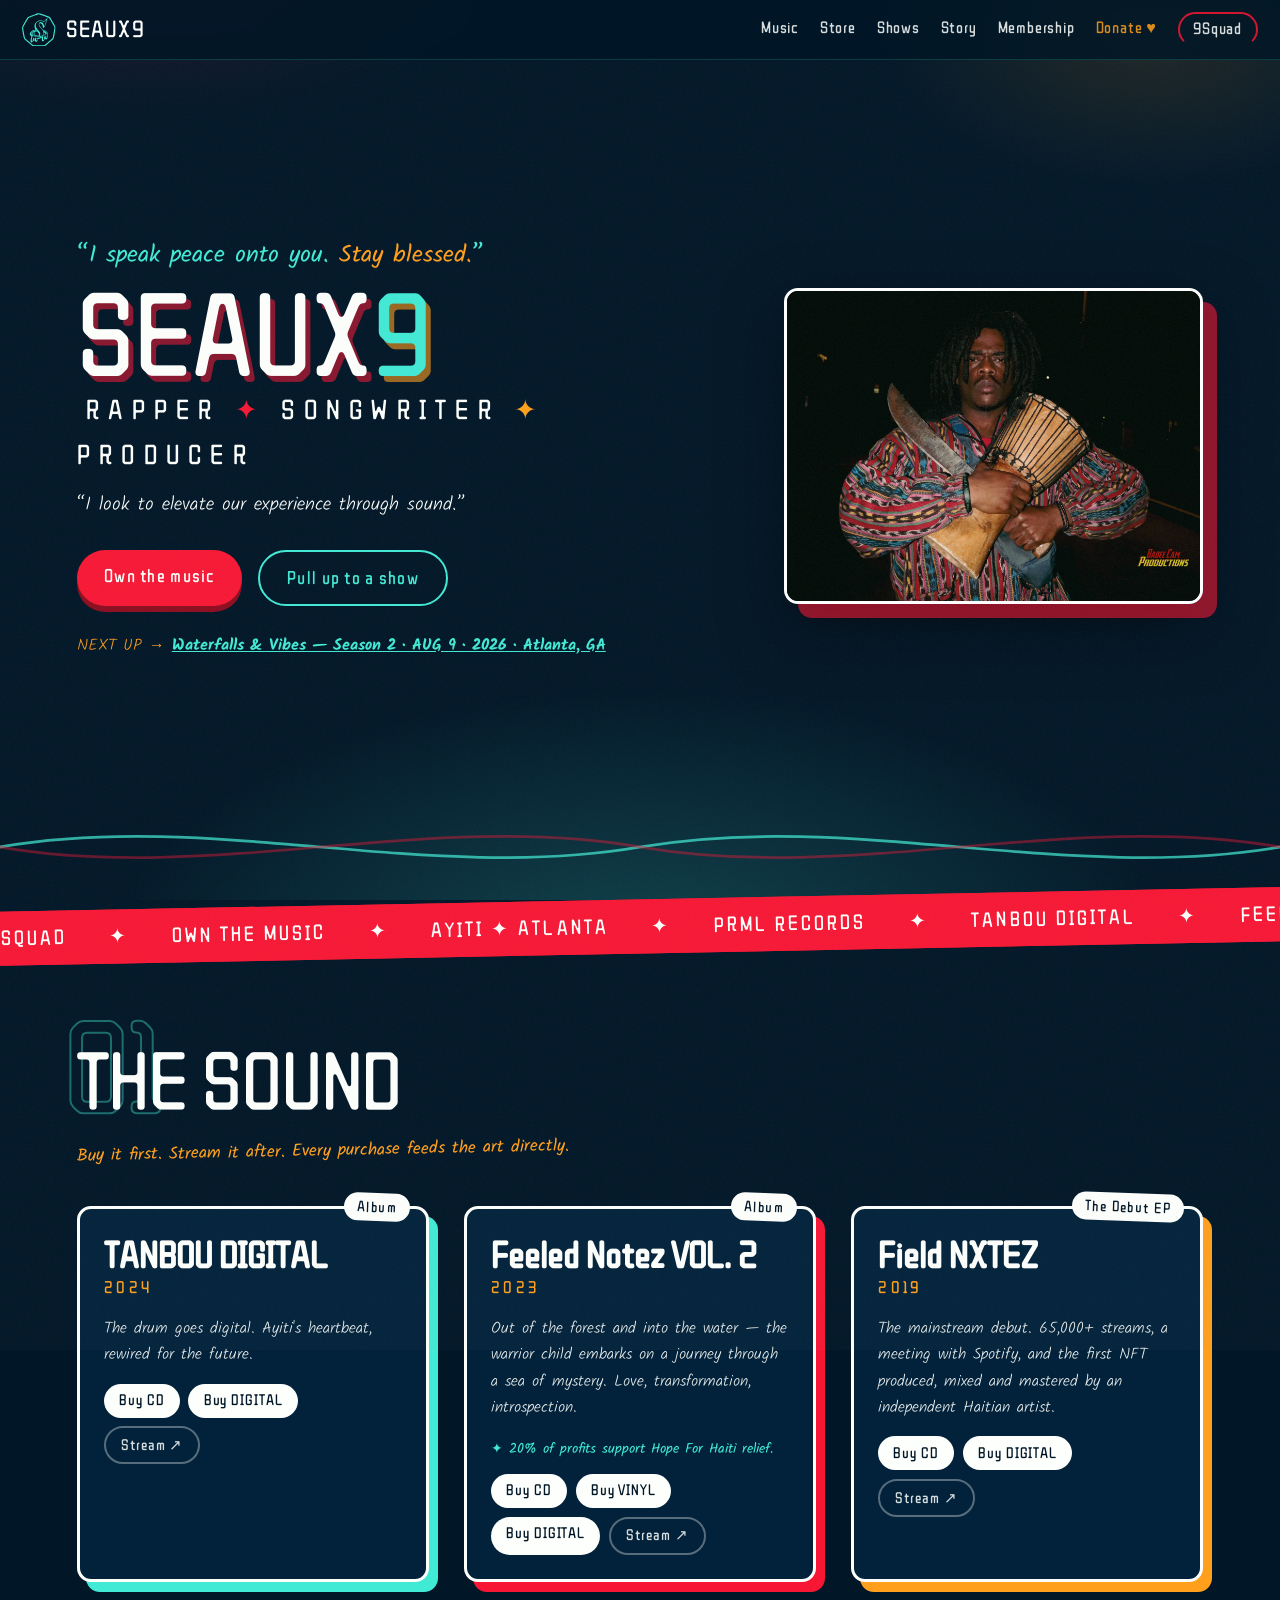
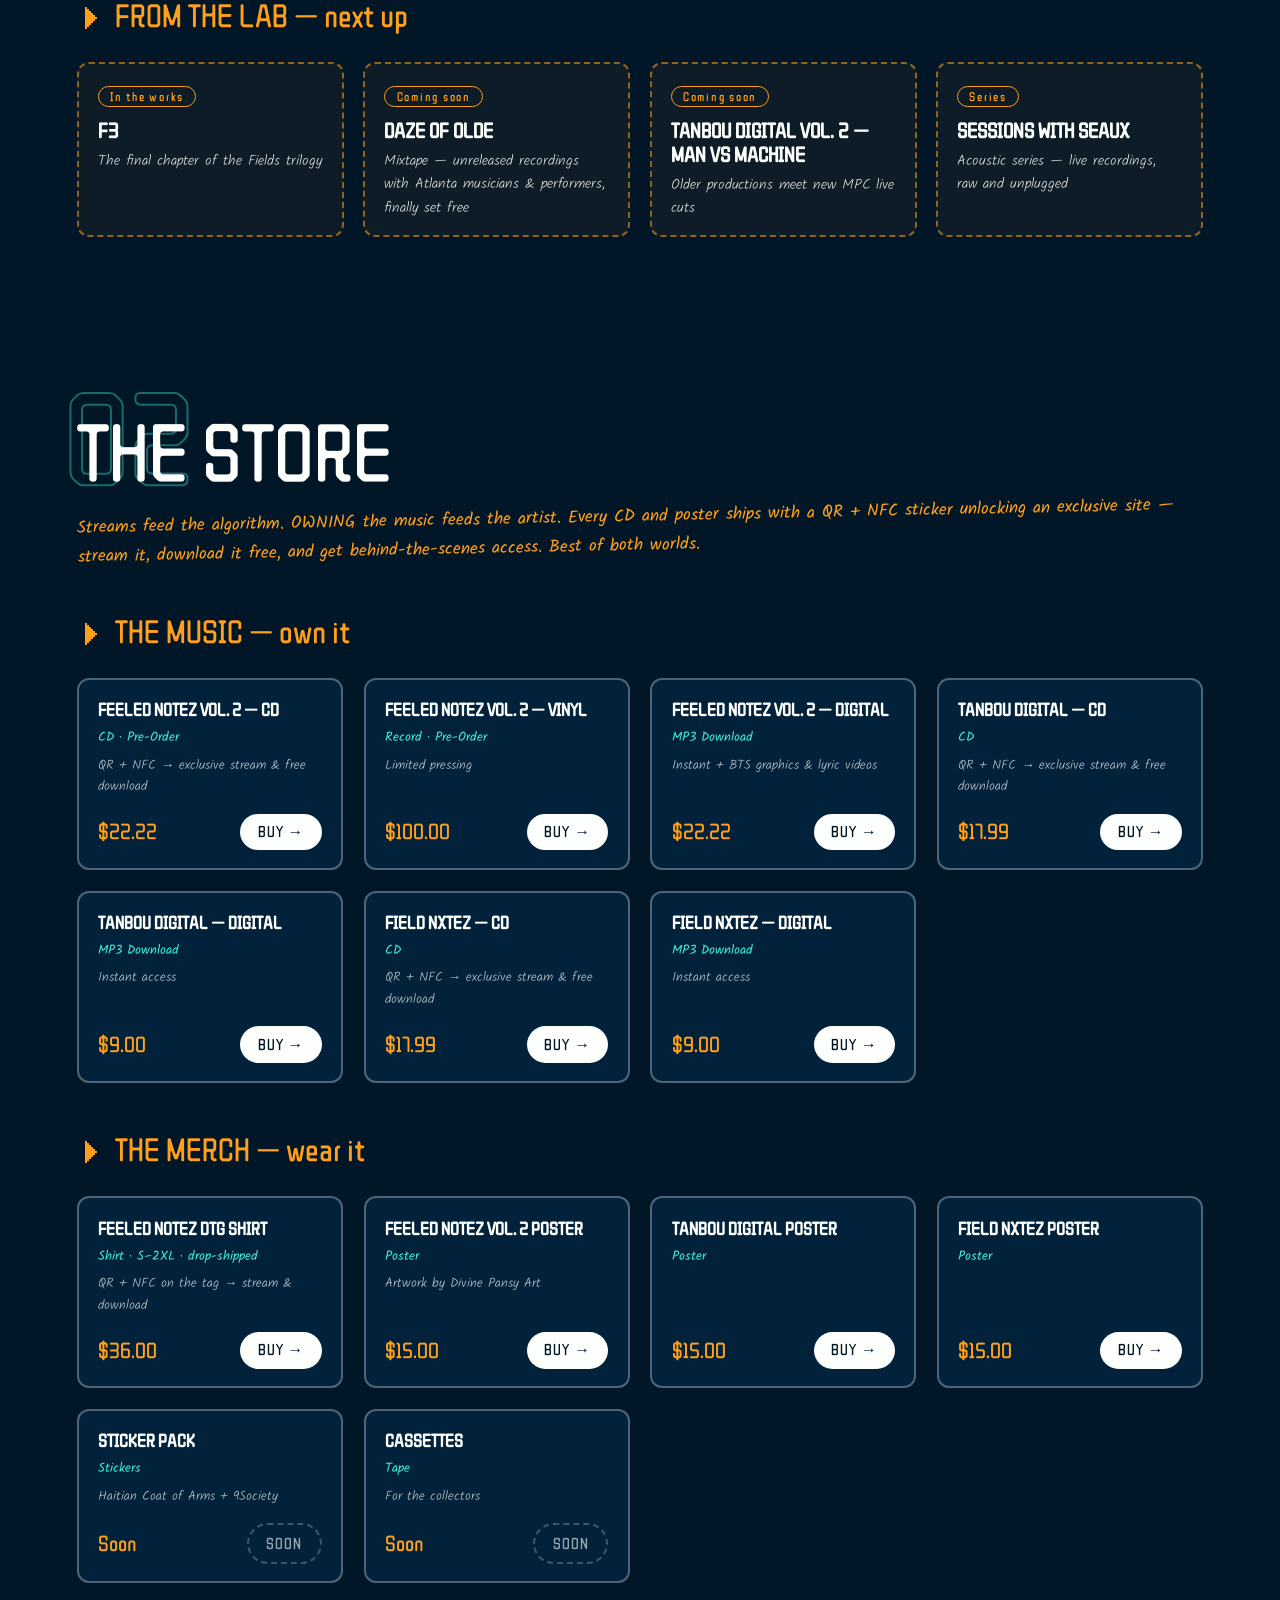
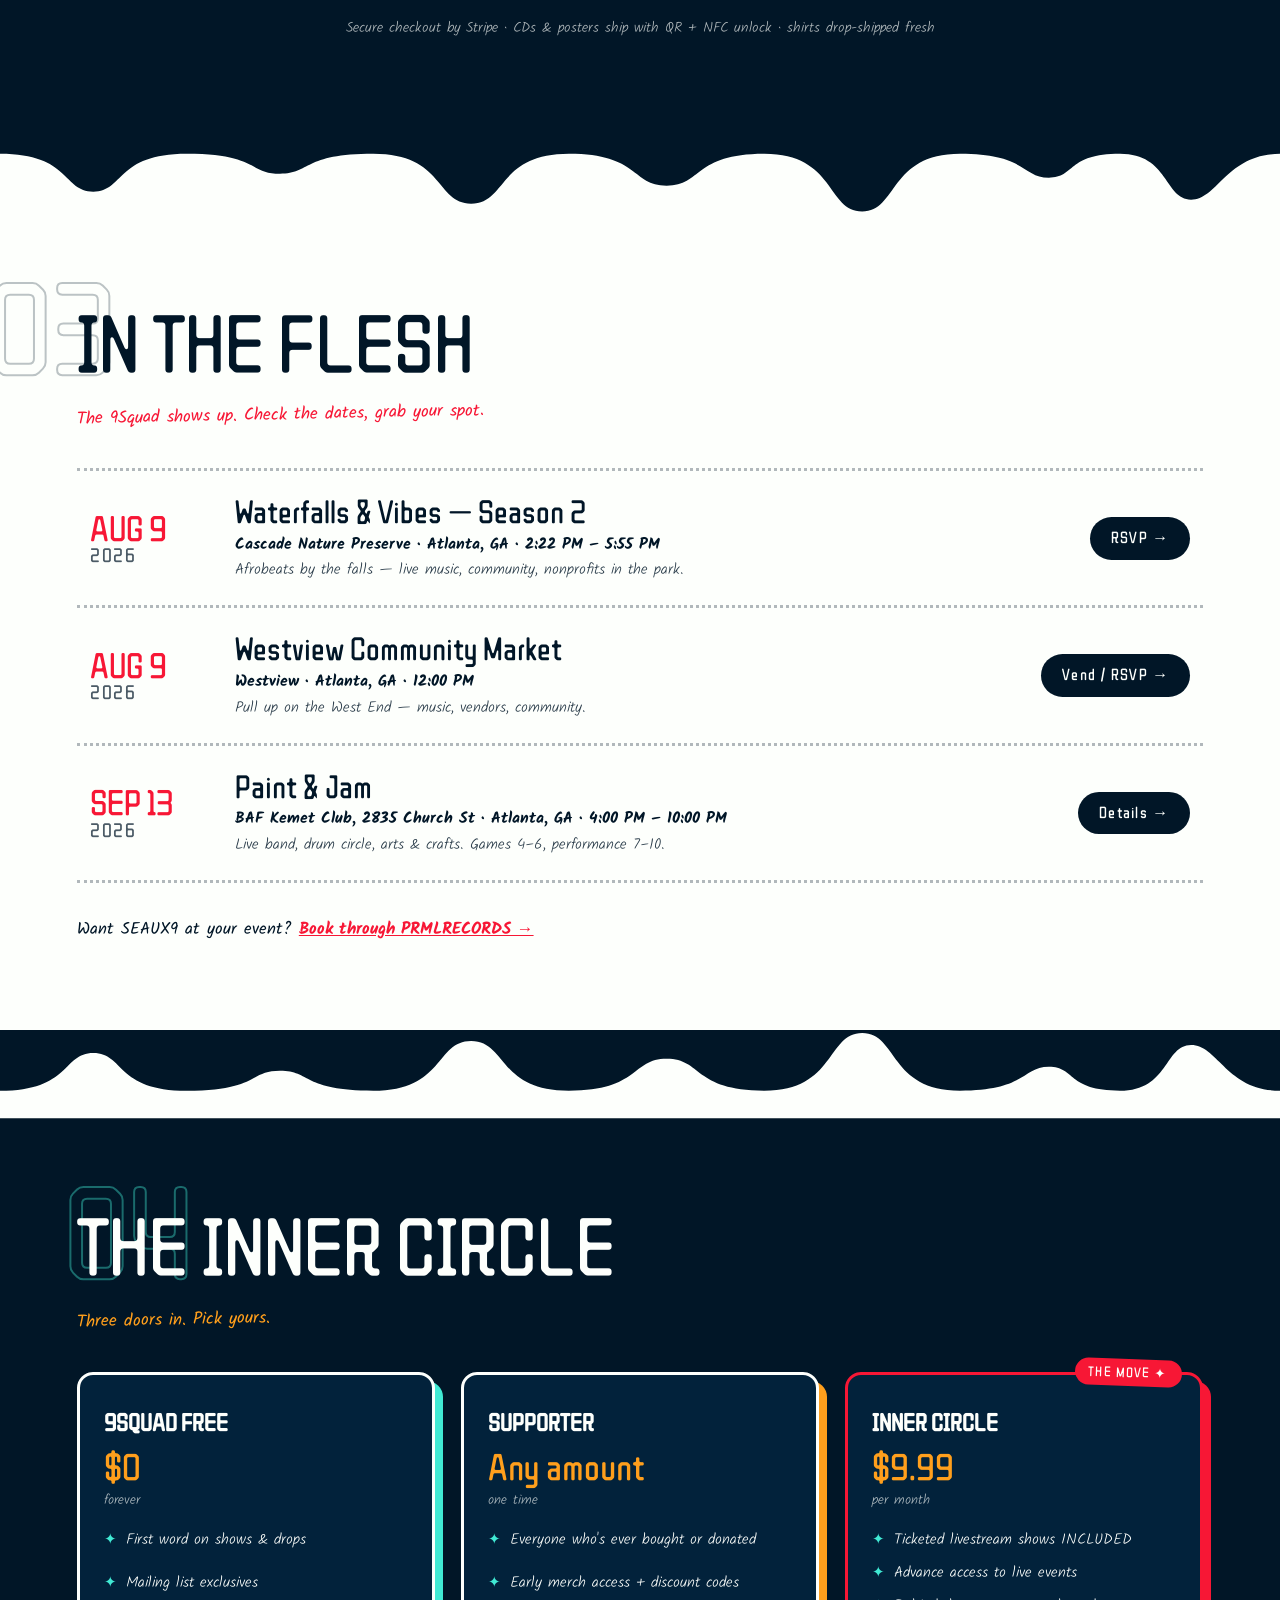
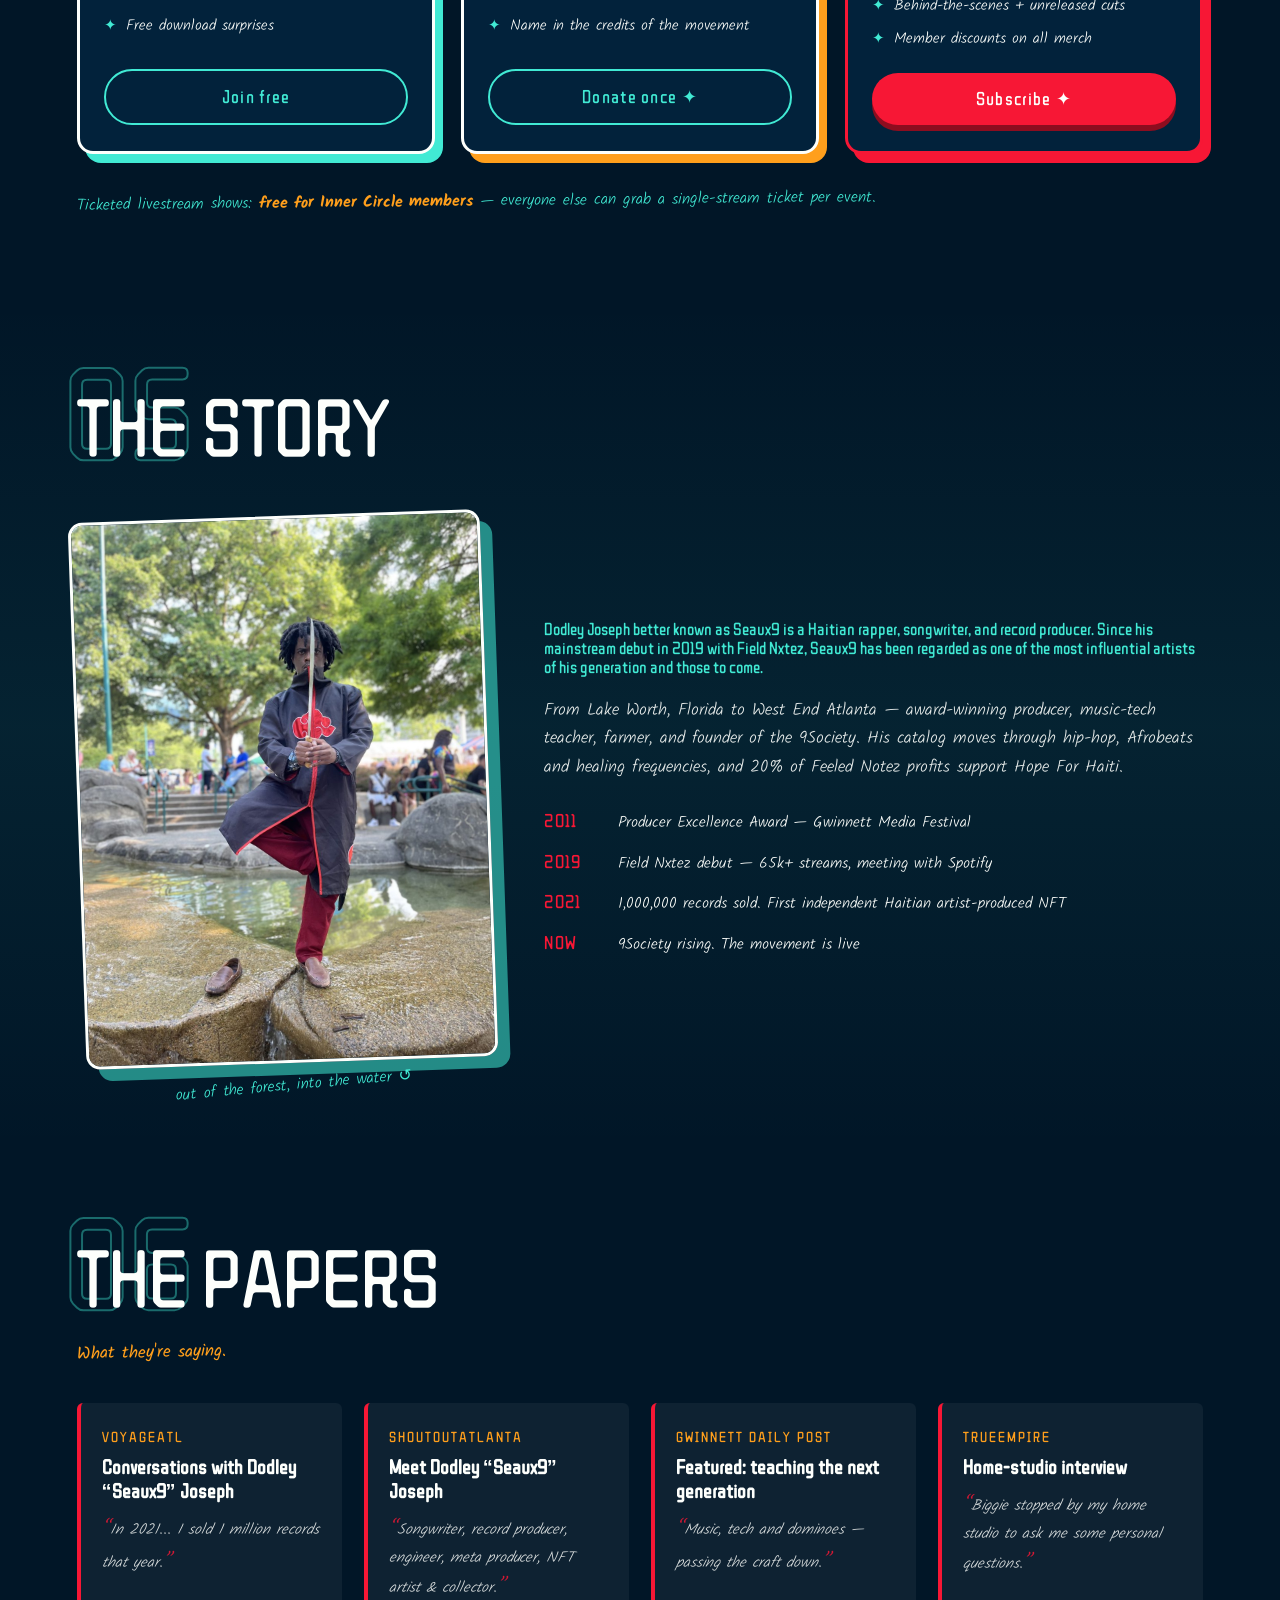
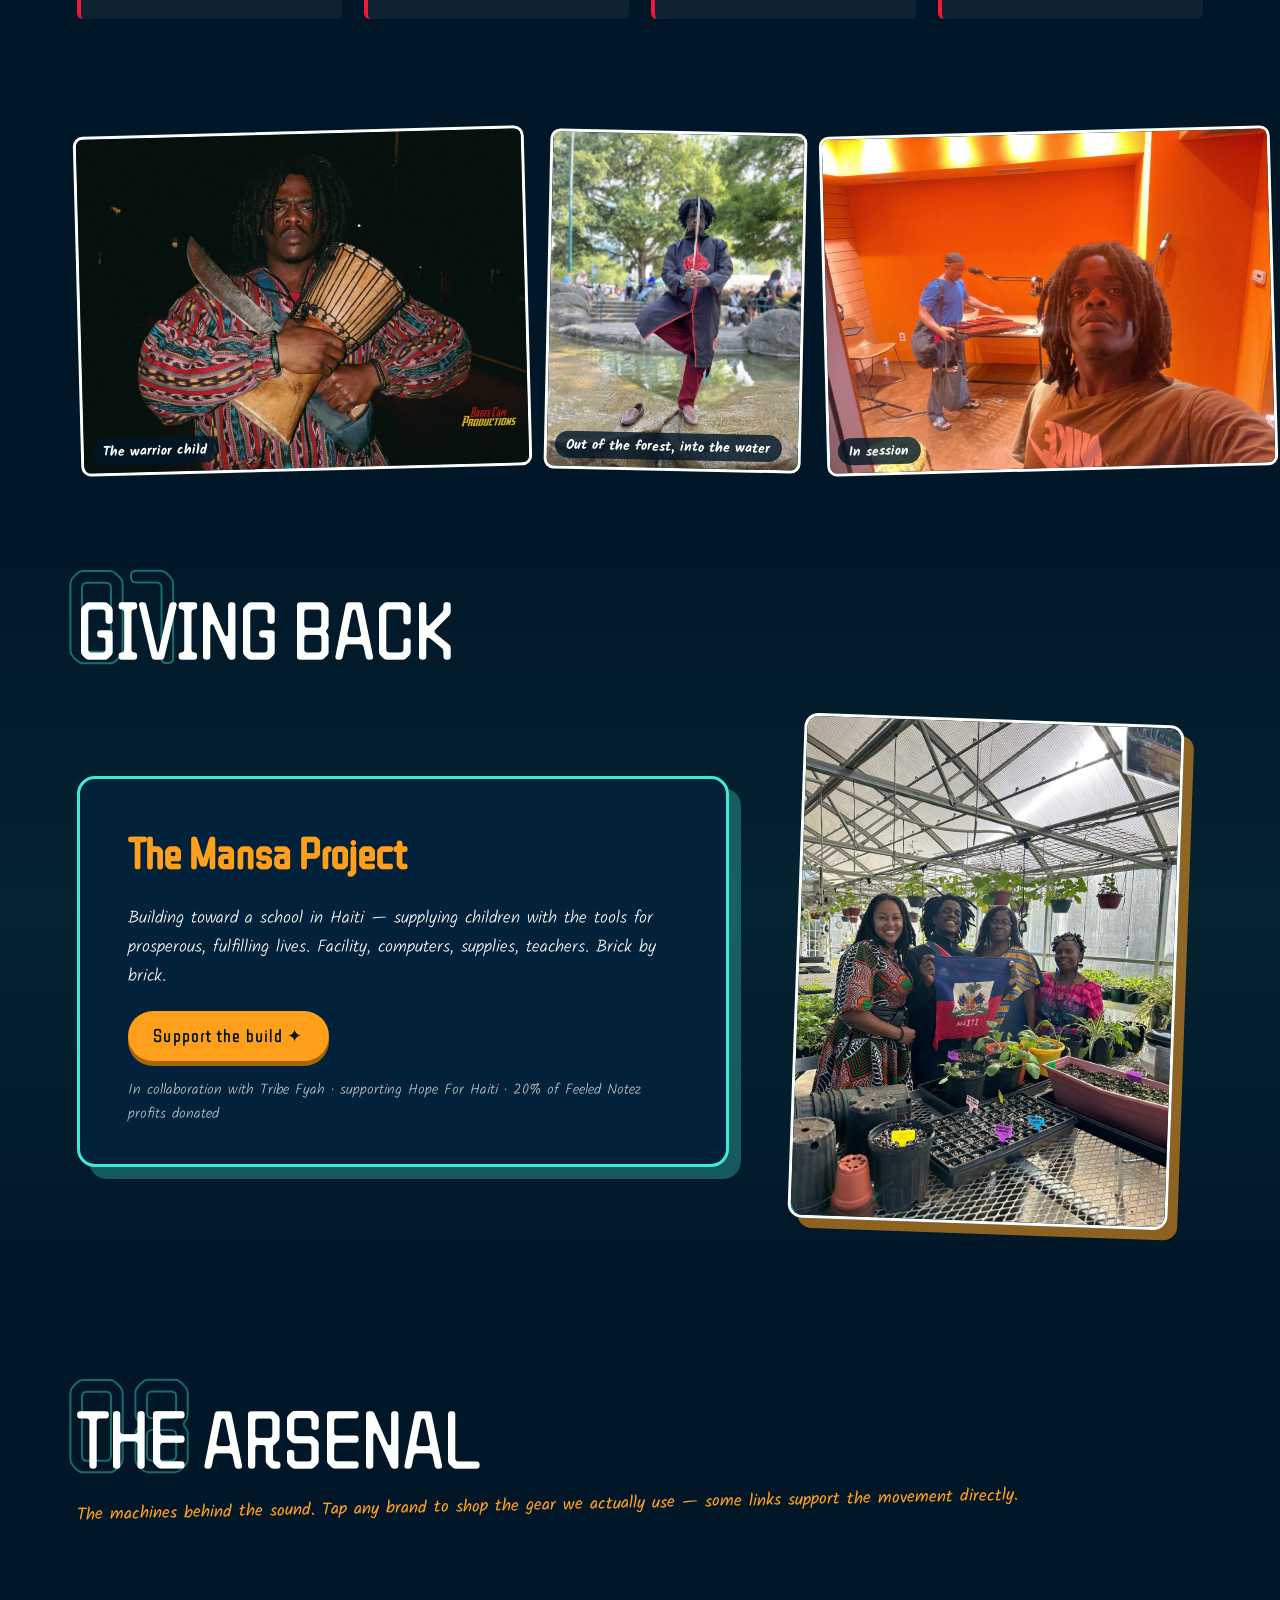
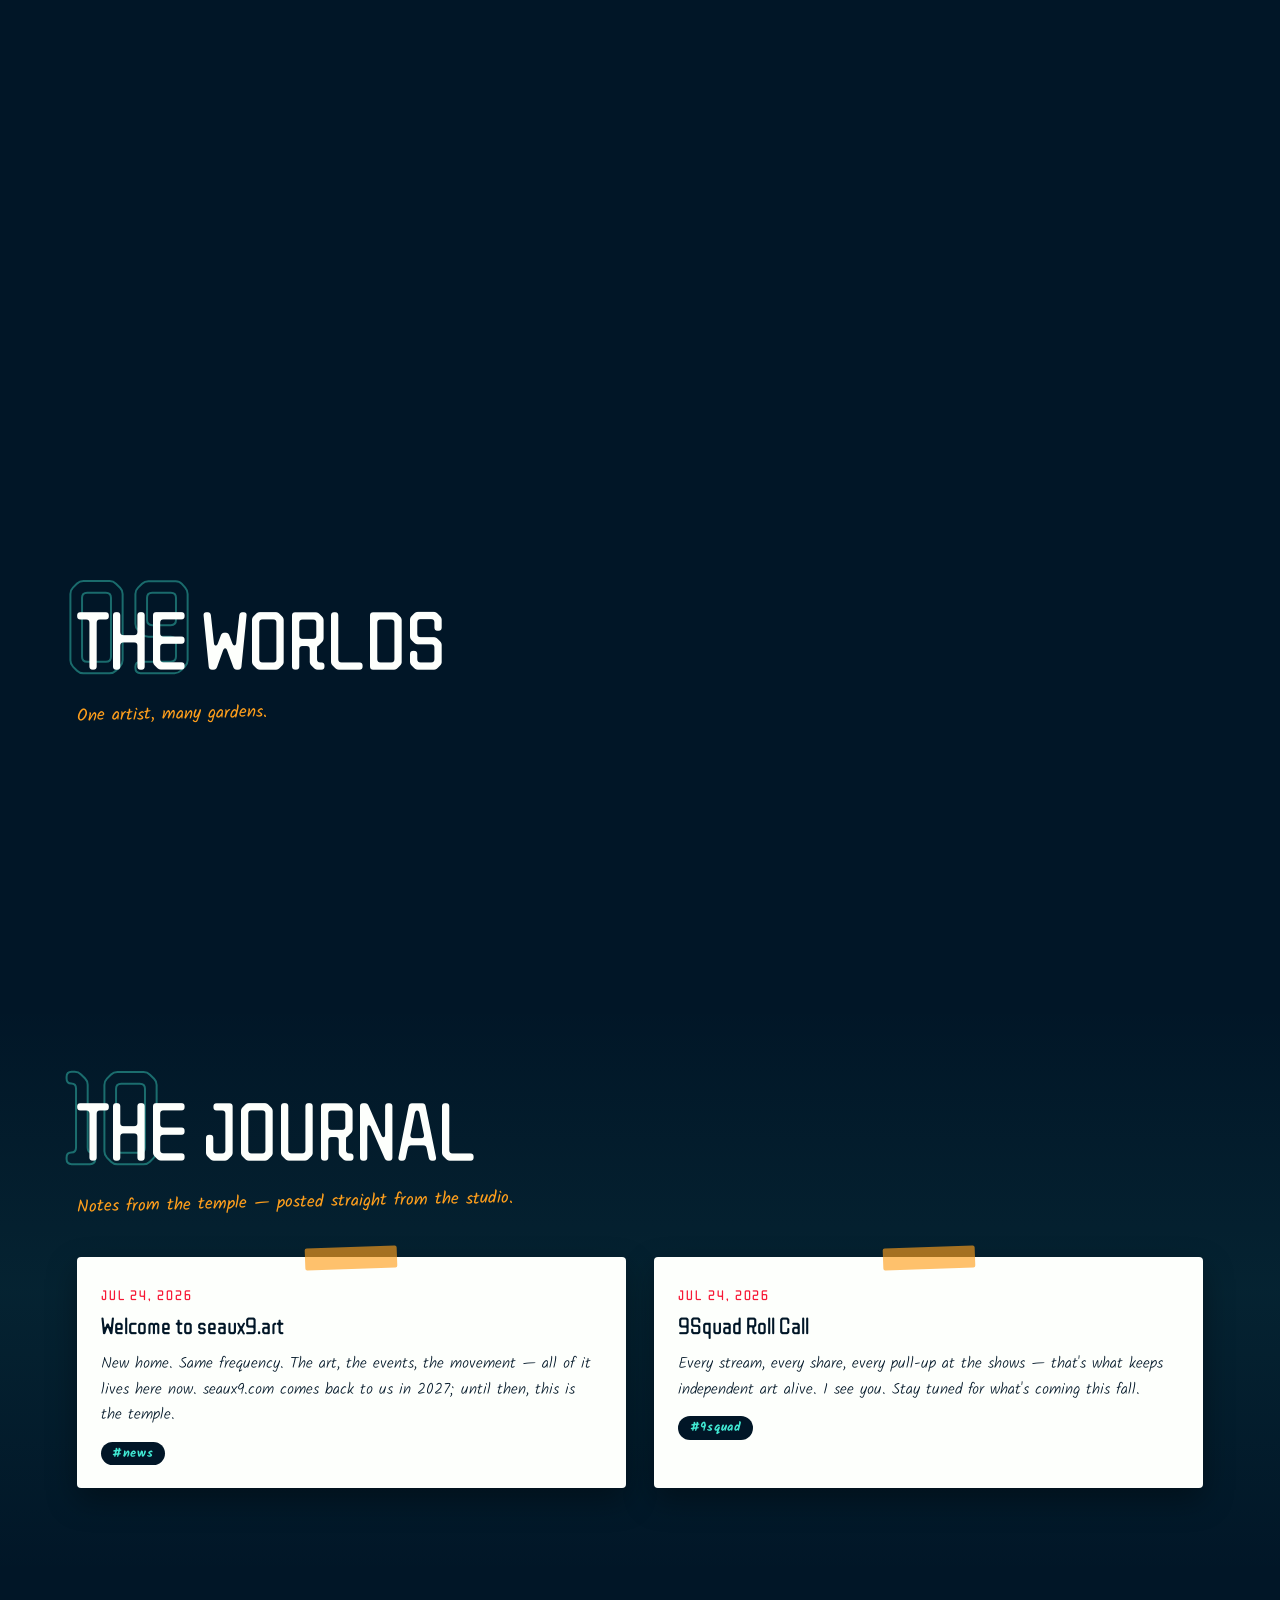
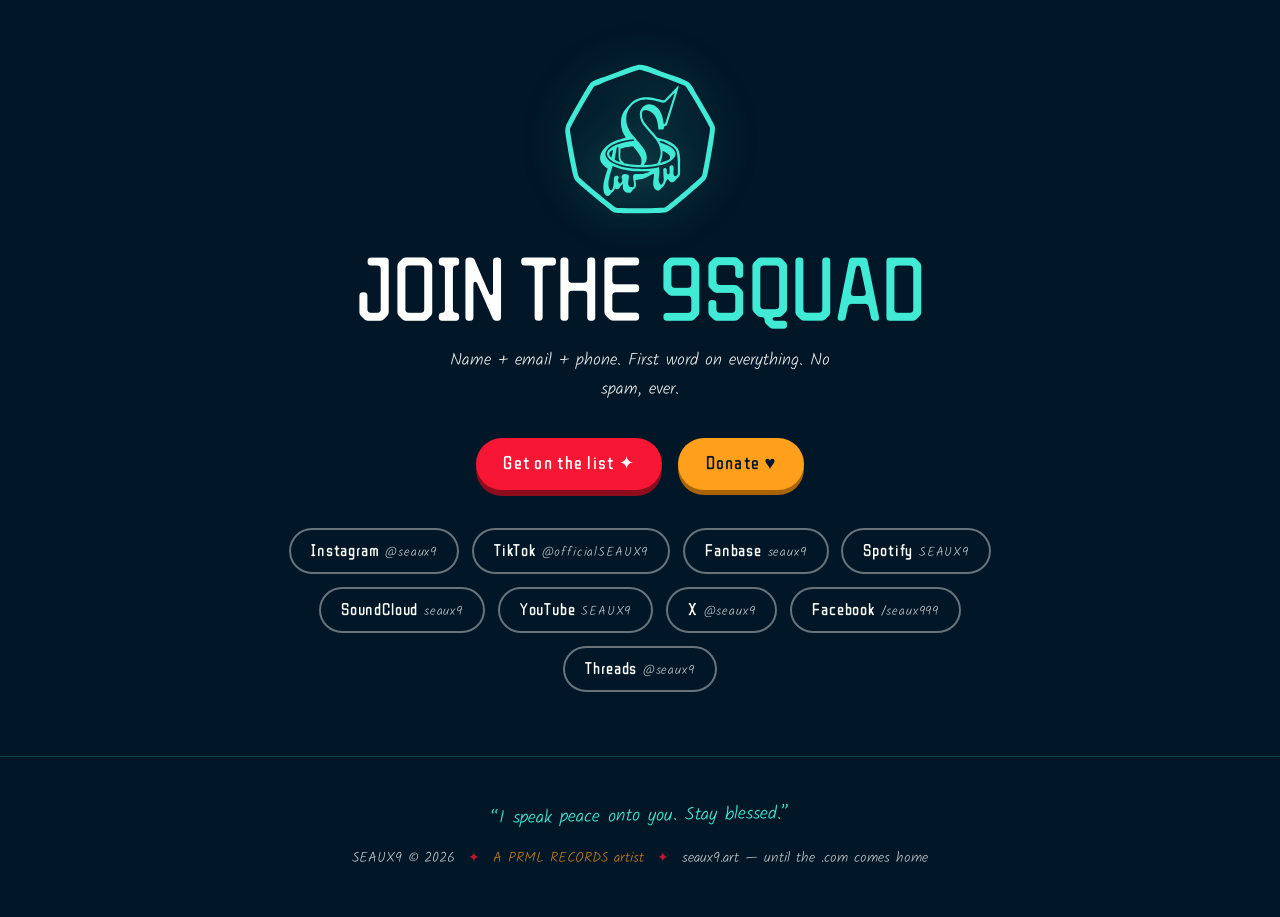
==== index.html @ 86261ea2 "SEAUX9.ART v2 — artist business hub launch Co-Authored-By: Claude Fable 5 <noreply@anthropic.com>" ====
<!DOCTYPE html>
<html lang="en">
<head>
  <meta charset="UTF-8">
  <meta name="viewport" content="width=device-width, initial-scale=1.0">
  <title>SEAUX9 — Haitian Rapper, Songwriter & Record Producer | Official Site</title>
  <meta name="description" content="Dodley Joseph better known as Seaux9 is a Haitian rapper, songwriter, and record producer. Since his mainstream debut in 2019 with Field Nxtez, Seaux9 has been regarded as one of the most influential artists of his generation and those to come.">
  <meta property="og:title" content="SEAUX9 — Official Site">
  <meta property="og:description" content="Own the music. Pull up to the shows. Join the 9Squad. Dodley Joseph better known as Seaux9 — Haitian rapper, songwriter, and record producer.">
  <meta property="og:image" content="assets/img/photos/seaux9-machete-drum.jpg">
  <meta property="og:type" content="profile">
  <meta name="theme-color" content="#011627">
  <link rel="icon" type="image/png" href="assets/img/seaux9-logo.png">
  <link rel="preload" href="assets/fonts/WDXL-Latin.woff2" as="font" type="font/woff2" crossorigin>
  <link rel="preload" href="assets/fonts/Kalam-Regular.woff2" as="font" type="font/woff2" crossorigin>
  <link rel="stylesheet" href="assets/css/style.css">
  <script type="application/ld+json">
  {
    "@context": "https://schema.org",
    "@type": "Person",
    "name": "Dodley Joseph",
    "alternateName": "Seaux9",
    "description": "Dodley Joseph better known as Seaux9 is a Haitian rapper, songwriter, and record producer. Since his mainstream debut in 2019 with Field Nxtez, Seaux9 has been regarded as one of the most influential artists of his generation and those to come.",
    "jobTitle": ["Rapper", "Songwriter", "Record Producer"],
    "url": "https://seaux9.art",
    "image": "https://seaux9.art/assets/img/photos/seaux9-machete-drum.jpg",
    "birthPlace": { "@type": "Place", "name": "Lake Worth, Florida" },
    "homeLocation": { "@type": "Place", "name": "Atlanta, Georgia" },
    "memberOf": { "@type": "Organization", "name": "PRML RECORDS", "url": "https://prmlrecords.com" },
    "sameAs": [
      "https://www.instagram.com/seaux9/",
      "https://www.tiktok.com/@officialseaux9",
      "https://open.spotify.com/artist/0c0QskhRkDzvmJdVrv7A6o",
      "https://soundcloud.com/seaux9",
      "https://www.youtube.com/channel/UC6TuJPhwlcVTSGKE-WOQlJg",
      "https://twitter.com/seaux9",
      "https://www.facebook.com/seaux999",
      "https://fanbase.app/seaux9",
      "https://voyageatl.com/interview/conversations-with-dodley-seaux9-joseph/"
    ]
  }
  </script>
</head>
<body>

  <!-- ══ LOGO SYMBOL (traced from Seaux S Logo Final.png — fill follows currentColor) ══ -->
  <svg xmlns="http://www.w3.org/2000/svg" style="display:none" aria-hidden="true">
    <symbol id="s9-logo" viewBox="0 0 1600 1584"><path d="M0 0 C7.66 2.73 15.32 5.44 22.99 8.15 C55.7 19.7 88.34 31.41 120.86 43.51 C121.97 43.92 123.08 44.33 124.22 44.76 C238.6 87.32 238.6 87.32 279.92 106.19 C280.9 106.64 281.88 107.08 282.89 107.54 C329.96 129.58 359.72 202.42 385.64 245.21 C388.12 249.3 390.61 253.39 393.11 257.48 C401.58 271.37 409.9 285.33 418.1 299.38 C421.16 304.61 424.23 309.82 427.36 315.01 C434.29 326.51 441.04 338.13 447.82 349.73 C448.79 351.4 449.77 353.08 450.75 354.75 C462.85 375.43 474.83 396.17 486.7 416.98 C489.02 421.04 491.34 425.1 493.66 429.16 C501.89 443.51 510.04 457.89 518.09 472.34 C519.91 475.61 521.74 478.88 523.57 482.16 C531.54 496.43 539.36 510.77 547.07 525.18 C548.91 528.6 550.76 532.01 552.61 535.41 C558.99 547.17 565.2 558.98 571.04 571.01 C571.31 571.55 571.31 571.55 572.65 574.28 C578.05 585.54 582.06 596.26 582 608.84 C582 609.64 582 610.44 582 611.26 C581.92 618.93 581.33 626.51 580.48 634.13 C580.4 634.9 580.32 635.66 580.23 636.45 C574.28 691 565.49 745.29 556.68 799.44 C556.13 802.84 555.57 806.24 555.02 809.65 C542.21 888.83 528.34 967.86 512.66 1046.53 C512.18 1048.94 511.71 1051.34 511.23 1053.75 C507.84 1070.81 504.18 1087.79 500.21 1104.73 C500.03 1105.51 499.85 1106.29 499.66 1107.09 C492.22 1138.96 479.84 1159.54 454.75 1180.83 C452.52 1182.8 450.44 1184.89 448.36 1187.01 C445.09 1190.31 441.74 1193.41 438.22 1196.43 C435.04 1199.23 431.95 1202.12 428.86 1205.01 C424.58 1209 420.28 1212.94 415.84 1216.77 C413.32 1218.98 410.84 1221.24 408.36 1223.51 C404.57 1226.96 400.75 1230.38 396.87 1233.74 C394.57 1235.76 392.31 1237.82 390.04 1239.88 C386.6 1242.99 383.09 1245.97 379.48 1248.88 C374.93 1252.56 370.62 1256.43 366.34 1260.42 C362.25 1264.2 357.98 1267.7 353.64 1271.19 C350.62 1273.71 347.73 1276.33 344.86 1279.01 C340.22 1283.32 335.43 1287.36 330.5 1291.33 C327.88 1293.48 325.36 1295.72 322.86 1298.01 C318.56 1301.93 314.1 1305.6 309.57 1309.26 C306.93 1311.44 304.39 1313.7 301.86 1316.01 C297.66 1319.83 293.32 1323.42 288.91 1326.99 C285.34 1329.94 281.84 1332.96 278.36 1336.01 C273.2 1340.5 267.98 1344.89 262.66 1349.2 C259.35 1351.92 256.1 1354.71 252.86 1357.51 C247.87 1361.81 242.82 1366.01 237.7 1370.16 C234.36 1372.92 231.08 1375.74 227.79 1378.57 C223.08 1382.63 218.3 1386.59 213.41 1390.45 C210.35 1392.91 207.35 1395.46 204.36 1398.01 C199.87 1401.83 195.32 1405.56 190.7 1409.23 C186.97 1412.22 183.29 1415.27 179.61 1418.32 C173.85 1423.07 168.05 1427.74 162.16 1432.33 C157.55 1435.93 153.04 1439.64 148.54 1443.38 C142.17 1448.67 135.69 1453.76 129.09 1458.75 C124.49 1462.24 119.97 1465.81 115.48 1469.44 C103.81 1478.86 91.69 1487.7 79.29 1496.13 C78.59 1496.62 77.89 1497.1 77.17 1497.6 C61.54 1508.05 42.91 1508.9 24.67 1510.07 C23.75 1510.13 22.82 1510.19 21.87 1510.25 C-1.64 1511.8 -25.16 1512.73 -48.71 1513.38 C-51.73 1513.47 -54.75 1513.55 -57.77 1513.64 C-123.26 1515.57 -188.75 1515.7 -254.26 1515.69 C-257.5 1515.69 -260.74 1515.69 -263.98 1515.7 C-359.95 1515.72 -359.95 1515.72 -401.14 1514.51 C-402.57 1514.47 -403.99 1514.43 -405.42 1514.39 C-412.22 1514.19 -419.02 1513.96 -425.81 1513.69 C-428.87 1513.57 -431.93 1513.45 -434.99 1513.34 C-445.41 1512.95 -455.79 1512.37 -466.18 1511.52 C-467.17 1511.44 -468.15 1511.36 -469.17 1511.27 C-501.85 1508.44 -526.13 1485.98 -551.14 1466.51 C-552.58 1465.39 -554.01 1464.28 -555.45 1463.17 C-563.58 1456.85 -571.7 1450.52 -579.79 1444.14 C-582.04 1442.37 -584.3 1440.6 -586.56 1438.84 C-594.27 1432.81 -601.89 1426.68 -609.47 1420.49 C-612.35 1418.15 -615.24 1415.82 -618.14 1413.51 C-622.42 1410.1 -626.66 1406.65 -630.89 1403.19 C-636 1399.03 -641.14 1394.93 -646.33 1390.88 C-652.03 1386.44 -657.56 1381.82 -663.05 1377.13 C-667.69 1373.18 -672.42 1369.35 -677.14 1365.51 C-683.62 1360.25 -690.03 1354.93 -696.38 1349.52 C-699.59 1346.8 -702.84 1344.13 -706.14 1341.51 C-710.6 1337.98 -714.93 1334.32 -719.26 1330.64 C-722.67 1327.74 -726.11 1324.89 -729.58 1322.07 C-734.45 1318.11 -739.2 1314.04 -743.95 1309.95 C-747.48 1306.92 -751.03 1303.94 -754.64 1301.01 C-759.49 1297.08 -764.22 1293.03 -768.94 1288.95 C-772.55 1285.85 -776.2 1282.81 -779.89 1279.82 C-784.27 1276.27 -788.45 1272.55 -792.61 1268.76 C-795.23 1266.43 -797.92 1264.21 -800.64 1262.01 C-805.11 1258.39 -809.38 1254.62 -813.62 1250.75 C-816.2 1248.46 -818.84 1246.29 -821.52 1244.13 C-826.08 1240.45 -830.38 1236.58 -834.67 1232.59 C-837.84 1229.66 -841.09 1226.89 -844.46 1224.19 C-850.49 1219.34 -856.07 1214.04 -861.71 1208.73 C-864.79 1205.83 -867.94 1203.02 -871.14 1200.26 C-875.35 1196.58 -879.43 1192.77 -883.54 1188.98 C-885.13 1187.52 -886.72 1186.07 -888.31 1184.62 C-919.78 1155.94 -928.17 1127.7 -937.31 1086.93 C-937.55 1085.87 -937.78 1084.82 -938.03 1083.73 C-943.1 1061.07 -947.76 1038.35 -952.27 1015.58 C-952.91 1012.36 -953.55 1009.15 -954.19 1005.93 C-972.21 915.36 -988.86 824.49 -1012.27 674.19 C-1012.32 673.86 -1012.32 673.86 -1012.56 672.18 C-1020.78 614.16 -1011.21 581.46 -982.71 529.86 C-978.92 522.99 -975.3 516.05 -971.71 509.07 C-966.95 499.84 -961.96 490.76 -956.81 481.75 C-953.47 475.89 -950.25 469.99 -947.14 464.01 C-943.07 456.16 -938.76 448.45 -934.38 440.76 C-930.23 433.46 -926.16 426.12 -922.11 418.76 C-915.77 407.21 -909.32 395.72 -902.75 384.3 C-899.96 379.45 -897.19 374.59 -894.41 369.73 C-893.05 367.34 -891.69 364.95 -890.32 362.57 C-887.24 357.18 -884.17 351.8 -881.09 346.41 C-868.95 325.13 -856.78 303.87 -844.26 282.81 C-839.77 275.26 -835.32 267.7 -830.88 260.12 C-804.12 214.37 -804.12 214.37 -793.46 197.59 C-791.26 194.12 -789.1 190.62 -786.93 187.14 C-784.35 182.99 -781.75 178.85 -779.16 174.71 C-777.81 172.56 -776.46 170.41 -775.12 168.26 C-766.73 154.85 -758.21 141.73 -748.14 129.51 C-747.5 128.69 -746.86 127.88 -746.19 127.05 C-716.3 93.05 -643.02 77.68 -601.96 62.1 C-596.74 60.12 -591.53 58.12 -586.33 56.1 C-538.81 37.69 -491.03 19.93 -443.14 2.51 C-442.16 2.15 -441.18 1.79 -440.16 1.42 C-305.3 -47.62 -305.3 -47.62 -252.52 -62.62 C-251.83 -62.82 -251.13 -63.01 -250.42 -63.22 C-178.53 -83.48 -67.92 -24.2 0 0 Z M-235.59 -12.3 C-236.84 -11.93 -238.08 -11.56 -239.36 -11.18 C-242.65 -10.19 -245.92 -9.16 -249.19 -8.12 C-251.1 -7.51 -253.02 -6.91 -254.95 -6.3 C-263.3 -3.69 -271.62 -0.98 -279.93 1.77 C-282 2.46 -284.07 3.14 -286.15 3.83 C-309 11.36 -331.73 19.22 -354.38 27.37 C-361.48 29.92 -368.59 32.43 -375.71 34.93 C-425.83 52.51 -475.58 71.07 -525.28 89.8 C-527.09 90.49 -528.91 91.17 -530.72 91.85 C-560.64 103.13 -590.46 114.62 -620.14 126.51 C-620.97 126.84 -621.8 127.17 -622.65 127.51 C-642.52 135.46 -662.37 143.46 -681.95 152.11 C-685.16 153.51 -688.39 154.86 -691.63 156.2 C-703.14 161.13 -710.88 165.39 -716.98 176.47 C-718.74 179.54 -720.72 182.46 -722.68 185.4 C-741.93 214.38 -759.63 244.44 -777.31 274.39 C-779.01 277.29 -780.73 280.18 -782.44 283.07 C-795.86 305.74 -809.16 328.47 -822.3 351.3 C-824.17 354.55 -826.04 357.79 -827.92 361.03 C-834.73 372.79 -841.46 384.59 -848.09 396.46 C-851.73 403 -855.42 409.51 -859.14 416.01 C-865.29 426.73 -871.33 437.52 -877.36 448.31 C-879.13 451.48 -880.91 454.64 -882.69 457.81 C-889.07 469.15 -895.36 480.53 -901.54 491.99 C-904.65 497.77 -907.81 503.53 -911.02 509.26 C-921.71 528.4 -931.88 547.82 -941.93 567.3 C-944.3 571.9 -946.72 576.47 -949.17 581.02 C-950.78 584.04 -952.34 587.09 -953.91 590.14 C-954.77 591.79 -955.66 593.42 -956.57 595.04 C-956.81 595.48 -956.81 595.48 -958.05 597.68 C-958.49 598.45 -958.93 599.23 -959.39 600.02 C-963.75 609.04 -965.83 615.91 -964.65 625.93 C-964.59 626.47 -964.59 626.47 -964.32 629.19 C-963.97 632.63 -963.56 636.07 -963.14 639.51 C-963.01 640.62 -962.88 641.73 -962.74 642.87 C-961.71 651.29 -960.54 659.68 -959.33 668.07 C-959.14 669.44 -958.94 670.81 -958.75 672.18 C-945.99 761.77 -929.81 850.91 -877.21 1109.57 C-876.95 1110.6 -876.69 1111.64 -876.42 1112.71 C-874.16 1121.33 -871.42 1127.81 -864.89 1134.07 C-864 1134.94 -863.11 1135.8 -862.19 1136.7 C-859.94 1138.8 -857.64 1140.83 -855.32 1142.85 C-850.24 1147.26 -845.38 1151.91 -840.5 1156.55 C-836.39 1160.44 -832.22 1164.24 -827.94 1167.95 C-825.65 1169.94 -823.39 1171.97 -821.14 1174.01 C-815.78 1178.84 -810.37 1183.6 -804.89 1188.29 C-803.68 1189.32 -802.47 1190.35 -801.27 1191.38 C-800.96 1191.64 -800.96 1191.64 -799.43 1192.96 C-795.89 1195.99 -792.4 1199.06 -788.96 1202.19 C-784.72 1206.05 -780.31 1209.66 -775.86 1213.26 C-773.22 1215.44 -770.68 1217.7 -768.14 1220.01 C-764.82 1223.03 -761.45 1225.93 -757.96 1228.76 C-753.48 1232.38 -749.11 1236.1 -744.77 1239.88 C-738.47 1245.36 -732.13 1250.78 -725.75 1256.16 C-724.1 1257.54 -722.47 1258.93 -720.83 1260.32 C-714.92 1265.34 -708.97 1270.3 -702.96 1275.19 C-699.26 1278.23 -695.62 1281.33 -691.98 1284.42 C-687.68 1288.07 -683.32 1291.64 -678.94 1295.2 C-675.88 1297.73 -672.85 1300.3 -669.83 1302.88 C-665.37 1306.68 -660.84 1310.35 -656.21 1313.94 C-650.79 1318.15 -645.57 1322.53 -640.4 1327.02 C-635.82 1330.98 -631.1 1334.73 -626.32 1338.43 C-622.35 1341.53 -618.47 1344.73 -614.64 1348.01 C-609.75 1352.2 -604.74 1356.22 -599.66 1360.17 C-594.92 1363.87 -590.27 1367.67 -585.64 1371.51 C-579.95 1376.22 -574.21 1380.86 -568.38 1385.4 C-563.95 1388.85 -559.61 1392.39 -555.27 1395.94 C-549.32 1400.81 -543.25 1405.48 -537.07 1410.06 C-532.57 1413.4 -528.18 1416.85 -523.83 1420.38 C-515.94 1426.76 -507.79 1432.76 -499.58 1438.73 C-497.12 1440.52 -494.67 1442.33 -492.21 1444.14 C-490.63 1445.31 -489.04 1446.47 -487.46 1447.63 C-486.74 1448.16 -486.02 1448.7 -485.28 1449.24 C-484.59 1449.75 -483.9 1450.25 -483.19 1450.76 C-482.6 1451.2 -482.01 1451.63 -481.4 1452.08 C-481.03 1452.32 -481.03 1452.32 -479.14 1453.51 C-478.88 1453.67 -478.88 1453.67 -477.55 1454.53 C-471.5 1457.99 -465.64 1458.34 -458.78 1458.69 C-457.6 1458.76 -456.41 1458.84 -455.19 1458.91 C-451.51 1459.13 -447.83 1459.33 -444.14 1459.51 C-443.6 1459.53 -443.6 1459.53 -440.84 1459.67 C-433.19 1460.04 -425.54 1460.32 -417.89 1460.57 C-416.66 1460.61 -415.43 1460.65 -414.16 1460.69 C-317.48 1463.85 -220.56 1463.41 -114.14 1461.51 C-113.31 1461.49 -112.47 1461.48 -111.61 1461.46 C-74.12 1460.76 -36.65 1459.87 0.79 1458.01 C1.4 1457.98 1.4 1457.98 4.5 1457.83 C15.39 1457.28 26.29 1456.68 37.14 1455.58 C37.86 1455.52 38.57 1455.45 39.31 1455.38 C46.22 1454.61 50.5 1451.71 55.86 1447.51 C57.32 1446.44 58.78 1445.38 60.25 1444.32 C69.41 1437.71 78.36 1430.86 87.2 1423.82 C88.88 1422.49 90.57 1421.16 92.27 1419.84 C99.98 1413.81 107.6 1407.68 115.18 1401.49 C118.06 1399.15 120.95 1396.82 123.86 1394.51 C134.6 1385.94 145.23 1377.23 155.86 1368.51 C156.49 1367.99 157.12 1367.47 157.77 1366.94 C165.66 1360.46 173.54 1353.96 181.32 1347.34 C185.52 1343.78 189.77 1340.29 194.04 1336.82 C197.74 1333.78 201.38 1330.69 205.02 1327.59 C208.42 1324.71 211.84 1321.87 215.29 1319.07 C220.16 1315.11 224.92 1311.04 229.67 1306.95 C233.17 1303.93 236.7 1300.98 240.29 1298.07 C245.35 1293.97 250.26 1289.72 255.17 1285.45 C259.22 1281.91 263.31 1278.41 267.42 1274.94 C273.67 1269.67 279.89 1264.35 286.09 1259.02 C287.84 1257.52 289.58 1256.03 291.32 1254.54 C297.98 1248.84 304.62 1243.12 311.24 1237.37 C314.92 1234.17 318.62 1231 322.33 1227.83 C327.14 1223.73 331.89 1219.6 336.54 1215.32 C339.97 1212.17 343.47 1209.17 347.11 1206.26 C353.16 1201.38 358.76 1196.06 364.41 1190.74 C367.54 1187.79 370.72 1184.94 373.98 1182.14 C377.12 1179.41 380.2 1176.61 383.29 1173.82 C385.77 1171.59 388.25 1169.36 390.73 1167.13 C395.43 1162.9 400.1 1158.64 404.75 1154.36 C406.76 1152.51 408.78 1150.67 410.81 1148.84 C413.52 1146.39 416.19 1143.89 418.85 1141.38 C420.32 1140.01 421.81 1138.64 423.3 1137.28 C426.01 1134.8 428.69 1132.28 431.36 1129.76 C432.22 1128.98 433.08 1128.21 433.97 1127.42 C441.26 1120.39 443.6 1113.04 445.86 1103.51 C446.05 1102.71 446.24 1101.92 446.44 1101.1 C448.02 1094.63 449.45 1088.14 450.86 1081.63 C451.09 1080.57 451.32 1079.51 451.56 1078.41 C470.79 990.03 486.12 900.72 521.89 673.69 C522.16 671.7 522.43 669.7 522.7 667.71 C524.52 654.23 526.12 640.74 527.44 627.21 C527.58 625.79 527.72 624.38 527.86 622.97 C528.06 621 528.24 619.03 528.43 617.07 C528.53 615.94 528.64 614.82 528.75 613.66 C528.93 608.23 527.84 603.98 525.48 599.12 C525 598.11 524.51 597.1 524.01 596.06 C523.49 594.99 522.96 593.92 522.42 592.82 C521.87 591.7 521.33 590.59 520.77 589.43 C516.43 580.56 511.93 571.79 507.25 563.1 C505.69 560.19 504.13 557.28 502.58 554.36 C496.4 542.8 490.1 531.31 483.61 519.91 C479.95 513.48 476.38 507.01 472.86 500.51 C466.66 489.09 460.28 477.79 453.86 466.51 C453.54 465.96 453.54 465.96 451.96 463.18 C442.94 447.34 433.85 431.53 424.72 415.74 C422.83 412.45 420.93 409.16 419.04 405.87 C412.72 394.89 406.37 383.94 399.91 373.04 C396.85 367.89 393.81 362.74 390.79 357.57 C390.44 356.97 390.09 356.37 389.73 355.75 C389.55 355.45 389.55 355.45 388.66 353.91 C382.06 342.63 375.41 331.38 368.67 320.18 C365.14 314.32 361.63 308.46 358.15 302.57 C357.75 301.89 357.35 301.21 356.93 300.51 C356.53 299.82 356.12 299.14 355.7 298.43 C348.11 285.6 340.42 272.83 332.52 260.18 C330 256.14 327.52 252.08 325.03 248.02 C322.29 243.57 319.55 239.12 316.8 234.67 C315.03 231.78 313.26 228.89 311.49 225.99 C303.06 212.28 294.2 198.85 285.29 185.44 C284.67 184.51 284.06 183.58 283.42 182.61 C281.63 179.92 279.84 177.22 278.04 174.53 C277.51 173.73 276.97 172.92 276.42 172.09 C274.93 169.87 273.41 167.68 271.86 165.51 C271.63 165.19 271.63 165.19 270.52 163.58 C266.38 158.14 261.26 155.86 255.08 153.22 C254.02 152.75 252.97 152.28 251.88 151.8 C240.12 146.65 228.22 141.86 216.29 137.13 C215.71 136.9 215.71 136.9 212.74 135.72 C132.28 103.71 50.77 74.31 -30.96 45.72 C-36.61 43.75 -42.25 41.77 -47.88 39.77 C-94.44 23.28 -141.29 7.14 -188.64 -6.93 C-189.57 -7.21 -190.5 -7.49 -191.46 -7.77 C-194.05 -8.54 -196.64 -9.3 -199.24 -10.05 C-199.95 -10.26 -200.65 -10.47 -201.38 -10.68 C-203.63 -11.32 -205.88 -11.91 -208.14 -12.49 C-209.2 -12.8 -210.25 -13.11 -211.34 -13.42 C-220.43 -15.8 -226.72 -15.15 -235.59 -12.3 Z " fill="currentColor" transform="translate(1018.1442108154297,68.49330139160156)"/><path d="M0 0 C0.4 7.75 -1.05 14.4 -3.02 21.87 C-3.34 23.09 -3.65 24.32 -3.98 25.59 C-7.33 38.5 -10.97 51.32 -14.69 64.12 C-15.23 66.02 -15.78 67.91 -16.33 69.8 C-24.89 99.35 -33.84 128.79 -42.84 158.22 C-43.94 161.79 -45.03 165.37 -46.12 168.94 C-57.25 205.34 -68.58 241.68 -80 278 C-80.21 278.66 -80.42 279.32 -80.63 280 C-90.46 311.28 -100.43 342.51 -110.63 373.66 C-111.3 375.71 -111.97 377.77 -112.64 379.82 C-115.39 388.23 -118.16 396.62 -121 405 C-121.17 405.5 -121.17 405.5 -122.03 408.05 C-122.96 410.75 -123.9 413.45 -124.86 416.14 C-125.12 416.91 -125.38 417.68 -125.65 418.47 C-127.08 422.4 -128.2 425.04 -132 427 C-135.79 427.6 -139.55 427.88 -143.37 428.18 C-147.82 429.19 -149.08 430.54 -152 434 C-153.38 437.2 -153.38 437.2 -154.42 440.76 C-154.61 441.39 -154.8 442.03 -155 442.68 C-155.6 444.68 -156.17 446.68 -156.75 448.69 C-157.34 450.7 -157.94 452.72 -158.54 454.73 C-159.08 456.55 -159.61 458.37 -160.14 460.19 C-161 463 -161 463 -162 465 C-164.06 465.41 -164.06 465.41 -166.8 465.63 C-167.83 465.72 -168.86 465.8 -169.91 465.89 C-171.04 465.97 -172.16 466.04 -173.31 466.12 C-174.46 466.21 -175.6 466.29 -176.78 466.38 C-189.85 467.26 -202.91 467.19 -216 467 C-216.03 466.43 -216.07 465.85 -216.1 465.26 C-218.31 430.19 -223.26 394.53 -234 361 C-234.22 360.3 -234.44 359.6 -234.67 358.88 C-241.53 337.88 -252.86 318.37 -267.92 302.23 C-269.83 300.18 -271.64 298.08 -273.44 295.94 C-289.85 277.28 -314.19 263.23 -339 260 C-353.01 259.19 -369.35 258.81 -380.68 268.43 C-390.47 278.63 -391.38 294.65 -391.31 308 C-391.31 309.19 -391.3 310.38 -391.3 311.61 C-390.79 348.27 -375.73 380.6 -352.45 408.27 C-350.55 410.54 -348.71 412.86 -346.88 415.19 C-339.19 424.82 -331.07 434.11 -323.04 443.45 C-321 445.83 -318.96 448.22 -316.93 450.61 C-311.46 457.03 -305.92 463.35 -300.22 469.57 C-296.16 474.01 -292.22 478.56 -288.32 483.15 C-282.78 489.67 -277.14 496.07 -271.29 502.32 C-268.26 505.57 -265.4 508.9 -262.62 512.38 C-257.79 518.4 -252.51 523.95 -247.22 529.57 C-242.68 534.39 -238.34 539.35 -234.16 544.48 C-233.64 545.11 -233.12 545.74 -232.59 546.39 C-231.56 547.64 -230.53 548.9 -229.52 550.17 C-223.23 557.74 -215.12 558.83 -205.86 561.01 C-135.1 577.81 -51.29 606.3 -9.83 670.36 C24.6 726.42 16.14 818.86 16.25 882.05 C16.25 884.34 16.26 886.63 16.27 888.91 C16.48 955.21 16.48 955.21 -3.28 976.34 C-6.81 979.79 -10.6 982.82 -14.46 985.89 C-20.6 990.99 -24.63 996.84 -28.62 1003.69 C-35.67 1015.48 -49.47 1024.71 -62.54 1028.79 C-71.65 1030.2 -82.16 1027.71 -90 1023 C-92.89 1020.87 -95.46 1018.54 -98 1016 C-98.59 1015.43 -99.17 1014.85 -99.77 1014.26 C-105.42 1008.3 -109.12 1001.17 -113 994 C-116.75 995.25 -117.56 996.94 -120 1000 C-121.79 1001.39 -123.6 1002.74 -125.44 1004.06 C-131.56 1009.04 -133.67 1013.59 -136 1021 C-137.12 1024.46 -138.24 1027.92 -139.38 1031.38 C-139.67 1032.28 -139.97 1033.19 -140.27 1034.13 C-144.11 1045.65 -149.04 1055.71 -157 1065 C-157.8 1066.03 -158.61 1067.06 -159.44 1068.12 C-161.45 1070.38 -163.34 1072.19 -165.62 1074.12 C-173.41 1080.78 -180.08 1088.64 -186.26 1096.78 C-194.87 1107.78 -203.94 1117.22 -218.35 1119.35 C-229.94 1119.82 -238.53 1114.41 -247.12 1107.22 C-261.94 1093.54 -270.18 1070.53 -271.16 1050.74 C-271.21 1047.01 -271.25 1043.29 -271.25 1039.56 C-271.25 1039.22 -271.25 1039.22 -271.25 1037.48 C-271.24 1025.56 -270.24 1013.99 -268.48 1002.2 C-267.56 996.06 -266.75 989.91 -265.94 983.75 C-265.85 983.1 -265.85 983.1 -265.42 979.84 C-263.72 966.59 -262.77 953.33 -262 940 C-264.05 940.12 -266.09 940.24 -268.14 940.38 C-269.28 940.44 -270.41 940.51 -271.59 940.59 C-285.54 942.28 -299.22 952.51 -310.8 960.02 C-357.15 990.07 -406.05 999.5 -460 1006 C-459.88 1006.81 -459.77 1007.63 -459.65 1008.46 C-457.18 1025.98 -455.16 1043.28 -455 1061 C-454.96 1062.18 -454.93 1063.36 -454.89 1064.58 C-455.07 1075.54 -461.55 1087.59 -469.08 1095.39 C-473.52 1099.11 -478.53 1102.11 -483.98 1104.07 C-488.46 1106.93 -490 1110.88 -492.31 1115.56 C-497.65 1125.78 -503.08 1135.07 -514 1140 C-529.08 1144.71 -549.73 1141.8 -563.62 1134.94 C-577.8 1126.79 -588.15 1114.69 -593 1099 C-594.31 1091.69 -594.15 1084.35 -594.12 1076.94 C-594.12 1075.65 -594.12 1074.36 -594.12 1073.04 C-594.08 1064.32 -593.84 1055.68 -593 1047 C-593.35 1047.38 -593.35 1047.38 -595.13 1049.27 C-600.52 1054.89 -605.78 1059.7 -612.31 1063.94 C-618.39 1067.97 -621.23 1072.07 -624.37 1078.75 C-628.91 1087.78 -637.22 1097.57 -646.56 1101.94 C-655.81 1104.85 -665.88 1103.78 -674.63 1099.97 C-677.08 1098.97 -679.4 1098.44 -682 1098 C-682.25 1098.67 -682.51 1099.33 -682.77 1100.02 C-688.94 1114.99 -696.25 1128.12 -710.44 1136.69 C-716.62 1140.72 -720.09 1146.59 -724.09 1152.66 C-731.27 1163.49 -737.67 1172.01 -751 1175 C-760.75 1176.11 -769.64 1174.7 -777.69 1168.94 C-797.47 1152.22 -800.72 1121.32 -802.81 1097.02 C-804.03 1077.93 -803.38 1058.83 -800 1040 C-799.82 1038.99 -799.65 1037.98 -799.46 1036.94 C-790.13 985.24 -773.43 934.8 -757 885 C-759.54 882.36 -762.1 880.08 -765.09 877.97 C-765.48 877.69 -765.48 877.69 -767.45 876.28 C-767.86 875.99 -767.86 875.99 -769.94 874.5 C-778.2 868.48 -785.72 862.16 -793 855 C-793.74 854.29 -794.48 853.57 -795.24 852.84 C-817.83 830.98 -837.1 805.83 -838.34 772.97 C-838.87 734.54 -822.28 703.14 -798 674 C-797.77 673.72 -797.77 673.72 -796.63 672.32 C-780.73 652.87 -762.9 636.88 -741.88 623.23 C-740.02 622.01 -738.18 620.76 -736.35 619.5 C-712.18 602.92 -685.52 590.87 -658 581 C-657.39 580.78 -657.39 580.78 -654.31 579.67 C-637.46 573.66 -620.43 568.59 -603.12 564.06 C-602.26 563.84 -601.39 563.61 -600.5 563.37 C-588.4 560.22 -576.25 557.48 -564 555 C-568.38 545.97 -572.98 537.14 -578 528.44 C-579.04 526.63 -580.08 524.82 -581.12 523.01 C-582.46 520.67 -583.8 518.34 -585.16 516.01 C-597.95 493.82 -605.61 469.27 -610.75 444.31 C-610.85 443.83 -610.85 443.83 -611.35 441.4 C-614.52 425.19 -615.41 409.06 -615.38 392.56 C-615.37 391.6 -615.37 390.64 -615.37 389.65 C-615.33 373.79 -614.39 358.54 -611 343 C-610.79 342.01 -610.57 341.02 -610.35 340 C-605.88 319.99 -598.74 301.02 -589 283 C-588.68 282.4 -588.36 281.8 -588.03 281.19 C-580.98 268.04 -572.39 256.34 -562.64 245.08 C-560.24 242.29 -557.92 239.44 -555.62 236.56 C-551.55 231.55 -547.21 226.82 -542.78 222.12 C-539.98 219.15 -537.24 216.15 -534.56 213.07 C-511.47 186.53 -487.26 163.47 -456 147 C-455.36 146.66 -454.73 146.33 -454.07 145.98 C-412.31 124.14 -364.24 119.93 -317.94 122.69 C-317.41 122.71 -317.41 122.71 -314.74 122.85 C-290.83 124.46 -267.44 130.32 -244.31 136.28 C-240.8 137.19 -237.28 138.07 -233.77 138.96 C-228.94 140.19 -224.12 141.41 -219.29 142.64 C-210.27 144.94 -201.24 147.19 -192.19 149.39 C-190.27 149.85 -188.36 150.32 -186.45 150.79 C-179.67 152.43 -172.89 153.88 -166 155 C-165.18 155.15 -164.35 155.29 -163.5 155.44 C-159.49 155.84 -156.98 155.64 -153.55 153.41 C-146.66 147.6 -140.2 141.48 -133.87 135.08 C-132.24 133.43 -130.6 131.79 -128.96 130.15 C-124.02 125.19 -119.18 120.17 -114.63 114.84 C-110.96 110.69 -106.92 106.88 -102.96 103 C-99.03 99.11 -95.32 95.12 -91.71 90.94 C-88.95 87.81 -85.98 84.92 -83 82 C-75.68 74.77 -75.68 74.77 -72.56 71.06 C-68.54 66.3 -64.04 61.99 -59.59 57.63 C-56.5 54.58 -53.52 51.49 -50.69 48.19 C-45.39 42.05 -39.51 36.47 -33.74 30.78 C-29.14 26.22 -24.68 21.62 -20.47 16.7 C-6.04 0 -6.04 0 0 0 Z M-44 77 C-47.01 79.98 -50.01 82.97 -53.01 85.96 C-54.03 86.97 -55.05 87.99 -56.07 89 C-61.3 94.18 -66.43 99.4 -71.22 105 C-75.76 110.1 -80.76 114.79 -85.62 119.58 C-89.28 123.2 -92.9 126.81 -96.25 130.73 C-101.25 136.56 -106.73 141.95 -112.15 147.39 C-114.04 149.29 -115.92 151.2 -117.8 153.12 C-123.79 159.16 -129.87 164.95 -136.56 170.22 C-137.12 170.66 -137.68 171.1 -138.25 171.56 C-147.89 178.94 -157.02 181.35 -169 180 C-189.48 176.96 -209.47 171.46 -229.46 166.2 C-306.84 145.84 -383.77 133.97 -456.87 175.73 C-469.17 182.98 -480.29 191.29 -490.79 200.98 C-492.71 202.74 -494.68 204.41 -496.69 206.06 C-500.55 209.36 -503.74 213.12 -507 217 C-507.76 217.88 -508.53 218.75 -509.31 219.65 C-537.08 251.97 -557.96 296.16 -558.2 339.19 C-558.21 340.04 -558.22 340.89 -558.22 341.77 C-558.24 344.51 -558.25 347.26 -558.25 350 C-558.25 350.94 -558.25 351.88 -558.25 352.84 C-558.24 367.77 -557.58 382.27 -555 397 C-554.86 397.83 -554.72 398.67 -554.58 399.53 C-545.62 451.83 -513.56 499.71 -479.44 539.17 C-477.1 541.89 -474.82 544.65 -472.56 547.44 C-468.15 552.86 -463.6 558.16 -459.04 563.46 C-456.17 566.79 -453.33 570.14 -450.5 573.5 C-446.7 577.99 -442.89 582.47 -439.06 586.94 C-438.57 587.52 -438.07 588.1 -437.56 588.69 C-435 591.67 -432.45 594.64 -429.89 597.61 C-424.67 603.68 -419.49 609.77 -414.45 615.99 C-412.6 618.26 -410.74 620.51 -408.86 622.76 C-392.24 642.65 -376 663.52 -363 686 C-362.67 686.57 -362.34 687.14 -362 687.72 C-351.8 705.52 -346.19 723.97 -342 744 C-341.85 744.7 -341.7 745.4 -341.55 746.12 C-335.01 778.38 -344.81 806.19 -362.28 832.95 C-364.03 835.58 -365.81 838.18 -367.64 840.75 C-369 843 -369 843 -369 846 C-328.74 847.38 -287.05 841.27 -247.5 834.31 C-246.42 834.12 -245.33 833.93 -244.22 833.74 C-241.46 833.22 -238.73 832.64 -236 832 C-235.25 831.85 -234.5 831.7 -233.73 831.54 C-229.29 830.34 -227.34 828.55 -224.89 824.66 C-223.89 822.79 -222.93 820.9 -222 819 C-221.49 817.97 -220.99 816.93 -220.46 815.87 C-218.82 812.41 -217.24 808.93 -215.69 805.44 C-215.41 804.81 -215.13 804.18 -214.84 803.53 C-206.42 784.59 -199.26 765.32 -195 745 C-194.76 743.89 -194.51 742.78 -194.26 741.64 C-184.32 686.95 -206.07 626.39 -236.78 581.93 C-243.65 572.17 -251.13 562.98 -258.86 553.89 C-261.83 550.4 -264.74 546.87 -267.62 543.31 C-271.2 538.91 -274.95 534.7 -278.77 530.52 C-281.01 527.99 -283.14 525.39 -285.25 522.75 C-289.35 517.68 -293.73 512.94 -298.2 508.19 C-302.22 503.9 -305.95 499.44 -309.62 494.84 C-312.46 491.44 -315.46 488.22 -318.5 485 C-323.15 480.06 -327.52 475.01 -331.76 469.71 C-334.24 466.71 -336.85 463.85 -339.5 461 C-343.74 456.44 -347.74 451.73 -351.64 446.88 C-353.3 444.85 -354.97 442.87 -356.7 440.9 C-392.5 400.12 -416.28 353.22 -414 298 C-411.91 269 -398.19 241.7 -377 222 C-360.84 208.07 -342.79 197.84 -321 197 C-319.86 196.95 -318.71 196.9 -317.54 196.84 C-285.17 196.08 -254.78 208.78 -231.33 230.83 C-229.88 232.22 -228.44 233.61 -227 235 C-226.09 235.85 -225.17 236.7 -224.23 237.58 C-212.28 248.99 -202.94 262.57 -195 277 C-194.67 277.6 -194.34 278.19 -194 278.81 C-174.59 314.54 -166.29 354.19 -161.2 394.18 C-161.13 394.75 -161.13 394.75 -160.76 397.65 C-160.64 398.66 -160.51 399.67 -160.39 400.72 C-160 403 -160 403 -159 404 C-154.25 404.42 -149.03 404.77 -145 402 C-140.78 394.74 -138.54 386.78 -136.06 378.81 C-135.59 377.29 -135.11 375.77 -134.63 374.25 C-133.61 371.01 -132.6 367.76 -131.59 364.52 C-129.98 359.38 -128.37 354.24 -126.76 349.1 C-125.1 343.83 -123.45 338.57 -121.8 333.31 C-117.19 318.58 -112.53 303.87 -107.85 289.16 C-105.81 282.74 -103.77 276.32 -101.73 269.89 C-101.53 269.27 -101.53 269.27 -100.53 266.12 C-93.32 243.42 -86.15 220.71 -79 198 C-78.9 197.68 -78.9 197.68 -78.39 196.07 C-72.09 176.05 -65.82 156.02 -59.61 135.97 C-59.2 134.65 -58.79 133.34 -58.39 132.02 C-55.83 123.77 -53.28 115.52 -50.76 107.27 C-50.05 104.94 -49.34 102.61 -48.62 100.29 C-47.63 97.11 -46.67 93.92 -45.7 90.73 C-45.41 89.8 -45.12 88.86 -44.82 87.9 C-44.56 87.04 -44.3 86.19 -44.04 85.3 C-43.92 84.93 -43.92 84.93 -43.35 83.06 C-42.95 80.74 -43.27 79.23 -44 77 Z M-593 589 C-593.6 589.14 -593.6 589.14 -596.63 589.88 C-626.49 597.18 -656.22 606.76 -684 620 C-684.74 620.35 -685.48 620.7 -686.23 621.06 C-690.88 623.27 -695.46 625.59 -700 628 C-700.65 628.34 -701.3 628.69 -701.97 629.04 C-717.53 637.34 -731.97 647.09 -745 659 C-745.52 659.47 -746.03 659.94 -746.56 660.42 C-764.58 677.09 -778.32 699.29 -780.44 724.2 C-781.16 747.93 -770.26 769.63 -754.39 786.74 C-746.22 795.36 -737.78 803.22 -728 810 C-727.38 810.43 -726.77 810.85 -726.14 811.29 C-657.37 858.44 -565.45 879.35 -451 886 C-450.28 886.03 -449.55 886.06 -448.81 886.09 C-372.51 889.27 -296.04 886.26 -221.06 870.98 C-216.72 870.11 -212.4 869.48 -208 869 C-208.02 869.37 -208.02 869.37 -208.14 871.25 C-208.41 879.25 -207.5 886.47 -206 894.31 C-201.19 920.26 -206.46 946.1 -210.29 971.91 C-214.06 997.49 -215.51 1023.88 -200 1046.12 C-196.96 1050 -194.22 1053.43 -190 1056 C-184.09 1056.12 -180.19 1053.03 -176.05 1049.19 C-161.48 1034.09 -158.63 1012.24 -158.93 992.17 C-159.11 986.22 -159.69 980.3 -160.23 974.38 C-160.59 970.28 -160.93 966.18 -161.27 962.08 C-161.33 961.28 -161.4 960.47 -161.47 959.65 C-162.18 950.96 -162.73 942.29 -162.92 933.57 C-162.98 930.77 -163.06 927.97 -163.15 925.18 C-163.28 920.58 -163.38 915.97 -163.45 911.37 C-163.48 909.51 -163.53 907.66 -163.59 905.81 C-164.09 889.09 -164.09 889.09 -159.65 883.93 C-157.79 882.31 -157.79 882.31 -156 881 C-155.53 880.59 -155.53 880.59 -153.12 878.5 C-148.94 876.49 -145.56 876.21 -141 877 C-134.29 880.16 -130 886.12 -127.33 892.89 C-125.34 899.17 -125.72 905.48 -125.88 912 C-126.29 934.83 -126.29 934.83 -121 941 C-118.11 943.1 -115.53 944.48 -112 945 C-110.91 945.19 -109.81 945.37 -108.69 945.56 C-103.89 944.83 -102.37 943.07 -99.45 939.34 C-93.33 929.45 -96.02 915.65 -97 904.69 C-97.69 896.13 -98.26 887.59 -98.38 879 C-98.4 878.14 -98.43 877.27 -98.45 876.38 C-98.48 867.75 -95.67 859.81 -89.69 853.47 C-84.79 849.21 -79.74 847.27 -73.23 847.62 C-66.9 848.7 -62.21 851.94 -58.32 856.98 C-48.09 872.67 -52.05 894.33 -54.55 911.86 C-55.29 917.65 -55.26 923.48 -55.31 929.31 C-55.34 930.47 -55.37 931.63 -55.4 932.83 C-55.47 942.74 -53.79 952.22 -46.69 959.62 C-42.44 963.08 -38.01 964.3 -32.56 964.06 C-26.24 963.03 -21.31 959.73 -17.21 954.88 C-15.64 952.65 -14.29 950.4 -13 948 C-12.67 947.4 -12.34 946.79 -12 946.17 C-6.08 933.14 -8.85 914.1 -8.87 900.17 C-8.87 897.76 -8.87 895.36 -8.86 892.95 C-8.86 887.93 -8.86 882.9 -8.87 877.87 C-8.88 871.51 -8.87 865.14 -8.87 858.78 C-8.86 853.81 -8.86 848.84 -8.87 843.87 C-8.87 841.53 -8.87 839.19 -8.86 836.85 C-8.85 813.82 -9.41 790.86 -11.75 767.94 C-11.79 767.51 -11.79 767.51 -12.01 765.34 C-13.23 753.14 -14.69 741 -16.5 728.88 C-16.69 727.59 -16.88 726.3 -17.07 724.97 C-18.88 713.41 -21.08 701.39 -26.56 690.94 C-26.73 690.61 -26.73 690.61 -27.58 688.95 C-45.31 655.87 -81.29 635.62 -114 620 C-114.37 619.82 -114.37 619.82 -116.22 618.94 C-180.15 588.57 -180.15 588.57 -203 590 C-202.43 593.71 -201.47 596.35 -199.44 599.5 C-198.98 600.23 -198.53 600.96 -198.06 601.72 C-193.07 607.25 -186.14 610.01 -179.31 612.62 C-178.46 612.96 -177.61 613.29 -176.74 613.64 C-171.59 615.65 -166.41 617.6 -161.23 619.54 C-113.35 637.47 -59.06 658.82 -36.38 708.43 C-30.79 722.94 -32.06 736.88 -38 751 C-42.45 760.53 -48.96 768.3 -56 776 C-56.84 776.93 -57.69 777.85 -58.55 778.81 C-116.34 839.32 -216.41 857.25 -351.33 870.06 C-356.9 870.17 -362.48 870.19 -368.06 870.2 C-369.84 870.21 -371.63 870.22 -373.42 870.22 C-379.09 870.24 -384.76 870.25 -390.44 870.25 C-390.92 870.25 -390.92 870.25 -393.36 870.25 C-420.87 870.26 -448.26 870.22 -475.64 867.25 C-478.13 866.99 -480.63 866.73 -483.12 866.48 C-531.77 861.51 -580.41 853.13 -627 838 C-628.18 837.62 -629.36 837.23 -630.58 836.84 C-660.08 827.2 -690.83 815.59 -716 797 C-716.97 796.31 -717.95 795.62 -718.95 794.9 C-738.97 780.37 -758.19 761.52 -763.31 736.38 C-765.91 718.86 -760.85 703.17 -750.5 688.95 C-741.88 677.62 -731.6 668.21 -720 660 C-719.41 659.58 -718.81 659.16 -718.2 658.72 C-699.43 645.58 -678.39 635.13 -657 627 C-656.07 626.65 -655.14 626.29 -654.18 625.93 C-601.43 606.05 -547.01 595.55 -491.28 588.3 C-487.61 587.82 -483.93 587.33 -480.26 586.84 C-479.05 586.67 -477.83 586.51 -476.58 586.35 C-475.73 586.23 -474.88 586.12 -474 586 C-475.45 582.25 -477.08 579.04 -479.31 575.69 C-479.89 574.8 -480.46 573.92 -481.05 573.01 C-483 571 -483 571 -485.2 570.83 C-521.5 572.97 -557.75 580.39 -593 589 Z M-593.06 662.75 C-593.87 662.89 -594.68 663.03 -595.51 663.18 C-603.54 664.61 -611.34 666.11 -619 669 C-624.37 777.76 -624.37 777.76 -600.12 805.12 C-596.16 809.44 -592.11 813.67 -588.01 817.85 C-586 820 -586 820 -584.8 821.72 C-581.25 826.55 -578.27 827.99 -572.41 829.04 C-571.43 829.18 -570.45 829.33 -569.45 829.48 C-568.41 829.65 -567.37 829.83 -566.3 830.01 C-562.91 830.58 -559.52 831.1 -556.12 831.62 C-553.76 832.01 -551.39 832.39 -549.03 832.78 C-542.03 833.91 -535.02 834.97 -528 836 C-527.03 836.14 -526.06 836.29 -525.05 836.43 C-485.45 842.23 -446.01 844.61 -406 844 C-404.68 840.75 -403.37 837.5 -402.06 834.25 C-401.69 833.33 -401.32 832.41 -400.93 831.46 C-400.57 830.57 -400.22 829.68 -399.85 828.77 C-399.68 828.36 -399.68 828.36 -398.85 826.29 C-390.52 803.79 -399.36 772.56 -408.92 751.68 C-410.82 747.71 -412.89 743.86 -415 740 C-415.7 738.69 -416.39 737.37 -417.09 736.05 C-429.82 712.34 -447.54 691.28 -464.9 670.85 C-467.93 667.28 -470.92 663.69 -473.88 660.06 C-474.6 659.18 -475.32 658.3 -476.06 657.39 C-477.24 655.93 -478.41 654.47 -479.56 652.98 C-480.65 651.6 -481.81 650.29 -483 649 C-519.59 649 -557.17 656.37 -593.06 662.75 Z M-658 658 C-659.1 660.63 -659.81 662.88 -660.44 665.63 C-660.64 666.45 -660.84 667.27 -661.05 668.12 C-664.13 681.16 -666.28 694.42 -668.55 707.62 C-669.07 710.66 -669.6 713.69 -670.13 716.73 C-671.77 726.15 -673.39 735.57 -675 745 C-675.2 746.15 -675.39 747.29 -675.59 748.47 C-676.66 754.75 -677.72 761.03 -678.75 767.31 C-678.87 768.05 -679 768.79 -679.12 769.54 C-679.46 771.57 -679.78 773.59 -680.11 775.61 C-680.28 776.69 -680.46 777.77 -680.64 778.89 C-681.04 782.34 -681.29 785.53 -681 789 C-679.57 790.63 -679.57 790.63 -677.56 791.67 C-676.83 792.07 -676.09 792.46 -675.34 792.87 C-674.57 793.24 -673.79 793.62 -673 794 C-672.29 794.36 -671.58 794.72 -670.85 795.08 C-668.59 796.19 -666.3 797.23 -664 798.25 C-663.16 798.63 -662.31 799 -661.45 799.39 C-632.77 812 -632.77 812 -627 812 C-627.31 808.08 -628.33 805.21 -630.19 801.81 C-632.8 796.81 -634.56 791.68 -636.25 786.31 C-636.51 785.5 -636.77 784.7 -637.03 783.86 C-639.47 775.95 -640.21 768.21 -640.53 759.97 C-640.55 759.45 -640.55 759.45 -640.65 756.78 C-641.3 738.38 -641.36 719.97 -641.53 701.56 C-641.58 696.3 -641.64 691.04 -641.69 685.77 C-641.8 675.51 -641.9 665.26 -642 655 C-654.43 654.41 -654.43 654.41 -658 658 Z M-725 699 C-725.72 699.56 -726.45 700.12 -727.19 700.69 C-734.17 706.4 -740.07 713.78 -741.25 722.95 C-742.08 737.39 -733.37 749.69 -724.25 759.97 C-721.89 762.1 -719.95 762.91 -717 764 C-713.06 750.05 -709.92 735.91 -706.7 721.78 C-706.1 719.13 -705.49 716.49 -704.88 713.85 C-704.15 710.68 -703.43 707.5 -702.7 704.33 C-702.43 703.15 -702.16 701.97 -701.88 700.76 C-701.63 699.67 -701.38 698.57 -701.13 697.45 C-700.91 696.49 -700.69 695.53 -700.47 694.54 C-700 692 -700 692 -700 688 C-709.69 688 -717.61 693.18 -725 699 Z M-169 696 C-172.95 699.95 -171.19 713.67 -171.34 719.09 C-172.28 753.35 -180.91 783.35 -194.29 814.98 C-195 817 -195 817 -195 820 C-185.57 818.43 -176.72 815.48 -167.69 812.44 C-166.89 812.17 -166.09 811.9 -165.27 811.63 C-101.67 790.25 -101.67 790.25 -91 770 C-89.11 761.89 -92.4 754.6 -96.33 747.64 C-110.55 725.61 -134.7 712.11 -157.19 699.94 C-157.91 699.54 -158.63 699.15 -159.37 698.74 C-162.91 696.86 -164.91 696 -169 696 Z M-702 857 C-704.75 862.9 -707.04 868.78 -708.96 875 C-709.23 875.85 -709.5 876.71 -709.77 877.58 C-710.65 880.39 -711.51 883.19 -712.38 886 C-712.68 886.97 -712.98 887.95 -713.29 888.95 C-723.81 922.99 -734.1 957.24 -742 992 C-742.27 993.13 -742.53 994.26 -742.81 995.42 C-750.5 1028.67 -752.85 1077.02 -735.56 1107.88 C-733.2 1111.15 -730.91 1112.77 -727 1114 C-721.88 1114.57 -718.11 1114.44 -713.65 1111.48 C-703.33 1102.21 -700.4 1084.2 -697.25 1071.31 C-697.05 1070.51 -696.85 1069.7 -696.65 1068.87 C-692.99 1053.16 -692.36 1037.17 -691.5 1021.12 C-689.04 975.3 -689.04 975.3 -679.12 966.06 C-672.37 961.61 -666.29 960.47 -658.38 960.5 C-657.56 960.47 -656.74 960.44 -655.89 960.41 C-651.7 960.4 -648.89 960.64 -645.56 963.33 C-640.62 968.48 -638.56 972.37 -638.7 979.57 C-639.22 983.74 -641.01 987.14 -642.94 990.81 C-643.68 992.28 -644.42 993.74 -645.15 995.21 C-645.48 995.84 -645.81 996.47 -646.15 997.13 C-649.84 1005.27 -648.29 1013.94 -645.33 1022.04 C-641.73 1030.07 -636.05 1037.97 -628 1042 C-622.96 1042.38 -619.99 1042.17 -616 1039 C-606.62 1030.44 -602.78 1016.38 -602 1004 C-602.1 995.59 -604.72 988.38 -607.65 980.59 C-609.93 974.21 -610.34 969.97 -608.12 963.41 C-603.61 954 -597.16 948.26 -587.36 944.69 C-571.94 940.17 -554.94 942.71 -540.81 949.94 C-535.98 952.8 -533.22 955.49 -530.75 960.56 C-528.14 972.53 -531.28 984.81 -533.44 996.62 C-533.93 999.37 -534.42 1002.11 -534.9 1004.85 C-535.2 1006.54 -535.51 1008.23 -535.82 1009.92 C-537.59 1019.78 -538.2 1029.5 -538.25 1039.5 C-538.27 1040.56 -538.29 1041.63 -538.31 1042.72 C-538.37 1054.62 -535.68 1063.13 -527.36 1071.69 C-518.61 1079.3 -503.82 1081.47 -492.53 1081.35 C-487 1080.59 -483.26 1077.36 -479.56 1073.38 C-470.89 1060.2 -477.77 1033.59 -479.99 1018.93 C-488.38 963.15 -488.38 963.15 -479 949 C-472.18 941.67 -457.8 942.73 -448.42 942.37 C-448.07 942.36 -448.07 942.36 -446.34 942.29 C-444.13 942.22 -441.93 942.13 -439.73 942.04 C-435.05 941.85 -430.37 941.68 -425.69 941.5 C-420.26 941.3 -414.84 941.09 -409.41 940.87 C-407.27 940.78 -405.14 940.71 -403 940.63 C-388.96 940.1 -375.35 938.48 -361.75 934.81 C-360.59 934.5 -359.43 934.2 -358.24 933.88 C-316.19 922.47 -316.19 922.47 -304 912 C-305 911 -305 911 -307.05 910.96 C-307.96 910.99 -308.88 911.03 -309.81 911.07 C-310.86 911.11 -311.9 911.15 -312.98 911.19 C-313.56 911.22 -313.56 911.22 -316.5 911.34 C-319.03 911.44 -321.56 911.53 -324.09 911.62 C-324.76 911.65 -325.43 911.68 -326.12 911.7 C-352.57 912.71 -379 913.23 -405.46 913.25 C-407.77 913.25 -410.07 913.26 -412.38 913.26 C-441.37 913.36 -470.33 912.35 -499.12 908.81 C-500 908.71 -500.88 908.6 -501.78 908.5 C-563.36 901.1 -625.6 888.04 -682.92 863.88 C-686.47 862.38 -690.05 860.94 -693.62 859.5 C-694.81 859.02 -696 858.53 -697.23 858.03 C-700 857 -700 857 -702 857 Z " fill="currentColor" transform="translate(1212,224)"/></symbol>
  </svg>

  <div class="grain" aria-hidden="true"></div>

  <!-- ══ NAV ══ -->
  <header class="nav">
    <a class="nav-logo" href="#top" aria-label="SEAUX9 home">
      <svg class="logo-mark aqua"><use href="#s9-logo"/></svg>
      <span class="nav-word">SEAUX9</span>
    </a>
    <nav class="nav-links" aria-label="Main">
      <a href="#music">Music</a>
      <a href="#store">Store</a>
      <a href="#events">Shows</a>
      <a href="#story">Story</a>
      <a href="#tiers">Membership</a>
      <a class="nav-donate" id="nav-donate" href="#" target="_blank" rel="noopener">Donate ♥</a>
      <a class="nav-cta" href="#connect">9Squad</a>
    </nav>
  </header>

  <main id="top">

    <!-- ══ HERO ══ -->
    <section class="hero hero-split">
      <div class="hero-glow" aria-hidden="true"></div>
      <div class="hero-copy">
        <p class="hero-greeting rise r1">“I speak peace onto you. <em>Stay blessed.</em>”</p>
        <h1 class="hero-word rise r2" aria-label="SEAUX9">SEAUX<span class="hero-nine">9</span></h1>
        <p class="hero-tag rise r3">RAPPER <span class="tick red">✦</span> SONGWRITER <span class="tick sun">✦</span> PRODUCER</p>
        <p class="hero-sub rise r4">“I look to elevate our experience through sound.”</p>
        <div class="hero-ctas rise r5">
          <a class="btn btn-solid" href="#store">Own the music</a>
          <a class="btn btn-line" href="#events">Pull up to a show</a>
        </div>
        <p class="hero-next rise r6" id="next-show"><!-- NEXT UP rendered by JS --></p>
      </div>
      <figure class="hero-photo rise r3" aria-hidden="true">
        <img src="assets/img/photos/seaux9-machete-drum.jpg" alt="SEAUX9 holding a djembe drum and machete" loading="eager">
      </figure>
      <svg class="hero-wave" viewBox="0 0 1440 120" preserveAspectRatio="none" aria-hidden="true">
        <path class="wave w-aqua" d="M0,60 C120,20 240,100 360,60 C480,20 600,100 720,60 C840,20 960,100 1080,60 C1200,20 1320,100 1440,60" />
        <path class="wave w-red"  d="M0,60 C120,100 240,20 360,60 C480,100 600,20 720,60 C840,100 960,20 1080,60 C1200,100 1320,20 1440,60" />
      </svg>
    </section>

    <!-- ══ TICKER ══ -->
    <div class="ticker" aria-hidden="true"><div class="ticker-track" id="ticker-track"></div></div>

    <!-- ══ MUSIC ══ -->
    <section class="section" id="music">
      <div class="sec-head">
        <span class="sec-no">01</span>
        <h2>THE&nbsp;SOUND</h2>
        <p class="sec-note">Buy it first. Stream it after. Every purchase feeds the art directly.</p>
      </div>
      <div class="releases" id="releases"><!-- rendered from content --></div>
      <h3 class="store-sub">⏵ FROM THE LAB — next up</h3>
      <div class="upcoming" id="upcoming"><!-- rendered from content --></div>
    </section>

    <!-- ══ STORE ══ -->
    <section class="section" id="store">
      <div class="sec-head">
        <span class="sec-no">02</span>
        <h2>THE&nbsp;STORE</h2>
        <p class="sec-note" id="store-pitch"></p>
      </div>
      <h3 class="store-sub">⏵ THE MUSIC — own it</h3>
      <div class="products" id="store-music"></div>
      <h3 class="store-sub">⏵ THE MERCH — wear it</h3>
      <div class="products" id="store-merch"></div>
      <p class="store-foot">Secure checkout by Stripe · CDs & posters ship with QR + NFC unlock · shirts drop-shipped fresh</p>
    </section>

    <div class="drip-divider" aria-hidden="true">
      <svg viewBox="0 0 1440 90" preserveAspectRatio="none">
        <path d="M0,0 L1440,0 L1440,28 C1380,28 1370,74 1340,74 C1310,74 1315,28 1260,28 C1200,28 1210,52 1180,52 C1150,52 1155,28 1080,28 C1000,28 1010,86 970,86 C930,86 940,28 860,28 C780,28 790,60 750,60 C710,60 720,28 640,28 C560,28 570,78 530,78 C490,78 500,28 420,28 C340,28 350,48 315,48 C280,48 290,28 210,28 C130,28 140,66 105,66 C70,66 80,28 0,28 Z"/>
      </svg>
    </div>

    <!-- ══ EVENTS ══ -->
    <section class="section sec-paper" id="events">
      <div class="sec-head">
        <span class="sec-no ink">03</span>
        <h2 class="ink-h">IN&nbsp;THE&nbsp;FLESH</h2>
        <p class="sec-note ink-note">The 9Squad shows up. Check the dates, grab your spot.</p>
      </div>
      <div class="events" id="events-list"><!-- rendered from content --></div>
      <p class="events-foot" id="booking-line">Want SEAUX9 at your event? <a href="https://prmlrecords.com/seaux9booking.html" target="_blank" rel="noopener">Book through PRML&nbsp;RECORDS →</a></p>
    </section>

    <div class="drip-divider flip" aria-hidden="true">
      <svg viewBox="0 0 1440 90" preserveAspectRatio="none">
        <path d="M0,0 L1440,0 L1440,28 C1380,28 1370,74 1340,74 C1310,74 1315,28 1260,28 C1200,28 1210,52 1180,52 C1150,52 1155,28 1080,28 C1000,28 1010,86 970,86 C930,86 940,28 860,28 C780,28 790,60 750,60 C710,60 720,28 640,28 C560,28 570,78 530,78 C490,78 500,28 420,28 C340,28 350,48 315,48 C280,48 290,28 210,28 C130,28 140,66 105,66 C70,66 80,28 0,28 Z"/>
      </svg>
    </div>

    <!-- ══ MEMBERSHIP ══ -->
    <section class="section" id="tiers">
      <div class="sec-head">
        <span class="sec-no">04</span>
        <h2>THE&nbsp;INNER&nbsp;CIRCLE</h2>
        <p class="sec-note">Three doors in. Pick yours.</p>
      </div>
      <div class="tiers" id="tiers-grid"><!-- rendered from content --></div>
      <p class="tiers-foot">Ticketed livestream shows: <b>free for Inner Circle members</b> — everyone else can grab a single-stream ticket per event.</p>
    </section>

    <!-- ══ STORY ══ -->
    <section class="section sec-tint" id="story">
      <div class="sec-head">
        <span class="sec-no">05</span>
        <h2>THE&nbsp;STORY</h2>
      </div>
      <div class="story">
        <figure class="story-photo">
          <img src="assets/img/photos/seaux9-fountain.jpg" alt="SEAUX9 balancing on one leg over water" loading="lazy">
          <figcaption class="story-scribble">out of the forest, into the water ↺</figcaption>
        </figure>
        <div class="story-text">
          <p class="story-lede" id="bio"><!-- exact SEO bio --></p>
          <p class="story-extra" id="bio-extra"></p>
          <div class="milestones" id="milestones"></div>
        </div>
      </div>
    </section>

    <!-- ══ PRESS ══ -->
    <section class="section" id="press">
      <div class="sec-head">
        <span class="sec-no">06</span>
        <h2>THE&nbsp;PAPERS</h2>
        <p class="sec-note">What they're saying.</p>
      </div>
      <div class="press" id="press-grid"><!-- rendered from content --></div>
    </section>

    <!-- ══ GALLERY ══ -->
    <section class="gallery-band" id="gallery" aria-label="Photo gallery">
      <div class="gallery-track" id="gallery-track"><!-- rendered from content --></div>
    </section>

    <!-- ══ GIVING ══ -->
    <section class="section sec-tint" id="giving">
      <div class="sec-head">
        <span class="sec-no">07</span>
        <h2>GIVING&nbsp;BACK</h2>
      </div>
      <div class="giving-wrap">
        <div class="giving" id="giving-card"><!-- rendered from content --></div>
        <figure class="giving-photo">
          <img src="assets/img/photos/seaux9-haiti-flag.jpg" alt="SEAUX9 holding the Haitian flag in a greenhouse" loading="lazy">
        </figure>
      </div>
    </section>

    <!-- ══ ARSENAL / PARTNERS ══ -->
    <section class="section" id="arsenal">
      <div class="sec-head">
        <span class="sec-no">08</span>
        <h2>THE&nbsp;ARSENAL</h2>
        <p class="sec-note" id="arsenal-pitch"></p>
      </div>
      <div class="gear-grid" id="gear-grid"><!-- rendered from content --></div>
      <div class="sponsor-cta reveal" id="sponsor-cta"><!-- rendered from content --></div>
    </section>

    <!-- ══ WORLDS ══ -->
    <section class="section" id="worlds">
      <div class="sec-head">
        <span class="sec-no">09</span>
        <h2>THE&nbsp;WORLDS</h2>
        <p class="sec-note">One artist, many gardens.</p>
      </div>
      <div class="worlds" id="worlds-grid"><!-- rendered from content --></div>
    </section>

    <!-- ══ JOURNAL ══ -->
    <section class="section sec-tint" id="journal">
      <div class="sec-head">
        <span class="sec-no">10</span>
        <h2>THE&nbsp;JOURNAL</h2>
        <p class="sec-note">Notes from the temple — posted straight from the studio.</p>
      </div>
      <div class="journal" id="posts"><!-- rendered from content --></div>
    </section>

    <!-- ══ CONNECT / MAILING LIST ══ -->
    <section class="section connect" id="connect">
      <svg class="logo-mark aqua connect-logo"><use href="#s9-logo"/></svg>
      <h2 class="connect-h">JOIN&nbsp;THE&nbsp;<span class="aqua-t">9SQUAD</span></h2>
      <p class="connect-sub" id="mailing-pitch">Name + email + phone. First word on everything. No spam, ever.</p>
      <div class="connect-ctas">
        <a class="btn btn-solid" id="mailing-cta" href="#" target="_blank" rel="noopener">Get on the list ✦</a>
        <a class="btn btn-sun" id="donate-cta" href="#" target="_blank" rel="noopener">Donate ♥</a>
      </div>
      <div class="socials" id="socials"><!-- rendered from content --></div>
    </section>
  </main>

  <!-- ══ FOOTER ══ -->
  <footer class="footer">
    <p class="foot-bless">“I speak peace onto you. Stay blessed.”</p>
    <p class="foot-legal">
      <span>SEAUX9 © <span id="yr">2026</span></span>
      <span class="foot-dot">✦</span>
      <a href="https://prmlrecords.com" target="_blank" rel="noopener">A PRML RECORDS artist</a>
      <span class="foot-dot">✦</span>
      <span>seaux9.art — until the .com comes home</span>
    </p>
  </footer>

  <script src="content/site.data.js"></script>
  <script src="assets/js/main.js"></script>
</body>
</html>
---- assets/css/style.css ----
/* ═══════════════════════════════════════════════════════════════
   SEAUX9.ART — "Night Water Ritual"
   Palette : #011627 ink · #FDFFFC paper · #F71735 red
             #41EAD4 aqua · #FF9F1C sun
   Type    : WDXL Lubrifont TC (display) · Kalam (hand/body)
   ═══════════════════════════════════════════════════════════════ */

@font-face {
  font-family: 'WDXL Lubrifont';
  src: url('../fonts/WDXL-Latin.woff2') format('woff2');
  font-weight: 400; font-display: swap;
}
@font-face {
  font-family: 'Kalam';
  src: url('../fonts/Kalam-Light.woff2') format('woff2');
  font-weight: 300; font-display: swap;
}
@font-face {
  font-family: 'Kalam';
  src: url('../fonts/Kalam-Regular.woff2') format('woff2');
  font-weight: 400; font-display: swap;
}
@font-face {
  font-family: 'Kalam';
  src: url('../fonts/Kalam-Bold.woff2') format('woff2');
  font-weight: 700; font-display: swap;
}

:root {
  --ink: #011627;
  --ink-2: #02223b;
  --paper: #FDFFFC;
  --red: #F71735;
  --aqua: #41EAD4;
  --sun: #FF9F1C;
  --disp: 'WDXL Lubrifont', Impact, sans-serif;
  --hand: 'Kalam', 'Comic Sans MS', cursive;
  --nonagon: polygon(50% 0%, 82.1% 11.7%, 99.2% 41.3%, 93.3% 75%,
                     67.1% 97%, 32.9% 97%, 6.7% 75%, 0.8% 41.3%, 17.9% 11.7%);
}

* { margin: 0; padding: 0; box-sizing: border-box; }
html { scroll-behavior: smooth; }
body {
  background: var(--ink);
  color: var(--paper);
  font-family: var(--hand);
  font-weight: 300;
  line-height: 1.65;
  overflow-x: hidden;
}
::selection { background: var(--red); color: var(--paper); }

/* atmosphere grain */
.grain {
  position: fixed; inset: -50%; z-index: 4; pointer-events: none;
  background-image: url("data:image/svg+xml,%3Csvg xmlns='http://www.w3.org/2000/svg' width='240' height='240'%3E%3Cfilter id='n'%3E%3CfeTurbulence type='fractalNoise' baseFrequency='0.9' numOctaves='2'/%3E%3C/filter%3E%3Crect width='240' height='240' filter='url(%23n)' opacity='0.05'/%3E%3C/svg%3E");
  animation: grain-shift 9s steps(9) infinite;
}
@keyframes grain-shift {
  0%,100% { transform: translate(0,0);} 20% { transform: translate(-3%,2%);}
  40% { transform: translate(2%,-3%);} 60% { transform: translate(-2%,-2%);}
  80% { transform: translate(3%,3%);}
}

.logo-mark { display: inline-block; width: 100%; height: 100%; }
.logo-mark.aqua { color: var(--aqua); }
.logo-mark.red { color: var(--red); }
.logo-mark.paper { color: var(--paper); }
.logo-mark.ink-on-sun { color: var(--ink); }

/* ══ NAV ══ */
.nav {
  position: fixed; top: 0; left: 0; right: 0; z-index: 10;
  display: flex; align-items: center; justify-content: space-between;
  padding: 0.65rem 1.4rem;
  background: color-mix(in srgb, var(--ink) 82%, transparent);
  backdrop-filter: blur(10px);
  border-bottom: 1px solid color-mix(in srgb, var(--aqua) 18%, transparent);
}
.nav-logo { display: flex; align-items: center; gap: 0.6rem; text-decoration: none; }
.nav-logo .logo-mark { width: 2.1rem; height: 2.1rem; transition: transform .5s cubic-bezier(.2,1.6,.4,1); }
.nav-logo:hover .logo-mark { transform: rotate(40deg); }
.nav-word {
  font-family: var(--disp); font-size: 1.45rem; letter-spacing: 0.06em;
  color: var(--paper);
}
.nav-links { display: flex; align-items: center; gap: 1.3rem; }
.nav-links a {
  color: var(--paper); text-decoration: none; font-family: var(--disp);
  font-size: 1.02rem; letter-spacing: 0.05em; opacity: 0.85;
  border-bottom: 2px solid transparent; transition: all .25s;
}
.nav-links a:hover { opacity: 1; color: var(--aqua); border-bottom-color: var(--red); }
.nav-cta {
  padding: 0.15rem 0.85rem; border: 2px solid var(--red); border-radius: 999px;
  color: var(--paper) !important;
}
.nav-cta:hover { background: var(--red); border-bottom-color: transparent !important; }
@media (max-width: 760px) { .nav-links a:not(.nav-cta) { display: none; } }

.nav-donate {
  color: var(--sun) !important; font-weight: 400;
}
.nav-donate:hover { color: var(--ink) !important; background: var(--sun); border-radius: 999px; padding: 0.15rem 0.7rem; border-bottom-color: transparent !important; }

/* ══ HERO ══ */
.hero {
  position: relative; min-height: 100svh;
  display: flex; flex-direction: column; align-items: center; justify-content: center;
  text-align: center; padding: 6.5rem 1.2rem 7rem; overflow: hidden;
}
.hero-split {
  flex-direction: row; text-align: left; gap: 3rem;
  align-items: center; justify-content: center;
  padding: 7rem clamp(1.2rem, 6vw, 6rem) 7.5rem;
}
.hero-copy { max-width: 720px; }
.hero-split .hero-ctas { justify-content: flex-start; }
/* SEAUX9 stays on ONE line, always */
.hero-split .hero-word { font-size: clamp(3.4rem, 9vw, 8.6rem); white-space: nowrap; }
.hero-photo {
  position: relative; flex: 0 1 420px; max-width: 420px;
  transform: rotate(2deg);
}
.hero-photo img {
  width: 100%; display: block; border-radius: 14px;
  border: 3px solid var(--paper);
  box-shadow: 14px 14px 0 color-mix(in srgb, var(--red) 60%, transparent),
              0 24px 60px rgba(0,0,0,0.5);
  filter: saturate(0.92) contrast(1.05);
}
.hero-next {
  margin-top: 1.6rem; font-size: 1rem; color: var(--sun);
  transform: rotate(-1deg);
}
.hero-next a { color: var(--aqua); font-weight: 700; }
@media (max-width: 940px) {
  .hero-split { flex-direction: column; text-align: center; padding-top: 6rem; }
  .hero-split .hero-ctas { justify-content: center; }
  .hero-photo { flex-basis: auto; max-width: min(320px, 78vw); margin-top: 1rem; }
  .hero-next { text-align: center; }
}
.hero-glow {
  position: absolute; inset: 0; pointer-events: none;
  background:
    radial-gradient(ellipse 60% 45% at 50% 108%, color-mix(in srgb, var(--aqua) 22%, transparent), transparent 70%),
    radial-gradient(ellipse 40% 30% at 12% -8%, color-mix(in srgb, var(--red) 16%, transparent), transparent 70%),
    radial-gradient(ellipse 30% 24% at 90% 4%, color-mix(in srgb, var(--sun) 12%, transparent), transparent 70%);
}
.hero-greeting {
  font-size: clamp(1.05rem, 2.3vw, 1.5rem); font-weight: 400;
  color: var(--aqua); transform: rotate(-2deg); margin-bottom: 0.6rem;
}
.hero-greeting em { color: var(--sun); font-style: normal; }
.hero-word {
  font-family: var(--disp); font-weight: 400;
  font-size: clamp(4.6rem, 19vw, 15.5rem);
  line-height: 0.9; letter-spacing: 0.01em; color: var(--paper);
  text-shadow: 5px 6px 0 color-mix(in srgb, var(--red) 55%, transparent);
  position: relative; z-index: 1;
}
.hero-nine {
  color: var(--aqua);
  text-shadow: 5px 6px 0 color-mix(in srgb, var(--sun) 60%, transparent);
  display: inline-block; animation: nine-breathe 4.32s ease-in-out infinite;
}
@keyframes nine-breathe {
  0%,100% { transform: translateY(0) rotate(0deg); }
  50% { transform: translateY(-0.06em) rotate(2.5deg); }
}
.hero-badge {
  width: clamp(84px, 12vw, 150px); height: clamp(84px, 12vw, 150px);
  margin: 1.4rem 0 1.2rem; filter: drop-shadow(0 0 26px color-mix(in srgb, var(--aqua) 45%, transparent));
  animation: badge-float 6s ease-in-out infinite;
}
@keyframes badge-float { 0%,100% { transform: translateY(0);} 50% { transform: translateY(-12px);} }
.hero-tag {
  font-family: var(--disp); font-size: clamp(1.05rem, 2.6vw, 1.7rem);
  letter-spacing: 0.34em; text-indent: 0.34em;
}
.tick.red { color: var(--red); } .tick.sun { color: var(--sun); }
.hero-sub { margin-top: 0.7rem; font-size: clamp(0.98rem, 2vw, 1.2rem); opacity: 0.85; }
.hero-sub strong { color: var(--sun); font-weight: 700; }
.hero-ctas { display: flex; gap: 1rem; margin-top: 1.9rem; flex-wrap: wrap; justify-content: center; }
.btn {
  font-family: var(--disp); font-size: 1.15rem; letter-spacing: 0.07em;
  text-decoration: none; padding: 0.68rem 1.7rem; border-radius: 999px;
  transition: transform .2s, box-shadow .2s, background .2s, color .2s;
}
.btn-solid { background: var(--red); color: var(--paper); box-shadow: 0 6px 0 #8d0d1f; }
.btn-solid:hover { transform: translateY(-3px); box-shadow: 0 9px 0 #8d0d1f; }
.btn-line { border: 2px solid var(--aqua); color: var(--aqua); }
.btn-line:hover { background: var(--aqua); color: var(--ink); transform: translateY(-3px); }
.hero-wave {
  position: absolute; bottom: -2px; left: 0; width: 200%; height: 110px; opacity: 0.9;
  animation: wave-drift 14s linear infinite;
}
.wave { fill: none; stroke-width: 3; stroke-linecap: round; }
.w-aqua { stroke: var(--aqua); opacity: 0.8; }
.w-red { stroke: var(--red); opacity: 0.45; }
@keyframes wave-drift { from { transform: translateX(0);} to { transform: translateX(-50%);} }

/* entrance */
.rise { opacity: 0; transform: translateY(26px); animation: rise .8s cubic-bezier(.2,.8,.2,1) forwards; }
.r1 { animation-delay: .1s; } .r2 { animation-delay: .25s; } .r3 { animation-delay: .45s; }
.r4 { animation-delay: .6s; } .r5 { animation-delay: .72s; } .r6 { animation-delay: .85s; }
@keyframes rise { to { opacity: 1; transform: translateY(0);} }

/* ══ TICKER ══ */
.ticker {
  overflow: hidden; border-top: 2px solid var(--red); border-bottom: 2px solid var(--red);
  background: var(--red); padding: 0.5rem 0; transform: rotate(-1.1deg) scale(1.02);
}
.ticker-track {
  display: flex; gap: 2.6rem; white-space: nowrap; width: max-content;
  font-family: var(--disp); font-size: 1.25rem; letter-spacing: 0.14em; color: var(--paper);
  animation: ticker-run 26s linear infinite;
}
@keyframes ticker-run { from { transform: translateX(0);} to { transform: translateX(-50%);} }

/* ══ SECTIONS ══ */
.section { position: relative; padding: 5.5rem clamp(1.2rem, 6vw, 6rem); max-width: 1280px; margin: 0 auto; }
.sec-head { margin-bottom: 3rem; position: relative; }
.sec-no {
  font-family: var(--disp); font-size: clamp(4.5rem, 10vw, 8rem); line-height: 1;
  color: transparent; -webkit-text-stroke: 2px color-mix(in srgb, var(--aqua) 40%, transparent);
  position: absolute; top: -2.4rem; left: -0.8rem; z-index: 0; user-select: none;
}
.sec-no.ink { -webkit-text-stroke-color: color-mix(in srgb, var(--ink) 26%, transparent); }
.sec-head h2 {
  font-family: var(--disp); font-weight: 400;
  font-size: clamp(2.7rem, 7vw, 5rem); line-height: 1; position: relative; z-index: 1;
}
.sec-note {
  font-size: 1.08rem; color: var(--sun); transform: rotate(-1.2deg);
  margin-top: 0.5rem; font-weight: 400;
}

/* ══ MUSIC ══ */
.releases { display: grid; grid-template-columns: repeat(auto-fit, minmax(280px, 1fr)); gap: 2.2rem; }
.release {
  position: relative; border: 3px solid var(--paper); border-radius: 14px;
  padding: 1.7rem 1.5rem 1.5rem; background: var(--ink-2);
  transition: transform .35s cubic-bezier(.2,1.4,.4,1), box-shadow .35s;
}
.release:nth-child(odd) { transform: rotate(-1.3deg); }
.release:nth-child(even) { transform: rotate(1.1deg); }
.release:hover { transform: rotate(0) translateY(-8px); }
.release.c-turquoise { box-shadow: 9px 10px 0 var(--aqua); }
.release.c-red { box-shadow: 9px 10px 0 var(--red); }
.release.c-orange { box-shadow: 9px 10px 0 var(--sun); }
.rel-type {
  position: absolute; top: -1rem; right: 1rem; font-family: var(--disp);
  font-size: 0.92rem; letter-spacing: 0.1em; padding: 0.12rem 0.8rem;
  border-radius: 999px; background: var(--paper); color: var(--ink); transform: rotate(2deg);
}
.rel-title { font-family: var(--disp); font-size: clamp(1.7rem, 3vw, 2.3rem); line-height: 1.05; }
.rel-year { font-family: var(--disp); color: var(--sun); font-size: 1.05rem; letter-spacing: 0.2em; }
.rel-story { margin: 0.8rem 0 1rem; font-size: 1rem; opacity: 0.92; }
.rel-note { font-size: 0.88rem; color: var(--aqua); font-weight: 400; margin-bottom: 0.9rem; }
.rel-links { display: flex; flex-wrap: wrap; gap: 0.55rem; }
.rel-links a {
  font-family: var(--disp); font-size: 0.95rem; letter-spacing: 0.06em;
  text-decoration: none; padding: 0.28rem 0.95rem; border-radius: 999px; transition: all .2s;
}
.rel-buy { color: var(--ink); background: var(--paper); }
.release.c-turquoise .rel-buy:hover { background: var(--aqua); }
.release.c-red .rel-buy:hover { background: var(--red); color: var(--paper); }
.release.c-orange .rel-buy:hover { background: var(--sun); }
.rel-stream {
  color: var(--paper); border: 2px solid color-mix(in srgb, var(--paper) 40%, transparent);
  background: transparent; opacity: 0.85;
}
.rel-stream:hover { border-color: var(--aqua); color: var(--aqua); opacity: 1; }
.ev-live {
  font-family: var(--disp); font-size: 0.62em; letter-spacing: 0.12em;
  background: var(--red); color: var(--paper); border-radius: 999px;
  padding: 0.1rem 0.7rem; vertical-align: middle; animation: pulse-soon 2s ease-in-out infinite;
}

/* PRML player mock */
.player {
  margin-top: 3.4rem; display: flex; align-items: center; gap: 1.2rem; flex-wrap: wrap;
  border: 2px dashed color-mix(in srgb, var(--aqua) 55%, transparent);
  border-radius: 999px; padding: 0.9rem 1.6rem;
  background: color-mix(in srgb, var(--aqua) 7%, transparent);
}
.p-logo { width: 2.6rem; height: 2.6rem; flex: none; animation: spin 9s linear infinite; }
@keyframes spin { to { transform: rotate(360deg);} }
.p-meta { display: flex; flex-direction: column; min-width: 220px; flex: 1; }
.p-title { font-family: var(--disp); letter-spacing: 0.07em; font-size: 1.05rem; }
.p-sub { font-size: 0.86rem; opacity: 0.8; }
.p-bars { display: flex; align-items: flex-end; gap: 3px; height: 30px; flex: none; }
.p-bars i {
  width: 4px; background: var(--aqua); border-radius: 2px;
  animation: eq 1.1s ease-in-out infinite;
}
.p-bars i:nth-child(3n) { background: var(--red); animation-duration: 0.9s; }
.p-bars i:nth-child(4n) { background: var(--sun); animation-duration: 1.3s; }
.p-bars i:nth-child(1) { height: 40%; } .p-bars i:nth-child(2) { height: 75%; }
.p-bars i:nth-child(3) { height: 55%; } .p-bars i:nth-child(4) { height: 90%; }
.p-bars i:nth-child(5) { height: 45%; } .p-bars i:nth-child(6) { height: 80%; }
.p-bars i:nth-child(7) { height: 60%; } .p-bars i:nth-child(8) { height: 95%; }
.p-bars i:nth-child(9) { height: 50%; } .p-bars i:nth-child(10) { height: 70%; }
.p-bars i:nth-child(11) { height: 38%; } .p-bars i:nth-child(12) { height: 85%; }
@keyframes eq { 0%,100% { transform: scaleY(0.5);} 50% { transform: scaleY(1);} }
.p-soon {
  font-family: var(--disp); color: var(--sun); letter-spacing: 0.16em;
  border: 2px solid var(--sun); border-radius: 999px; padding: 0.2rem 0.9rem;
  animation: pulse-soon 2s ease-in-out infinite;
}
@keyframes pulse-soon { 0%,100% { opacity: 1;} 50% { opacity: 0.55;} }

/* ══ UPCOMING ══ */
.upcoming { display: grid; grid-template-columns: repeat(auto-fit, minmax(230px, 1fr)); gap: 1.2rem; }
.up-card {
  border: 2px dashed color-mix(in srgb, var(--sun) 55%, transparent);
  border-radius: 12px; padding: 1.2rem 1.2rem 1rem; background: color-mix(in srgb, var(--sun) 5%, transparent);
}
.up-status {
  font-family: var(--disp); font-size: 0.78rem; letter-spacing: 0.14em;
  color: var(--sun); border: 1px solid var(--sun); border-radius: 999px; padding: 0.1rem 0.7rem;
}
.up-title { font-family: var(--disp); font-size: 1.3rem; line-height: 1.15; margin: 0.6rem 0 0.3rem; }
.up-note { font-size: 0.9rem; opacity: 0.85; }

/* ══ STORE ══ */
.store-sub {
  font-family: var(--disp); font-weight: 400; font-size: clamp(1.4rem, 3vw, 2rem);
  color: var(--sun); margin: 2.6rem 0 1.2rem;
}
.store-sub:first-of-type { margin-top: 0.5rem; }
.products { display: grid; grid-template-columns: repeat(auto-fill, minmax(250px, 1fr)); gap: 1.3rem; }
.product {
  border: 2px solid color-mix(in srgb, var(--paper) 30%, transparent);
  border-radius: 12px; padding: 1.2rem 1.2rem 1.1rem;
  display: flex; flex-direction: column; gap: 0.35rem;
  background: var(--ink-2); transition: all .25s;
}
.product:hover { border-color: var(--aqua); transform: translateY(-5px); box-shadow: 0 14px 34px rgba(0,0,0,0.4); }
.product-name { font-family: var(--disp); font-size: 1.12rem; line-height: 1.2; }
.product-format { font-size: 0.82rem; color: var(--aqua); font-weight: 400; }
.product-note { font-size: 0.82rem; opacity: 0.75; flex: 1; }
.product-row { display: flex; align-items: center; justify-content: space-between; margin-top: 0.7rem; gap: 0.6rem; }
.product-price { font-family: var(--disp); font-size: 1.35rem; color: var(--sun); }
.product-buy {
  font-family: var(--disp); font-size: 0.98rem; letter-spacing: 0.06em; text-decoration: none;
  background: var(--paper); color: var(--ink); padding: 0.34rem 1.1rem; border-radius: 999px;
  transition: all .2s;
}
.product-buy:hover { background: var(--red); color: var(--paper); transform: rotate(-2deg) scale(1.06); }
.product-buy.soon { background: transparent; color: var(--paper); border: 2px dashed color-mix(in srgb, var(--paper) 40%, transparent); pointer-events: none; opacity: 0.6; }
.store-foot { margin-top: 2rem; font-size: 0.9rem; opacity: 0.7; text-align: center; }

/* ══ TIERS ══ */
.tiers { display: grid; grid-template-columns: repeat(auto-fit, minmax(260px, 1fr)); gap: 1.6rem; align-items: stretch; }
.tier {
  border: 3px solid var(--paper); border-radius: 16px; padding: 1.8rem 1.5rem 1.6rem;
  background: var(--ink-2); display: flex; flex-direction: column;
  transition: transform .3s;
}
.tier:hover { transform: translateY(-8px); }
.tier.c-turquoise { box-shadow: 8px 9px 0 var(--aqua); }
.tier.c-orange { box-shadow: 8px 9px 0 var(--sun); }
.tier.c-red { box-shadow: 8px 9px 0 var(--red); }
.tier.featured { border-color: var(--red); position: relative; }
.tier.featured::before {
  content: 'THE MOVE ✦'; position: absolute; top: -1rem; right: 1.2rem;
  font-family: var(--disp); font-size: 0.85rem; letter-spacing: 0.12em;
  background: var(--red); color: var(--paper); padding: 0.15rem 0.85rem;
  border-radius: 999px; transform: rotate(2deg);
}
.tier-name { font-family: var(--disp); font-size: 1.5rem; }
.tier-price { font-family: var(--disp); font-size: 2.3rem; line-height: 1; color: var(--sun); margin: 0.4rem 0 0.1rem; }
.tier-cadence { font-size: 0.85rem; opacity: 0.7; margin-bottom: 1rem; }
.tier-perks { list-style: none; display: grid; gap: 0.5rem; flex: 1; margin-bottom: 1.4rem; }
.tier-perks li { padding-left: 1.4rem; position: relative; font-size: 0.95rem; }
.tier-perks li::before { content: '✦'; position: absolute; left: 0; color: var(--aqua); }
.tier .btn { text-align: center; }
.tiers-foot { margin-top: 2rem; font-size: 1rem; color: var(--aqua); transform: rotate(-0.6deg); }
.tiers-foot b { color: var(--sun); }
.btn-sun { background: var(--sun); color: var(--ink); box-shadow: 0 5px 0 #a86408; }
.btn-sun:hover { transform: translateY(-3px); box-shadow: 0 8px 0 #a86408; }

/* ══ PRESS ══ */
.press { display: grid; grid-template-columns: repeat(auto-fit, minmax(250px, 1fr)); gap: 1.4rem; }
.press-card {
  text-decoration: none; color: var(--paper);
  border-left: 4px solid var(--red); border-radius: 6px;
  background: color-mix(in srgb, var(--paper) 5%, transparent);
  padding: 1.3rem 1.3rem 1.1rem; transition: all .25s;
}
.press-card:hover { background: color-mix(in srgb, var(--aqua) 12%, transparent); transform: translateX(6px); border-left-color: var(--aqua); }
.press-outlet { font-family: var(--disp); font-size: 0.9rem; letter-spacing: 0.14em; color: var(--sun); text-transform: uppercase; }
.press-title { font-family: var(--disp); font-size: 1.25rem; line-height: 1.2; margin: 0.3rem 0 0.5rem; }
.press-quote { font-size: 0.95rem; opacity: 0.85; font-style: italic; }
.press-quote::before { content: '“'; color: var(--red); font-size: 1.3em; }
.press-quote::after { content: '”'; color: var(--red); font-size: 1.3em; }

/* ══ MILESTONES ══ */
.milestones { margin-top: 1.6rem; display: grid; gap: 0.65rem; }
.milestone { display: flex; gap: 1rem; align-items: baseline; }
.milestone-year {
  font-family: var(--disp); font-size: 1.15rem; color: var(--red);
  min-width: 3.6rem; letter-spacing: 0.06em;
}
.milestone-what { font-size: 0.98rem; }
.story-extra { margin-top: 0.9rem; font-size: 1.02rem; opacity: 0.9; }
.story-photo { position: relative; transform: rotate(-2deg); margin: 0 auto; max-width: 420px; }
.story-photo img {
  width: 100%; display: block; border-radius: 14px;
  border: 3px solid var(--paper);
  box-shadow: 12px 12px 0 color-mix(in srgb, var(--aqua) 55%, transparent);
}

/* ══ GALLERY ══ */
.gallery-band { overflow-x: auto; padding: 1.5rem 0 2rem; scrollbar-width: thin; }
.gallery-track { display: flex; gap: 1.2rem; padding: 0 clamp(1.2rem, 6vw, 6rem); width: max-content; }
.gallery-item { position: relative; flex: none; }
.gallery-item img {
  height: clamp(220px, 30vw, 340px); width: auto; display: block;
  border-radius: 10px; border: 3px solid var(--paper);
  filter: saturate(0.95);
  transition: transform .3s;
}
.gallery-item:nth-child(odd) { transform: rotate(-1.5deg); }
.gallery-item:nth-child(even) { transform: rotate(1.2deg); }
.gallery-item:hover img { transform: scale(1.03); }
.gallery-caption {
  position: absolute; bottom: 0.7rem; left: 0.7rem;
  font-size: 0.85rem; font-weight: 700; color: var(--paper);
  background: color-mix(in srgb, var(--ink) 80%, transparent);
  padding: 0.15rem 0.7rem; border-radius: 999px;
}

/* ══ GIVING WRAP ══ */
.giving-wrap { display: grid; grid-template-columns: 1.5fr 1fr; gap: 2.5rem; align-items: center; max-width: 1280px; margin: 0 auto; }
@media (max-width: 860px) { .giving-wrap { grid-template-columns: 1fr; } }
.giving-photo { transform: rotate(2deg); max-width: 380px; margin: 0 auto; }
.giving-photo img {
  width: 100%; display: block; border-radius: 14px;
  border: 3px solid var(--paper);
  box-shadow: 10px 10px 0 color-mix(in srgb, var(--sun) 55%, transparent);
}

/* ══ ARSENAL ══ */
.gear-grid { display: grid; grid-template-columns: repeat(auto-fill, minmax(210px, 1fr)); gap: 1rem; }
.gear {
  display: flex; flex-direction: column; gap: 0.25rem; text-decoration: none; color: var(--paper);
  border: 2px solid color-mix(in srgb, var(--paper) 25%, transparent); border-radius: 10px;
  padding: 1rem 1.1rem; transition: all .22s; position: relative;
}
.gear-name { font-family: var(--disp); font-size: 1.15rem; }
.gear-role { font-size: 0.85rem; opacity: 0.75; }
.gear-shop {
  font-family: var(--disp); font-size: 0.85rem; letter-spacing: 0.1em; color: var(--sun);
  margin-top: 0.5rem;
}
.gear.has-link:hover { border-color: var(--sun); transform: translateY(-4px); }
.sponsor-cta {
  margin-top: 2.4rem; text-align: center;
  border: 2px dashed color-mix(in srgb, var(--sun) 60%, transparent); border-radius: 16px;
  padding: 2rem clamp(1.2rem, 4vw, 3rem);
  background: color-mix(in srgb, var(--sun) 6%, transparent);
}
.sponsor-cta p { font-size: 1.08rem; max-width: 60ch; margin: 0 auto 1.3rem; }

/* ══ CONNECT CTAS ══ */
.connect-ctas { display: flex; gap: 1rem; justify-content: center; flex-wrap: wrap; margin-bottom: 2.4rem; }

/* ══ DRIP DIVIDERS ══ */
.drip-divider { line-height: 0; margin-top: -1px; }
.drip-divider svg { width: 100%; height: clamp(40px, 7vw, 90px); display: block; }
.drip-divider path { fill: var(--ink); }
.drip-divider.flip svg { transform: scaleY(-1); }
.drip-divider.flip path { fill: var(--paper); }
.drip-divider:not(.flip) { background: var(--paper); }
.drip-divider.flip { background: var(--ink); }

/* ══ EVENTS (paper section) ══ */
.sec-paper {
  background: var(--paper); color: var(--ink);
  max-width: none; padding-left: 0; padding-right: 0;
}
.sec-paper .sec-head, .events, .events-foot { max-width: 1280px; margin-left: auto; margin-right: auto; padding-left: clamp(1.2rem, 6vw, 6rem); padding-right: clamp(1.2rem, 6vw, 6rem); }
.ink-h { color: var(--ink); }
.ink-note { color: var(--red) !important; }
.events { display: flex; flex-direction: column; }
.event {
  display: grid; grid-template-columns: auto 1fr auto; gap: 1.6rem; align-items: center;
  padding: 1.5rem 0.8rem; border-bottom: 3px dotted color-mix(in srgb, var(--ink) 30%, transparent);
  transition: background .25s, transform .25s;
}
.event:first-child { border-top: 3px dotted color-mix(in srgb, var(--ink) 30%, transparent); }
.event:hover { background: color-mix(in srgb, var(--aqua) 16%, transparent); transform: translateX(8px); }
.ev-date {
  font-family: var(--disp); font-size: clamp(1.4rem, 3.4vw, 2.2rem); line-height: 1;
  color: var(--red); min-width: 7.5rem;
}
.ev-date small { display: block; font-size: 0.55em; color: var(--ink); opacity: 0.7; letter-spacing: 0.1em; }
.ev-main h3 { font-family: var(--disp); font-weight: 400; font-size: clamp(1.4rem, 3vw, 2rem); line-height: 1.1; }
.ev-venue { font-weight: 700; font-size: 0.98rem; color: var(--ink); }
.ev-info { font-size: 0.95rem; opacity: 0.85; }
.ev-cta {
  font-family: var(--disp); text-decoration: none; letter-spacing: 0.08em;
  background: var(--ink); color: var(--paper); padding: 0.5rem 1.3rem; border-radius: 999px;
  transition: all .2s; white-space: nowrap;
}
.ev-cta:hover { background: var(--red); transform: rotate(-2deg) scale(1.05); }
.events-foot { margin-top: 2rem; font-size: 1.05rem; font-weight: 400; }
.events-foot a { color: var(--red); font-weight: 700; }
@media (max-width: 680px) {
  .event { grid-template-columns: 1fr; gap: 0.5rem; }
  .ev-cta { justify-self: start; }
}

/* ══ STORY ══ */
.story { display: grid; grid-template-columns: minmax(240px, 1fr) 1.6fr; gap: 3.5rem; align-items: center; }
@media (max-width: 860px) { .story { grid-template-columns: 1fr; } }
.story-art { position: relative; }
.nonagon {
  width: min(340px, 80vw); aspect-ratio: 1; margin: 0 auto;
  background: var(--sun); clip-path: var(--nonagon);
  display: grid; place-items: center; padding: 12%;
  animation: nonagon-turn 40s linear infinite;
}
.nonagon .logo-mark { animation: nonagon-unturn 40s linear infinite; }
@keyframes nonagon-turn { to { transform: rotate(360deg);} }
@keyframes nonagon-unturn { to { transform: rotate(-360deg);} }
.story-scribble {
  position: absolute; bottom: -2.2rem; left: 50%; transform: translateX(-50%) rotate(-3deg);
  color: var(--aqua); font-size: 1rem; white-space: nowrap;
}
.story-lede {
  font-family: var(--disp); font-size: clamp(1.8rem, 4vw, 2.8rem);
  line-height: 1.1; color: var(--aqua); margin-bottom: 1.1rem;
}
.story-text p { font-size: 1.08rem; }
.story-facts { list-style: none; margin-top: 1.5rem; display: grid; gap: 0.7rem; }
.story-facts li { padding-left: 1.6rem; position: relative; font-size: 1.02rem; }
.story-facts li::before { content: '✦'; position: absolute; left: 0; color: var(--red); }
.story-facts b { color: var(--sun); font-weight: 700; }

/* ══ GIVING ══ */
.sec-tint { background: linear-gradient(180deg, transparent, color-mix(in srgb, var(--aqua) 6%, transparent), transparent); max-width: none; }
.sec-tint > .sec-head, .giving, .journal { max-width: 1280px; margin-left: auto; margin-right: auto; }
.giving {
  border: 3px solid var(--aqua); border-radius: 18px; padding: 2.4rem clamp(1.4rem, 4vw, 3rem);
  position: relative; background: var(--ink-2);
  box-shadow: 12px 12px 0 color-mix(in srgb, var(--aqua) 30%, transparent);
}
.giv-title { font-family: var(--disp); font-size: clamp(1.9rem, 4vw, 2.7rem); color: var(--sun); }
.giv-body { margin: 0.8rem 0 1.4rem; font-size: 1.1rem; max-width: 62ch; }
.giv-partner { font-size: 0.92rem; opacity: 0.75; margin-top: 1rem; }
.giv-cta {
  display: inline-block; font-family: var(--disp); font-size: 1.15rem; letter-spacing: 0.06em;
  background: var(--sun); color: var(--ink); text-decoration: none;
  padding: 0.6rem 1.6rem; border-radius: 999px; box-shadow: 0 5px 0 #a86408;
  transition: transform .2s, box-shadow .2s;
}
.giv-cta:hover { transform: translateY(-3px); box-shadow: 0 8px 0 #a86408; }

/* ══ WORLDS ══ */
.worlds { display: grid; grid-template-columns: repeat(auto-fit, minmax(240px, 1fr)); gap: 1.6rem; }
.world {
  border: 2px solid color-mix(in srgb, var(--paper) 35%, transparent); border-radius: 14px;
  padding: 1.6rem 1.4rem; text-decoration: none; color: var(--paper);
  transition: all .3s; position: relative; overflow: hidden;
}
.world::after {
  content: '→'; position: absolute; right: 1.1rem; bottom: 0.8rem;
  font-family: var(--disp); font-size: 1.5rem; color: var(--aqua);
  transform: translateX(-6px); opacity: 0; transition: all .25s;
}
.world:hover { border-color: var(--aqua); transform: translateY(-6px); background: color-mix(in srgb, var(--aqua) 8%, transparent); }
.world:hover::after { transform: translateX(0); opacity: 1; }
.world h3 { font-family: var(--disp); font-weight: 400; font-size: 1.5rem; margin-bottom: 0.3rem; }
.world p { font-size: 0.96rem; opacity: 0.85; }

/* ══ JOURNAL ══ */
.journal { display: grid; grid-template-columns: repeat(auto-fit, minmax(270px, 1fr)); gap: 1.8rem; }
.post {
  background: var(--paper); color: var(--ink); border-radius: 4px;
  padding: 1.6rem 1.5rem 1.4rem; position: relative;
  transform: rotate(-0.8deg); transition: transform .3s;
  box-shadow: 0 12px 30px rgba(0,0,0,0.35);
}
.post:nth-child(even) { transform: rotate(1deg); }
.post:hover { transform: rotate(0) scale(1.02); }
.post::before {
  content: ''; position: absolute; top: -10px; left: 50%; transform: translateX(-50%) rotate(-2deg);
  width: 92px; height: 22px; background: color-mix(in srgb, var(--sun) 75%, transparent);
  opacity: 0.85; border-radius: 2px;
}
.post-date { font-family: var(--disp); font-size: 0.85rem; letter-spacing: 0.14em; color: var(--red); }
.post h3 { font-family: var(--disp); font-weight: 400; font-size: 1.45rem; line-height: 1.15; margin: 0.3rem 0 0.6rem; }
.post p { font-size: 0.98rem; }
.post-tags { margin-top: 0.9rem; display: flex; gap: 0.4rem; flex-wrap: wrap; }
.post-tags span {
  font-size: 0.78rem; font-weight: 700; letter-spacing: 0.06em;
  background: var(--ink); color: var(--aqua); border-radius: 999px; padding: 0.1rem 0.7rem;
}

/* ══ CONNECT ══ */
.connect { text-align: center; padding-bottom: 4rem; }
.connect-logo {
  width: clamp(90px, 14vw, 150px); height: clamp(90px, 14vw, 150px); margin-bottom: 1.4rem;
  filter: drop-shadow(0 0 22px color-mix(in srgb, var(--aqua) 40%, transparent));
  animation: badge-float 7s ease-in-out infinite;
}
.connect-h { font-family: var(--disp); font-weight: 400; font-size: clamp(2.6rem, 8vw, 5.5rem); line-height: 1; }
.aqua-t { color: var(--aqua); }
.connect-sub { margin: 0.8rem auto 2.2rem; max-width: 46ch; font-size: 1.08rem; opacity: 0.9; }
.socials { display: flex; flex-wrap: wrap; gap: 0.8rem; justify-content: center; max-width: 760px; margin: 0 auto; }
.social {
  font-family: var(--disp); font-size: 1.05rem; letter-spacing: 0.05em;
  color: var(--paper); text-decoration: none;
  border: 2px solid color-mix(in srgb, var(--paper) 40%, transparent);
  border-radius: 999px; padding: 0.45rem 1.25rem;
  transition: all .22s;
}
.social:hover { border-color: var(--red); background: var(--red); transform: rotate(-2deg) scale(1.06); }
.social small { font-family: var(--hand); font-size: 0.78em; opacity: 0.75; margin-left: 0.35rem; }

/* ══ FOOTER ══ */
.footer {
  border-top: 1px solid color-mix(in srgb, var(--aqua) 20%, transparent);
  padding: 2.6rem 1.4rem 3rem; text-align: center;
}
.foot-bless { color: var(--aqua); font-size: 1.15rem; margin-bottom: 1rem; transform: rotate(-1deg); }
.foot-legal { font-size: 0.9rem; opacity: 0.75; display: flex; gap: 0.8rem; justify-content: center; flex-wrap: wrap; }
.foot-legal a { color: var(--sun); text-decoration: none; }
.foot-legal a:hover { text-decoration: underline; }
.foot-dot { color: var(--red); }

/* scroll reveal */
.reveal { opacity: 0; transform: translateY(34px); transition: opacity .7s ease, transform .7s cubic-bezier(.2,.8,.2,1); }
.reveal.in { opacity: 1; transform: none; }

@media (prefers-reduced-motion: reduce) {
  *, *::before, *::after { animation: none !important; transition: none !important; }
  .reveal { opacity: 1; transform: none; }
  html { scroll-behavior: auto; }
}
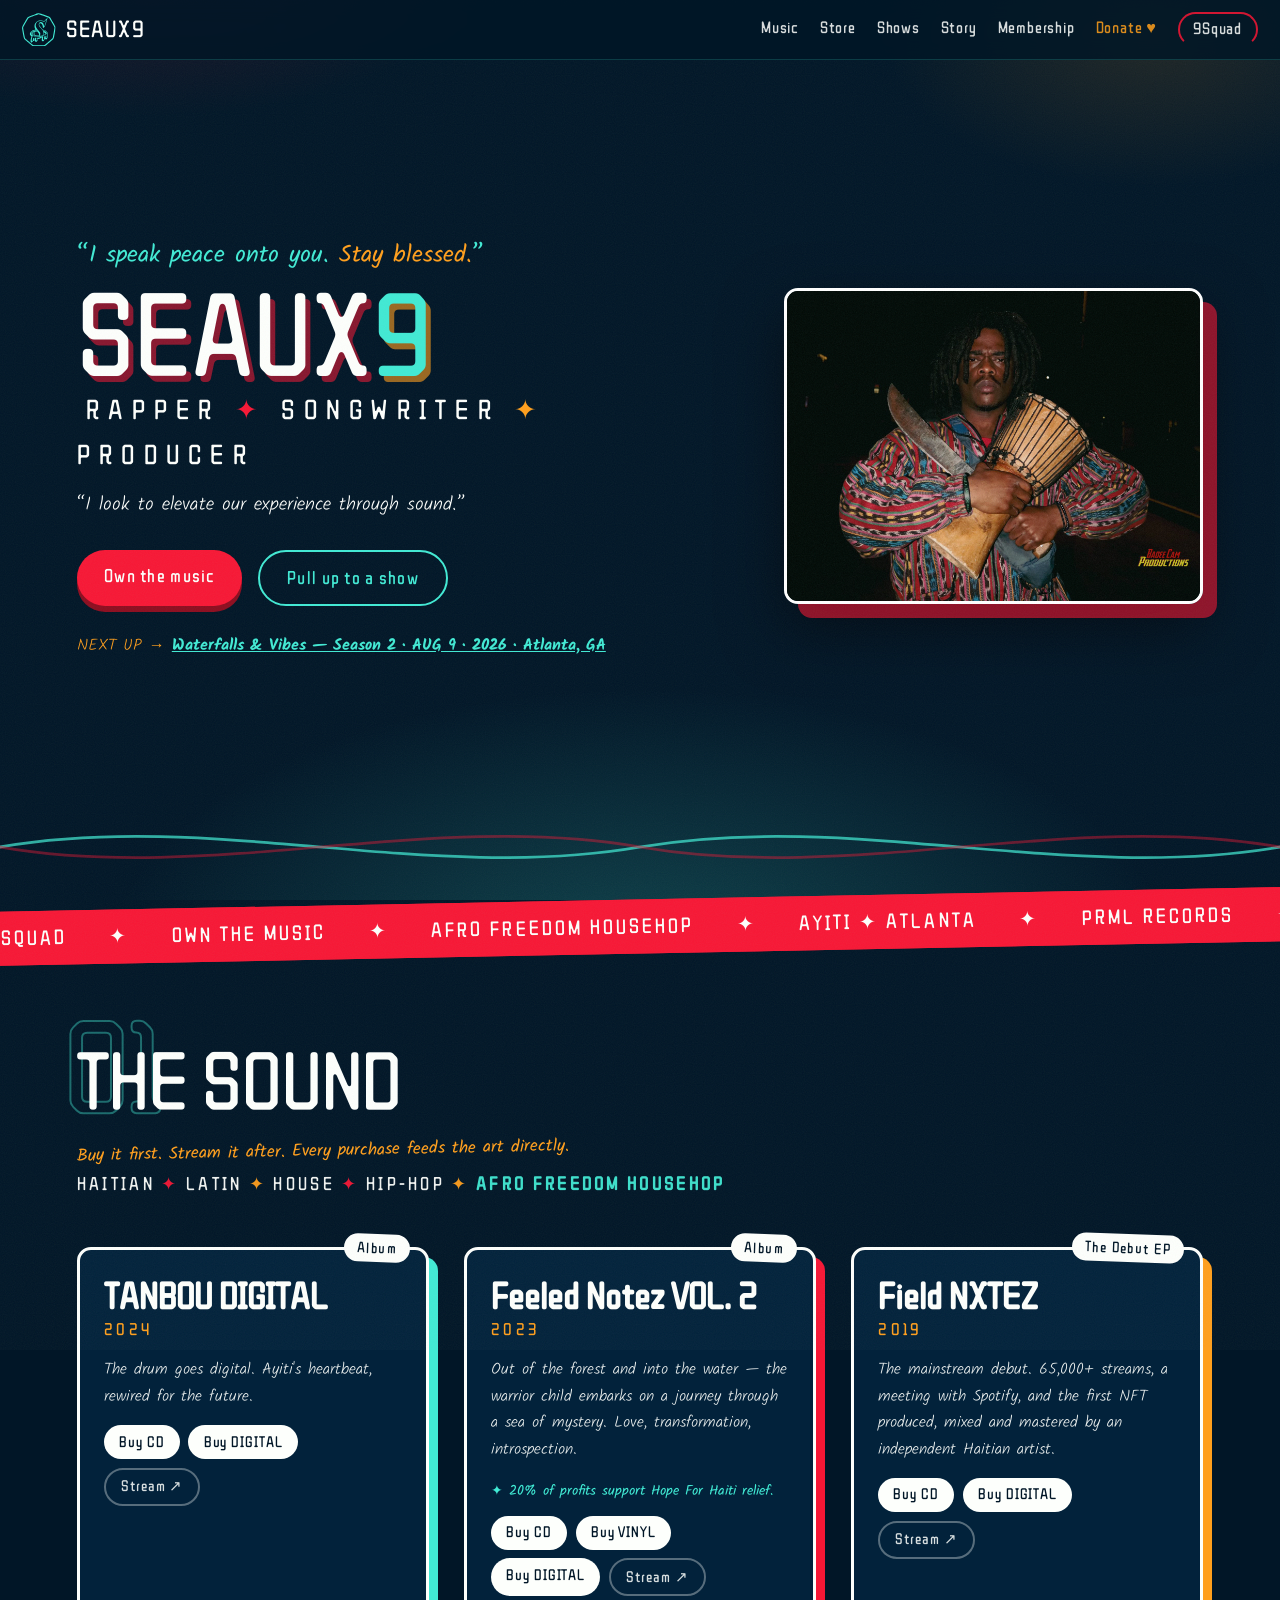
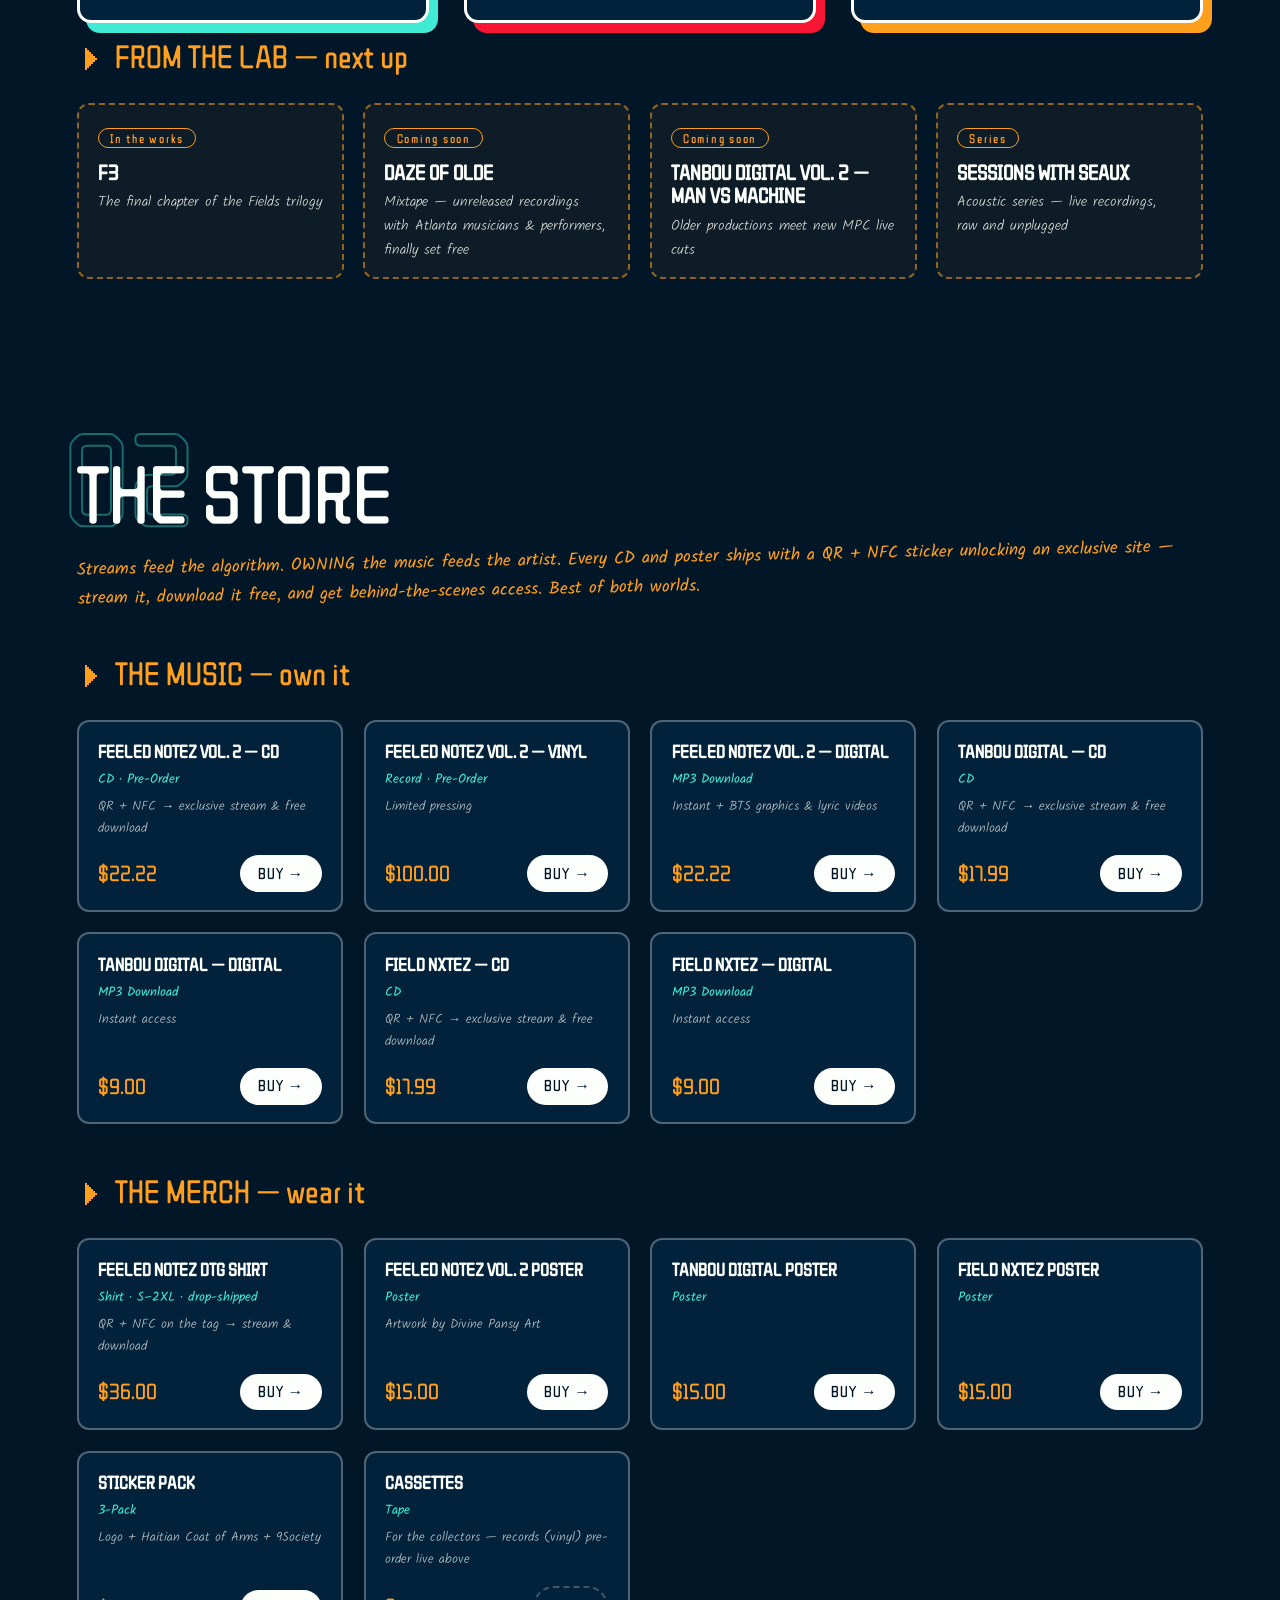
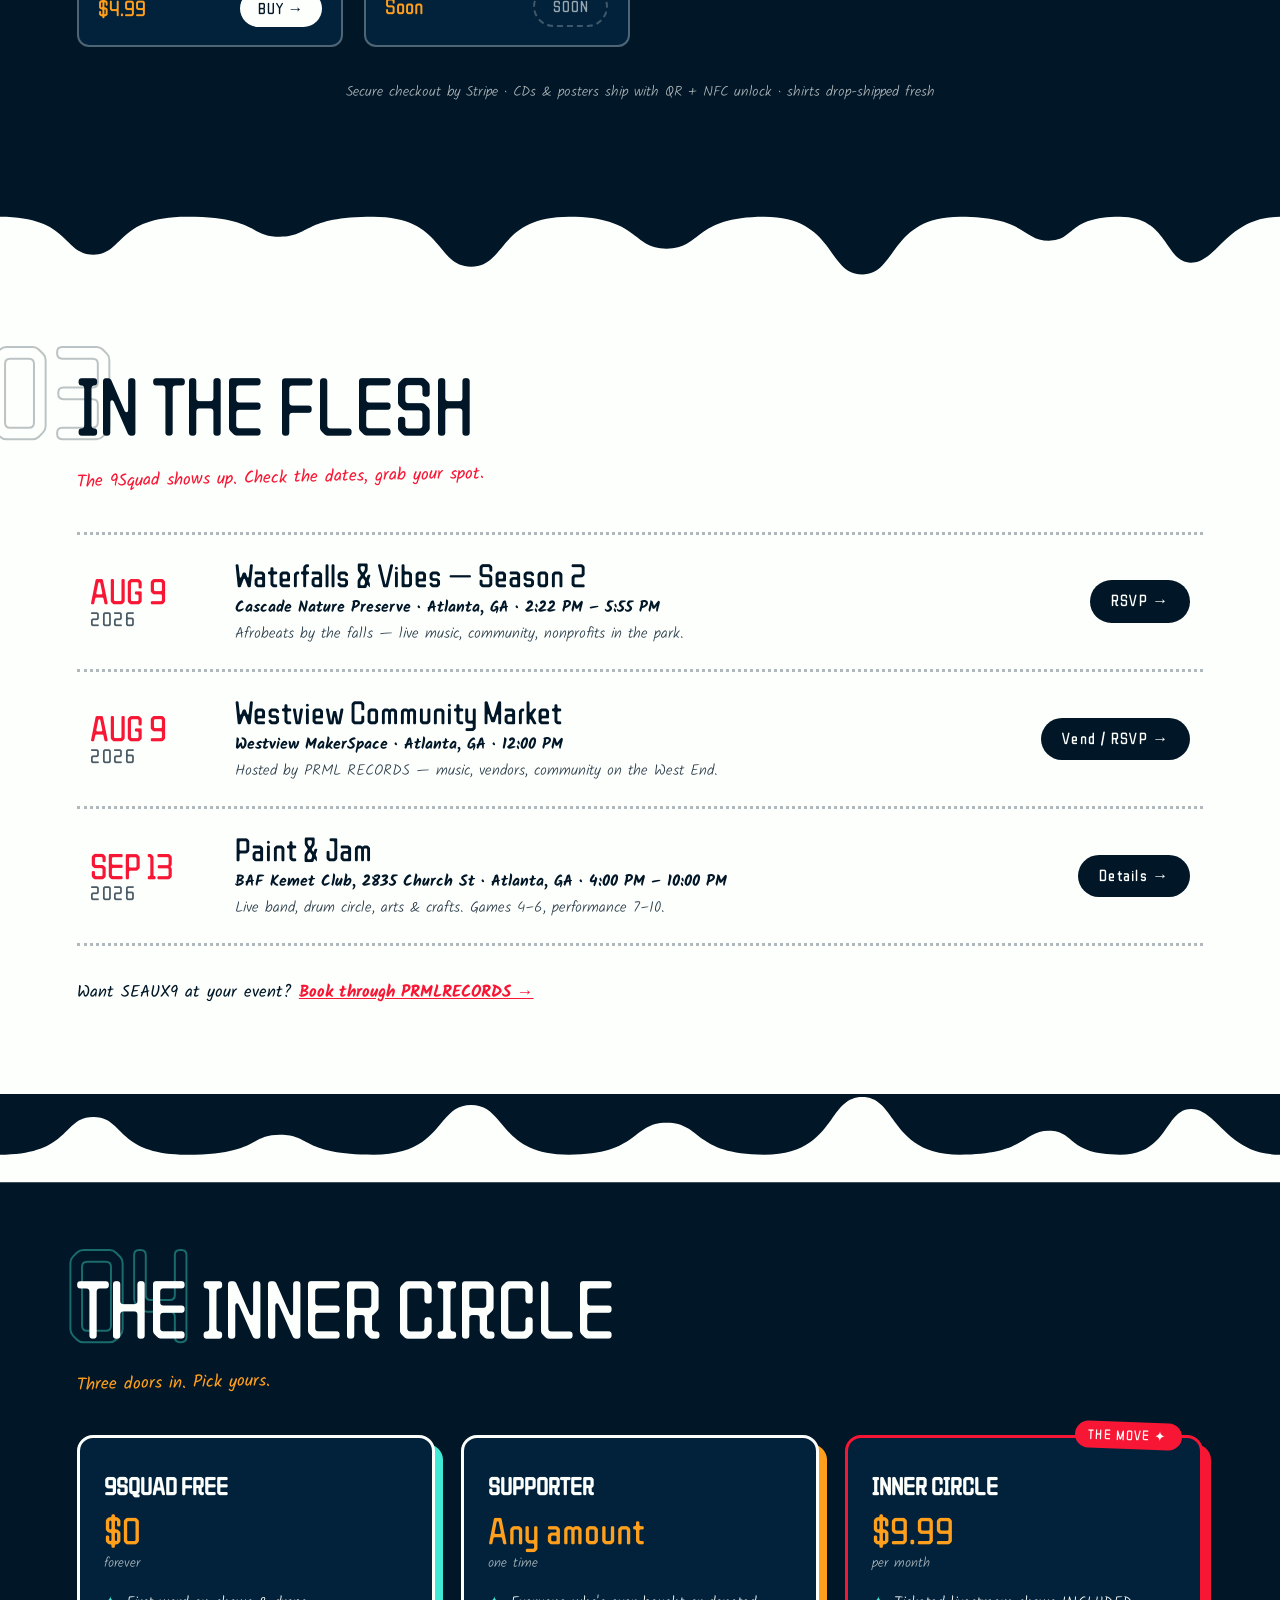
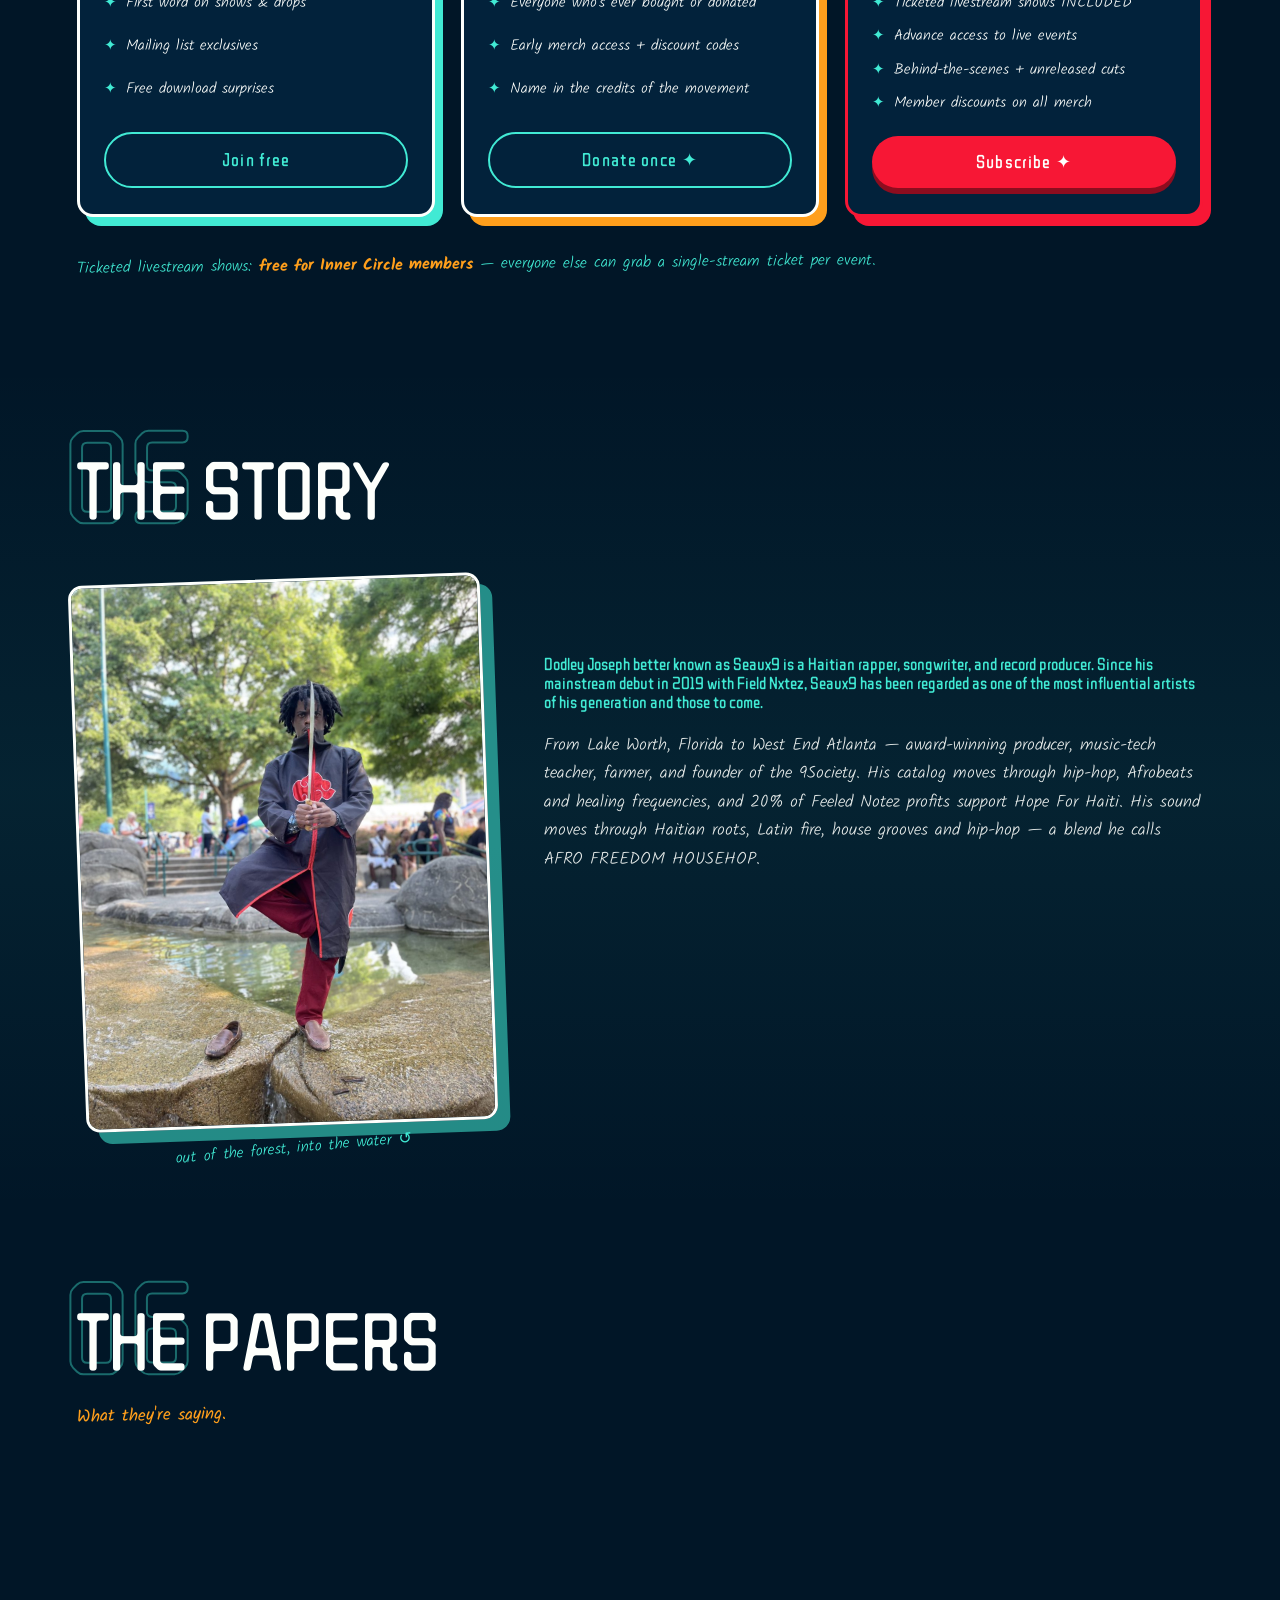
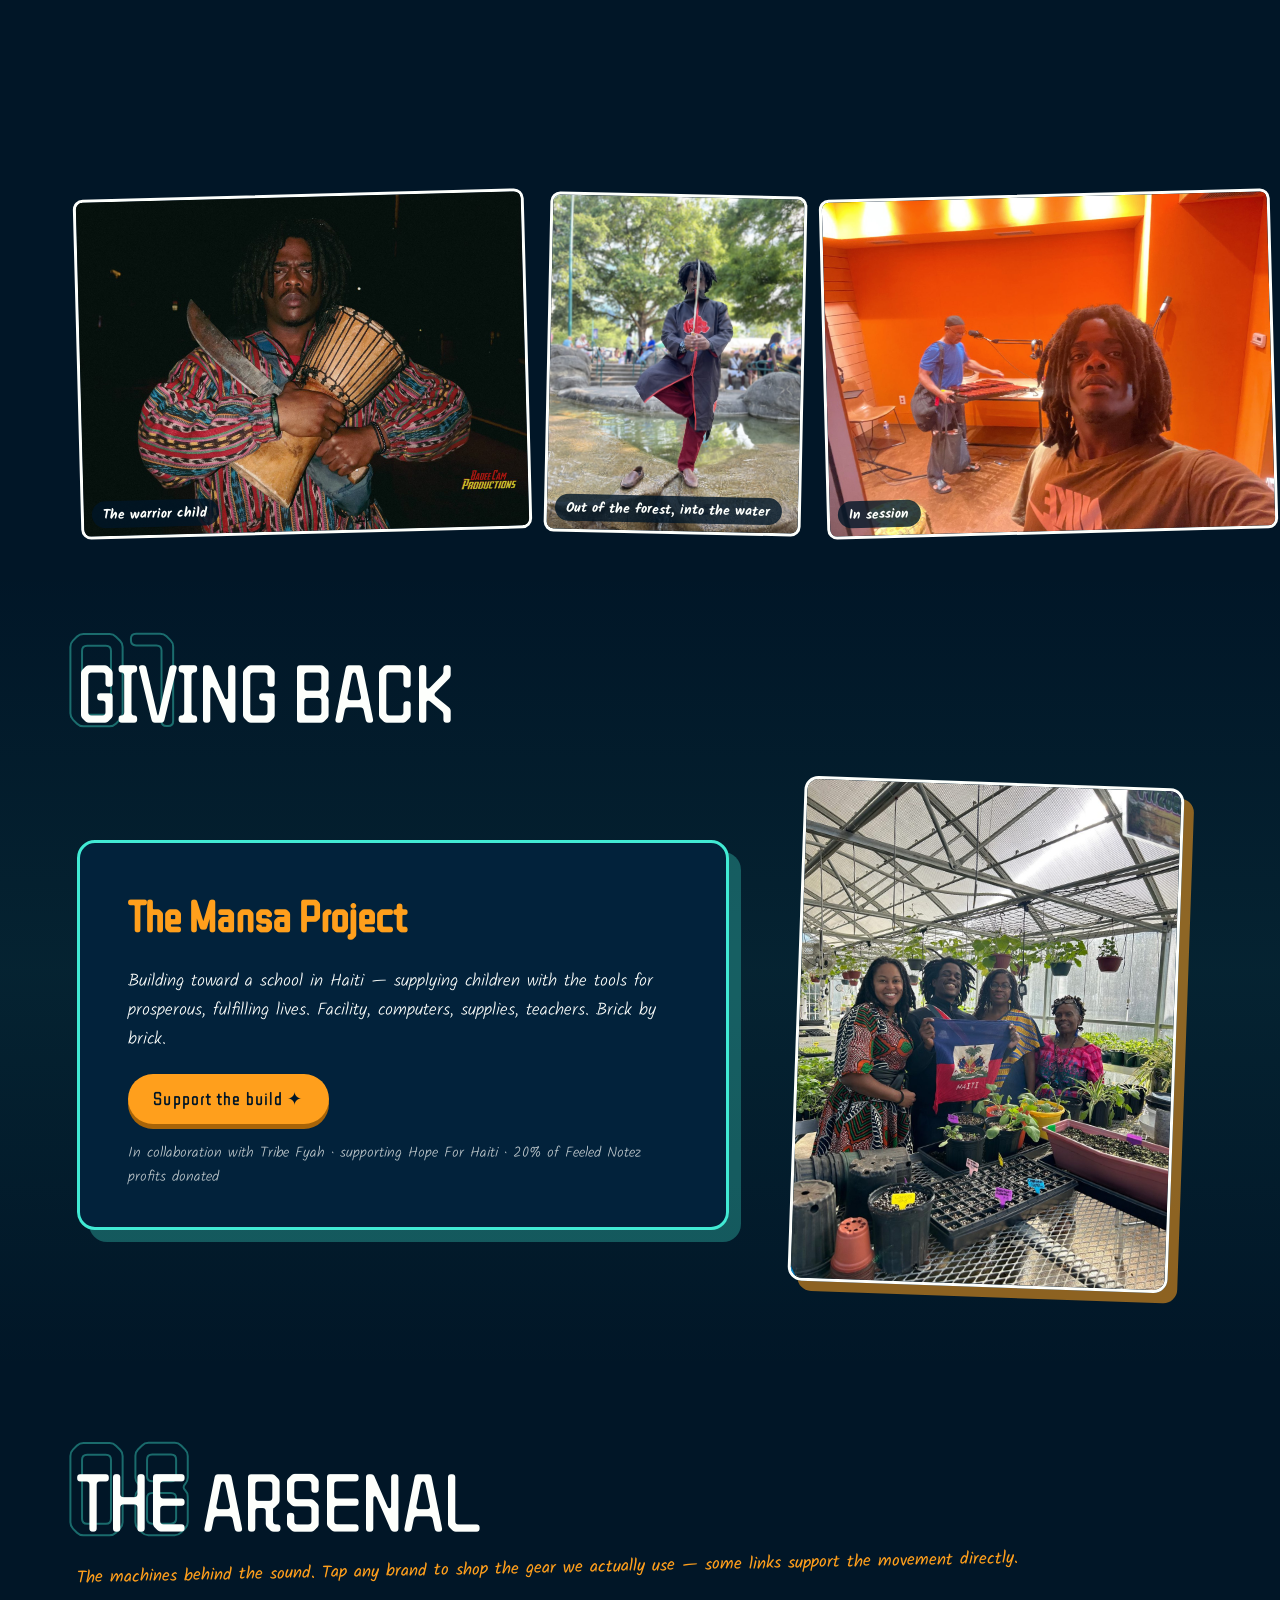
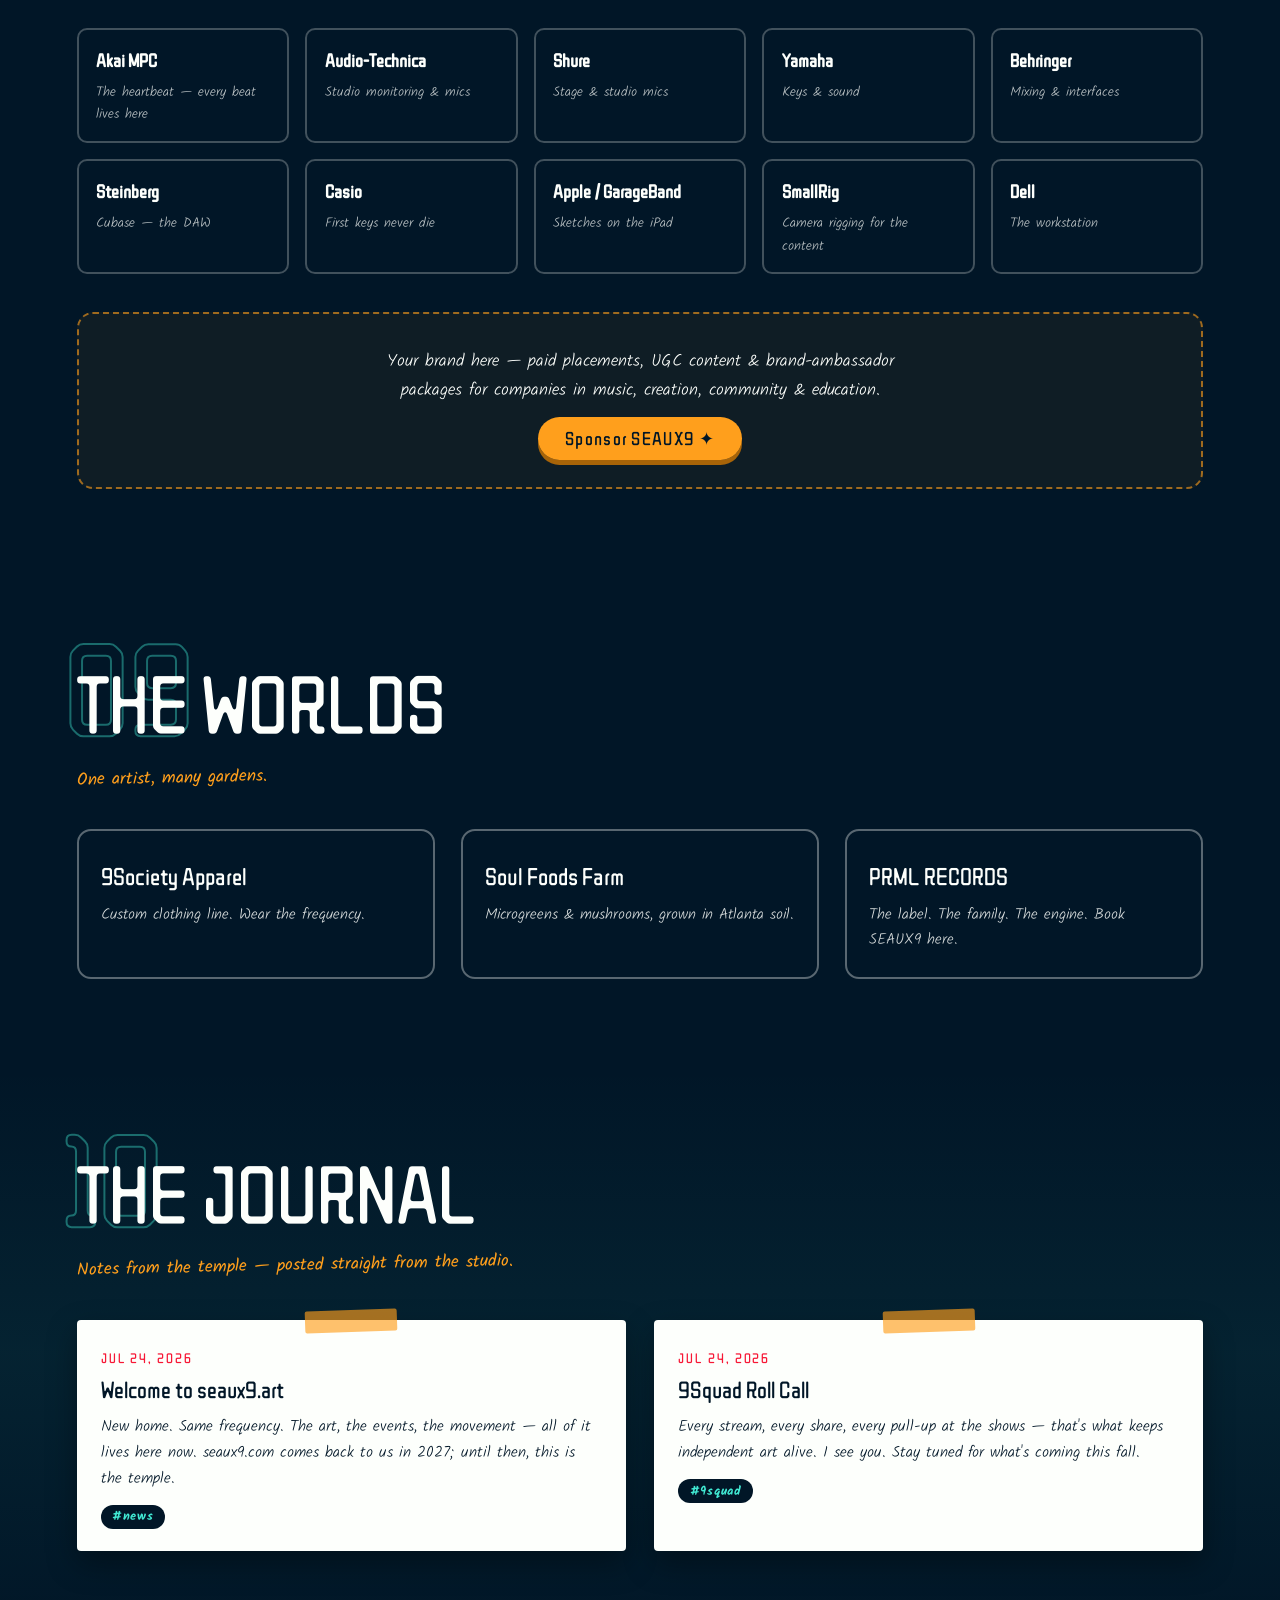
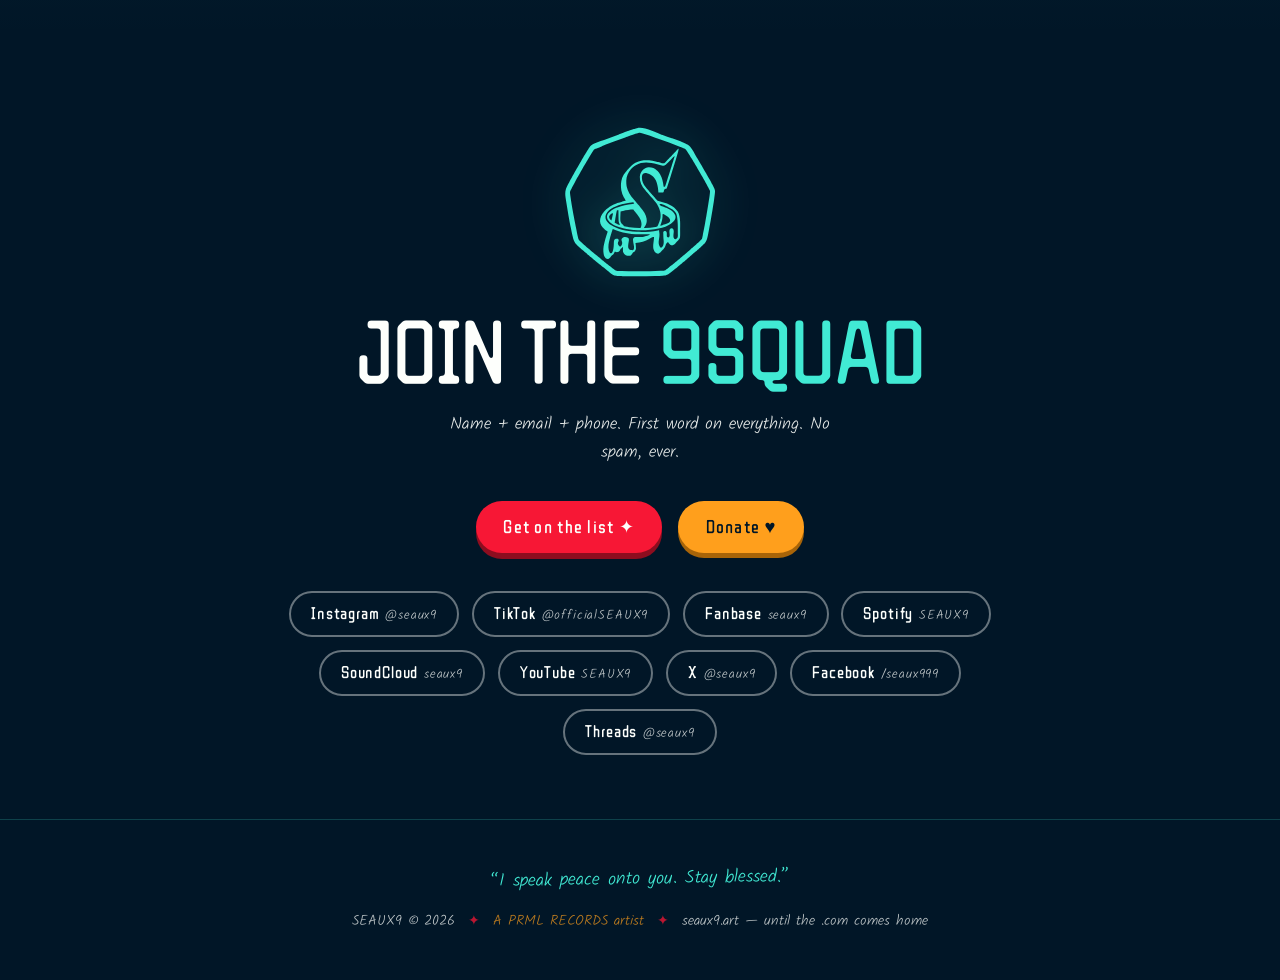
==== commit 3c3807a6: "Stickers live, Afro Freedom Househop genre, Westview MakerSpace details Co-Authored-By: Claude Fable" ====
--- a/index.html
+++ b/index.html
@@ -101,6 +101,7 @@
         <span class="sec-no">01</span>
         <h2>THE&nbsp;SOUND</h2>
         <p class="sec-note">Buy it first. Stream it after. Every purchase feeds the art directly.</p>
+        <p class="genre-strip">HAITIAN <span class="tick red">✦</span> LATIN <span class="tick sun">✦</span> HOUSE <span class="tick red">✦</span> HIP-HOP <span class="tick sun">✦</span> <b>AFRO FREEDOM HOUSEHOP</b></p>
       </div>
       <div class="releases" id="releases"><!-- rendered from content --></div>
       <h3 class="store-sub">⏵ FROM THE LAB — next up</h3>
--- a/assets/css/style.css
+++ b/assets/css/style.css
@@ -236,6 +236,12 @@
   font-size: 1.08rem; color: var(--sun); transform: rotate(-1.2deg);
   margin-top: 0.5rem; font-weight: 400;
 }
+
+.genre-strip {
+  font-family: var(--disp); font-size: clamp(0.9rem, 1.8vw, 1.15rem);
+  letter-spacing: 0.18em; margin-top: 0.7rem; opacity: 0.95;
+}
+.genre-strip b { color: var(--aqua); }
 
 /* ══ MUSIC ══ */
 .releases { display: grid; grid-template-columns: repeat(auto-fit, minmax(280px, 1fr)); gap: 2.2rem; }
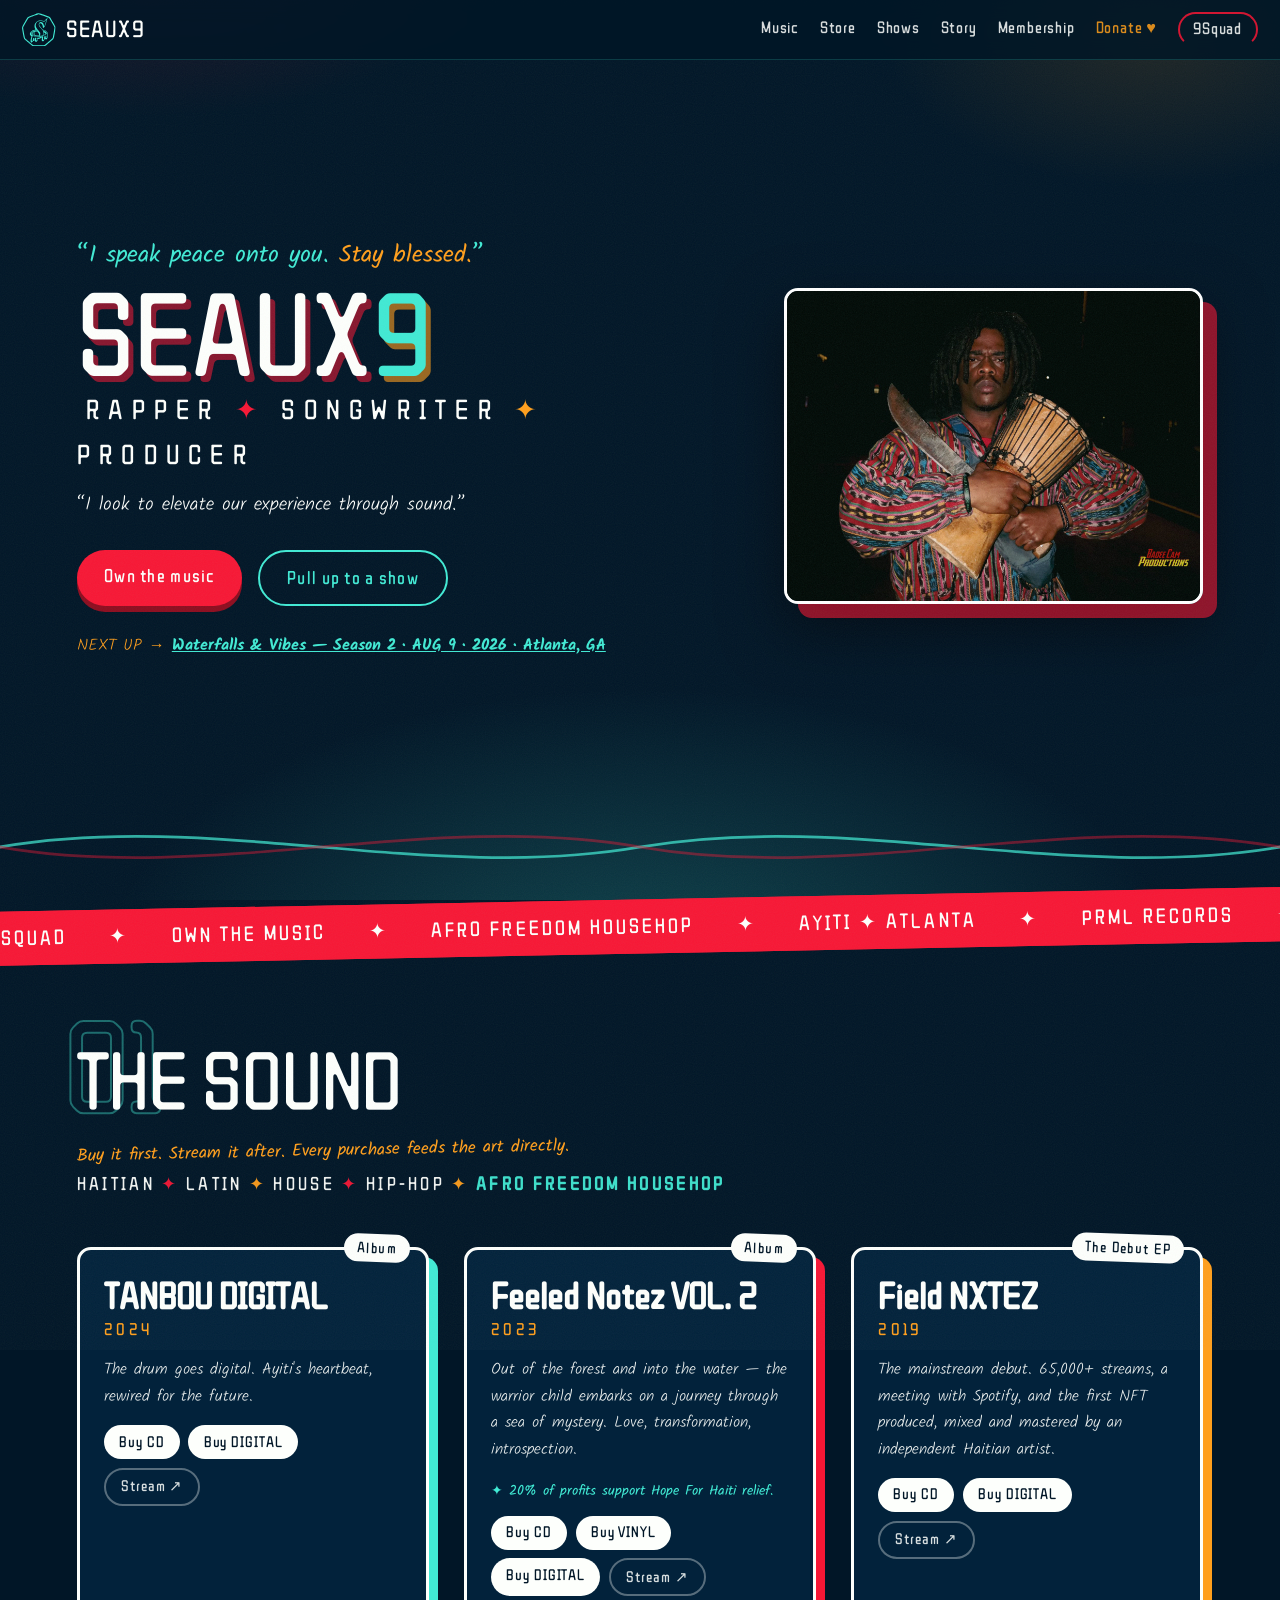
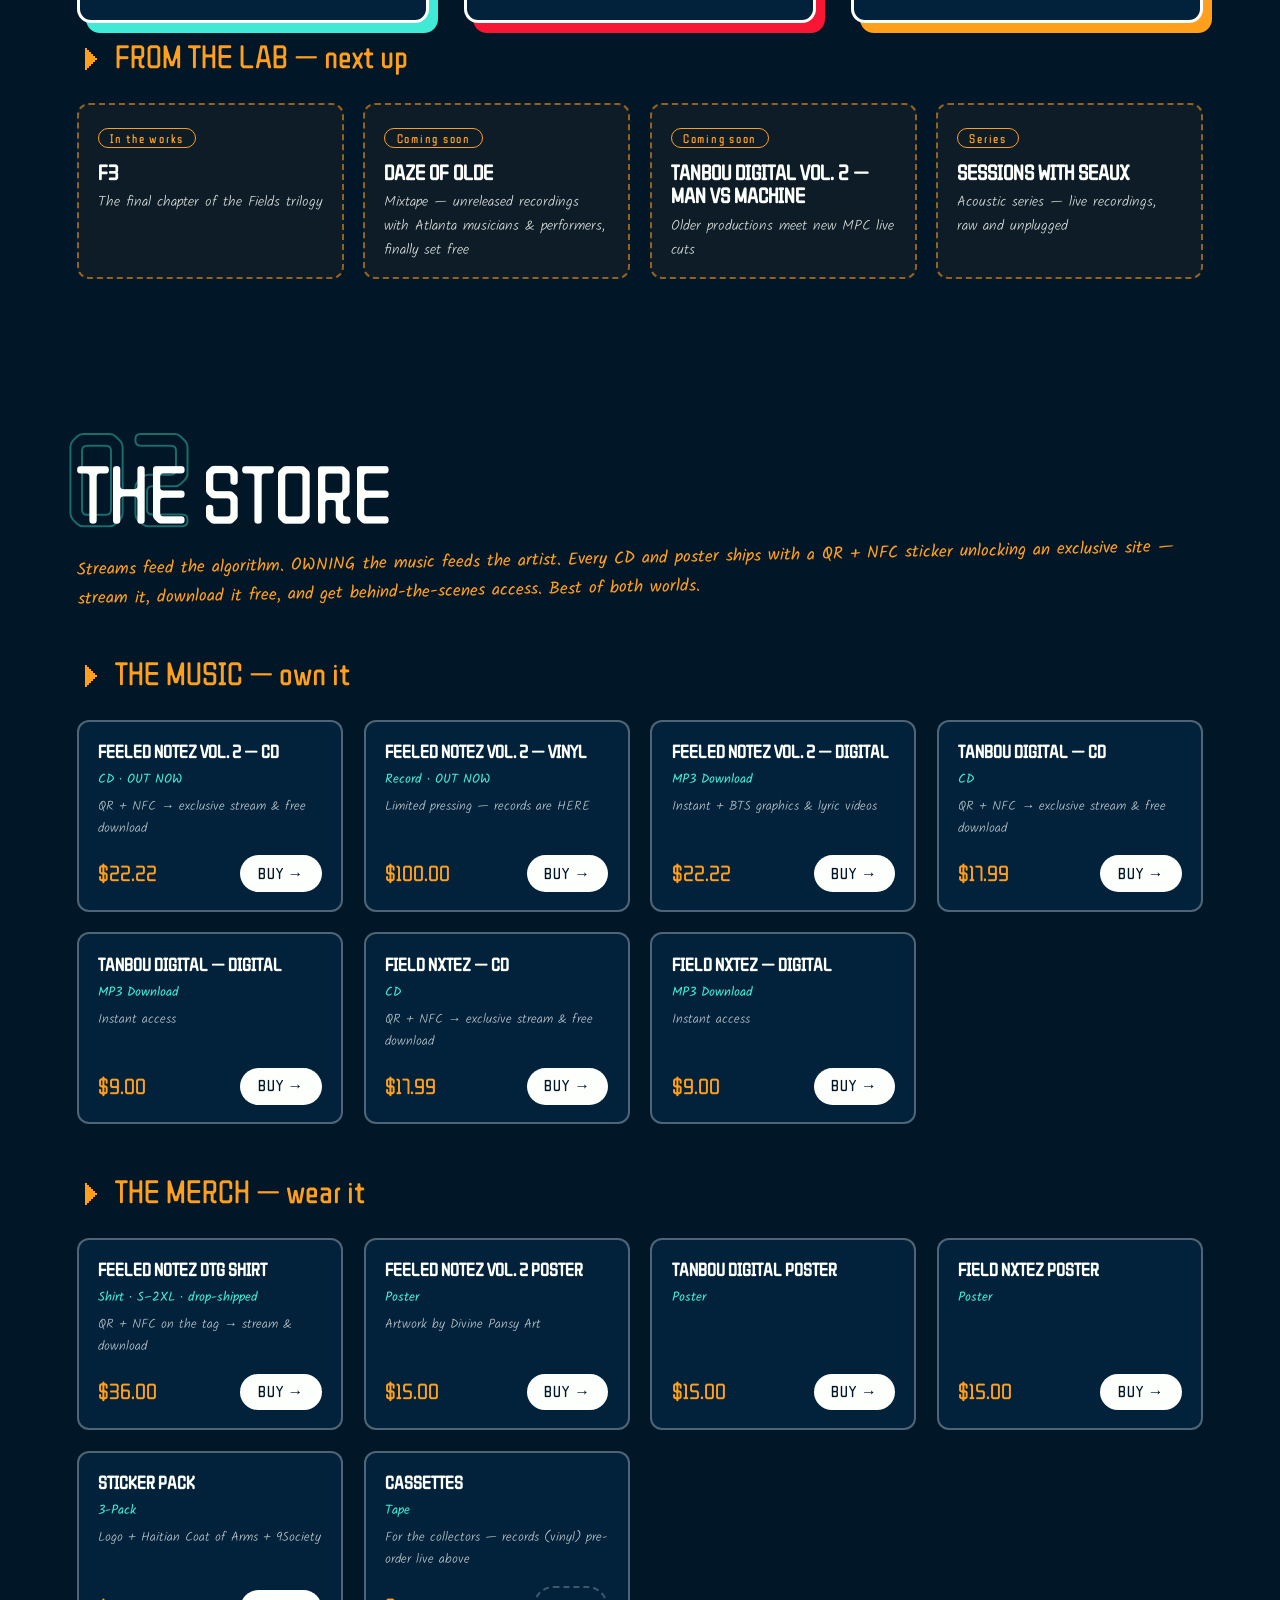
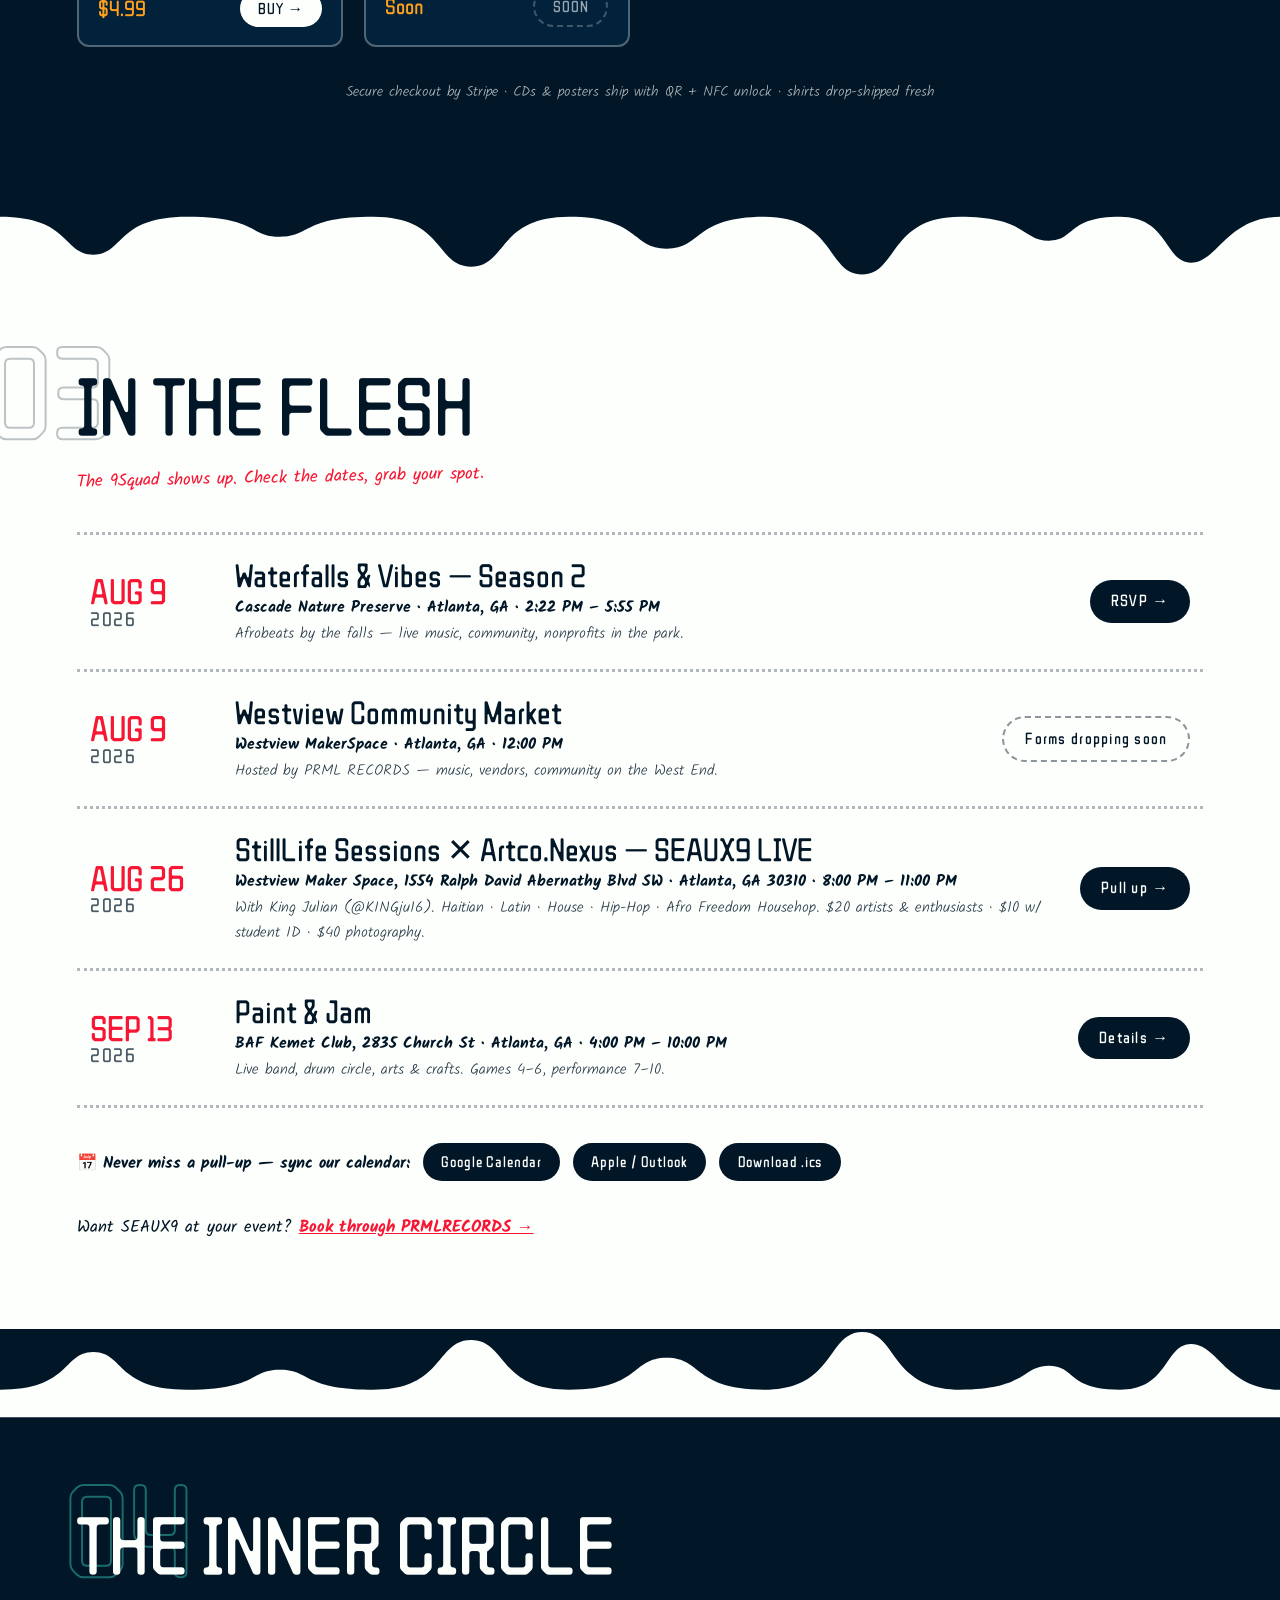
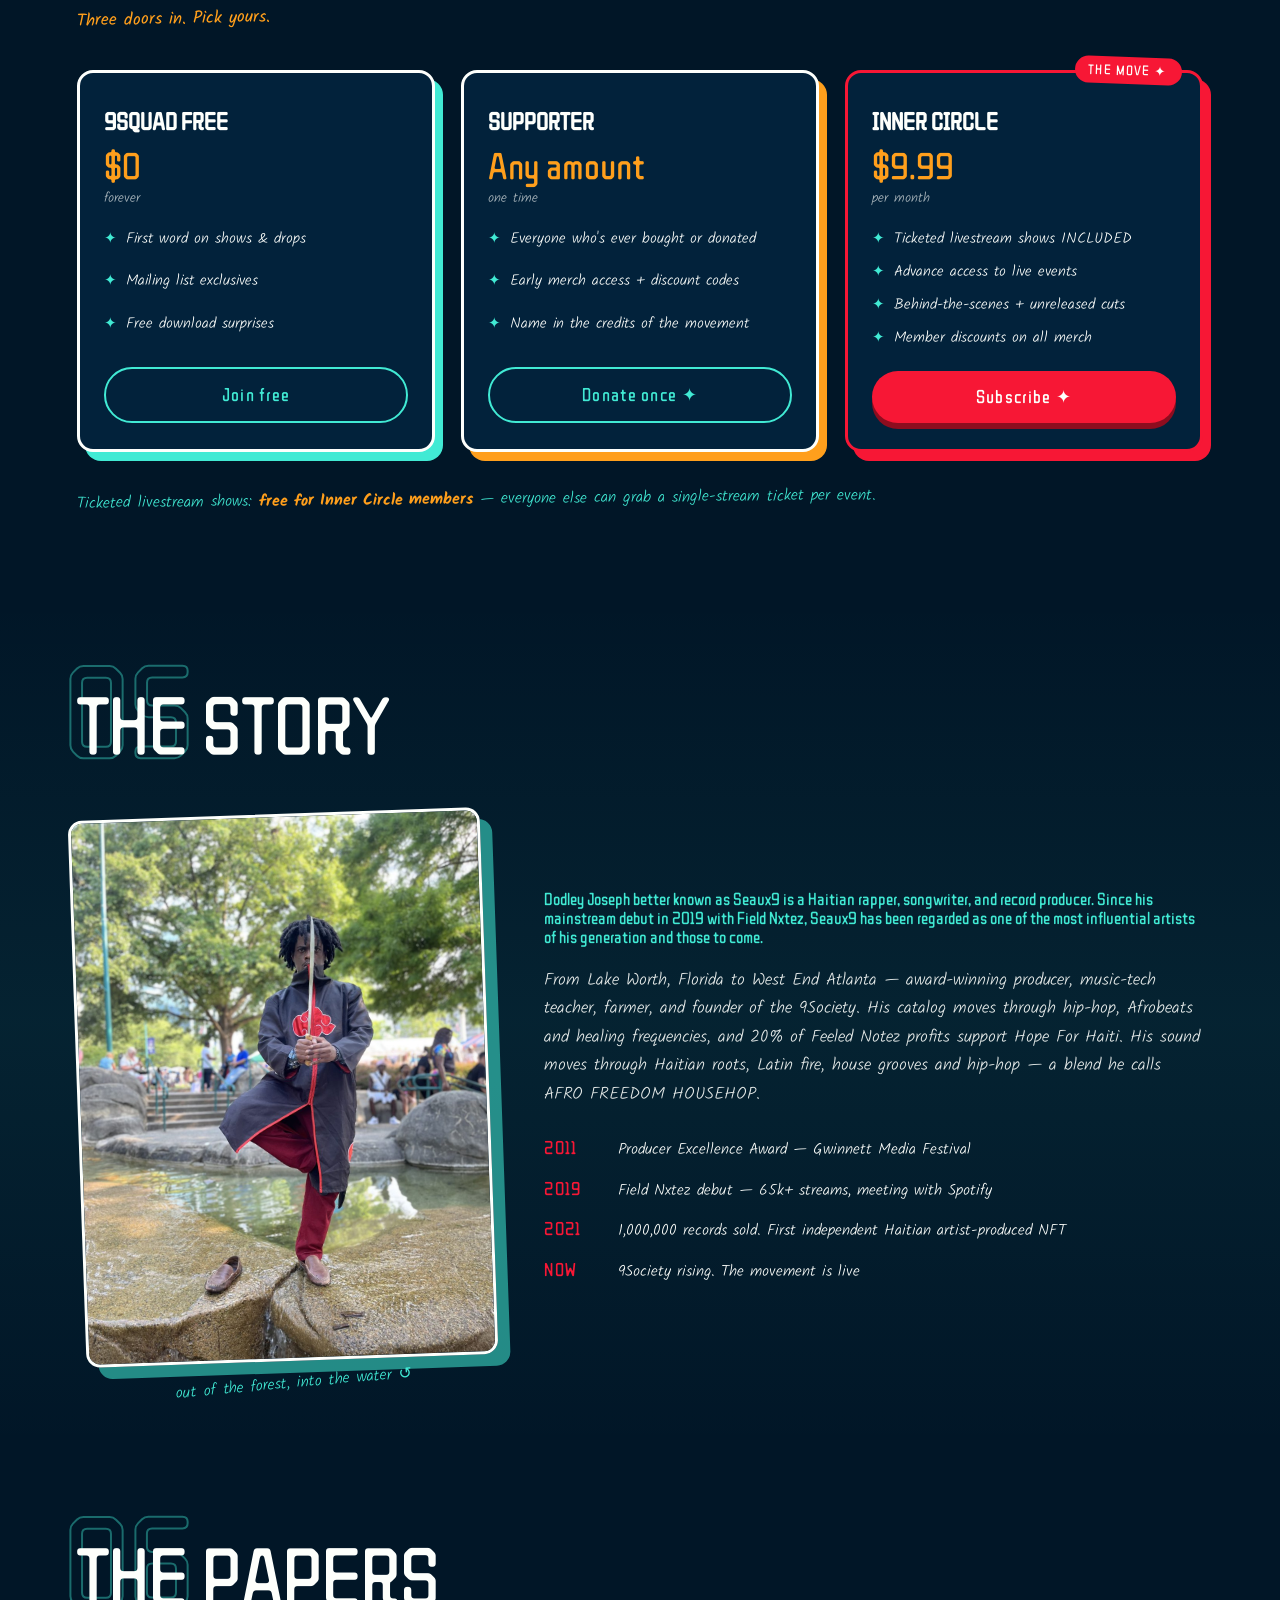
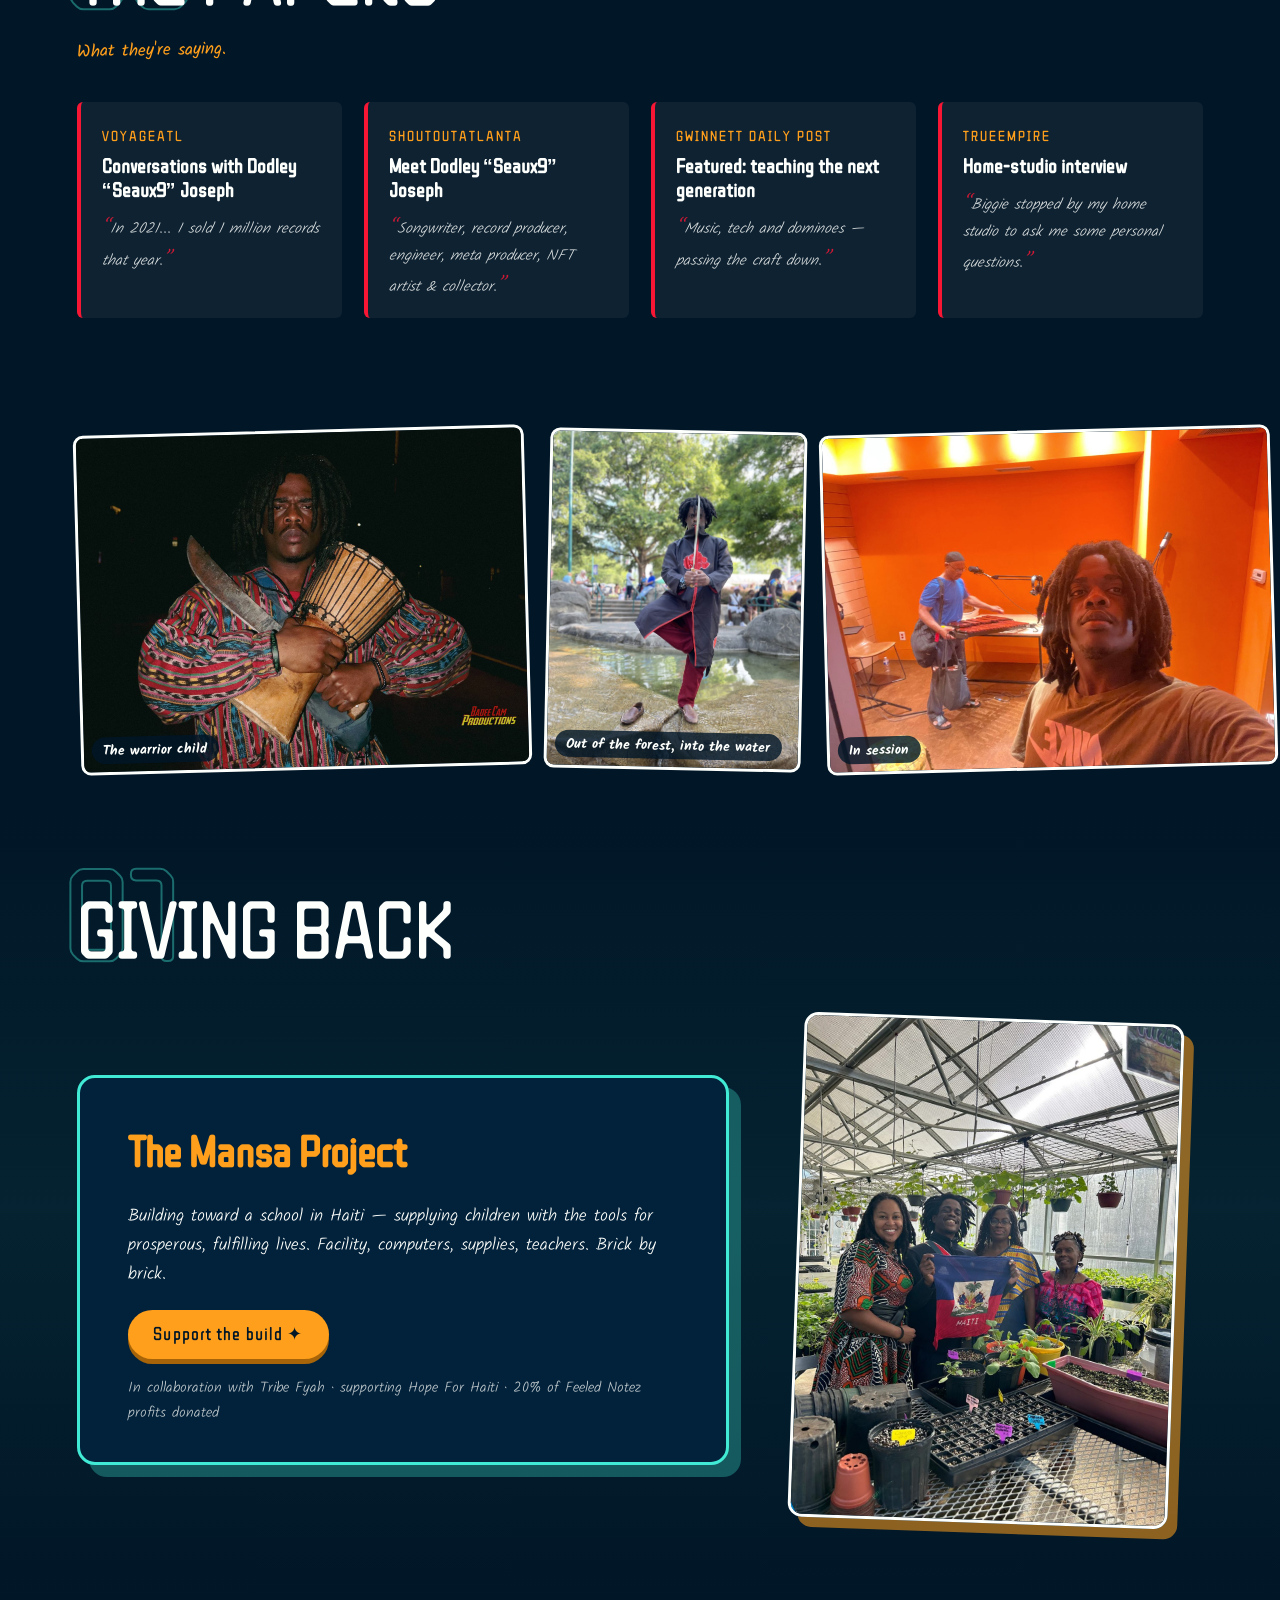
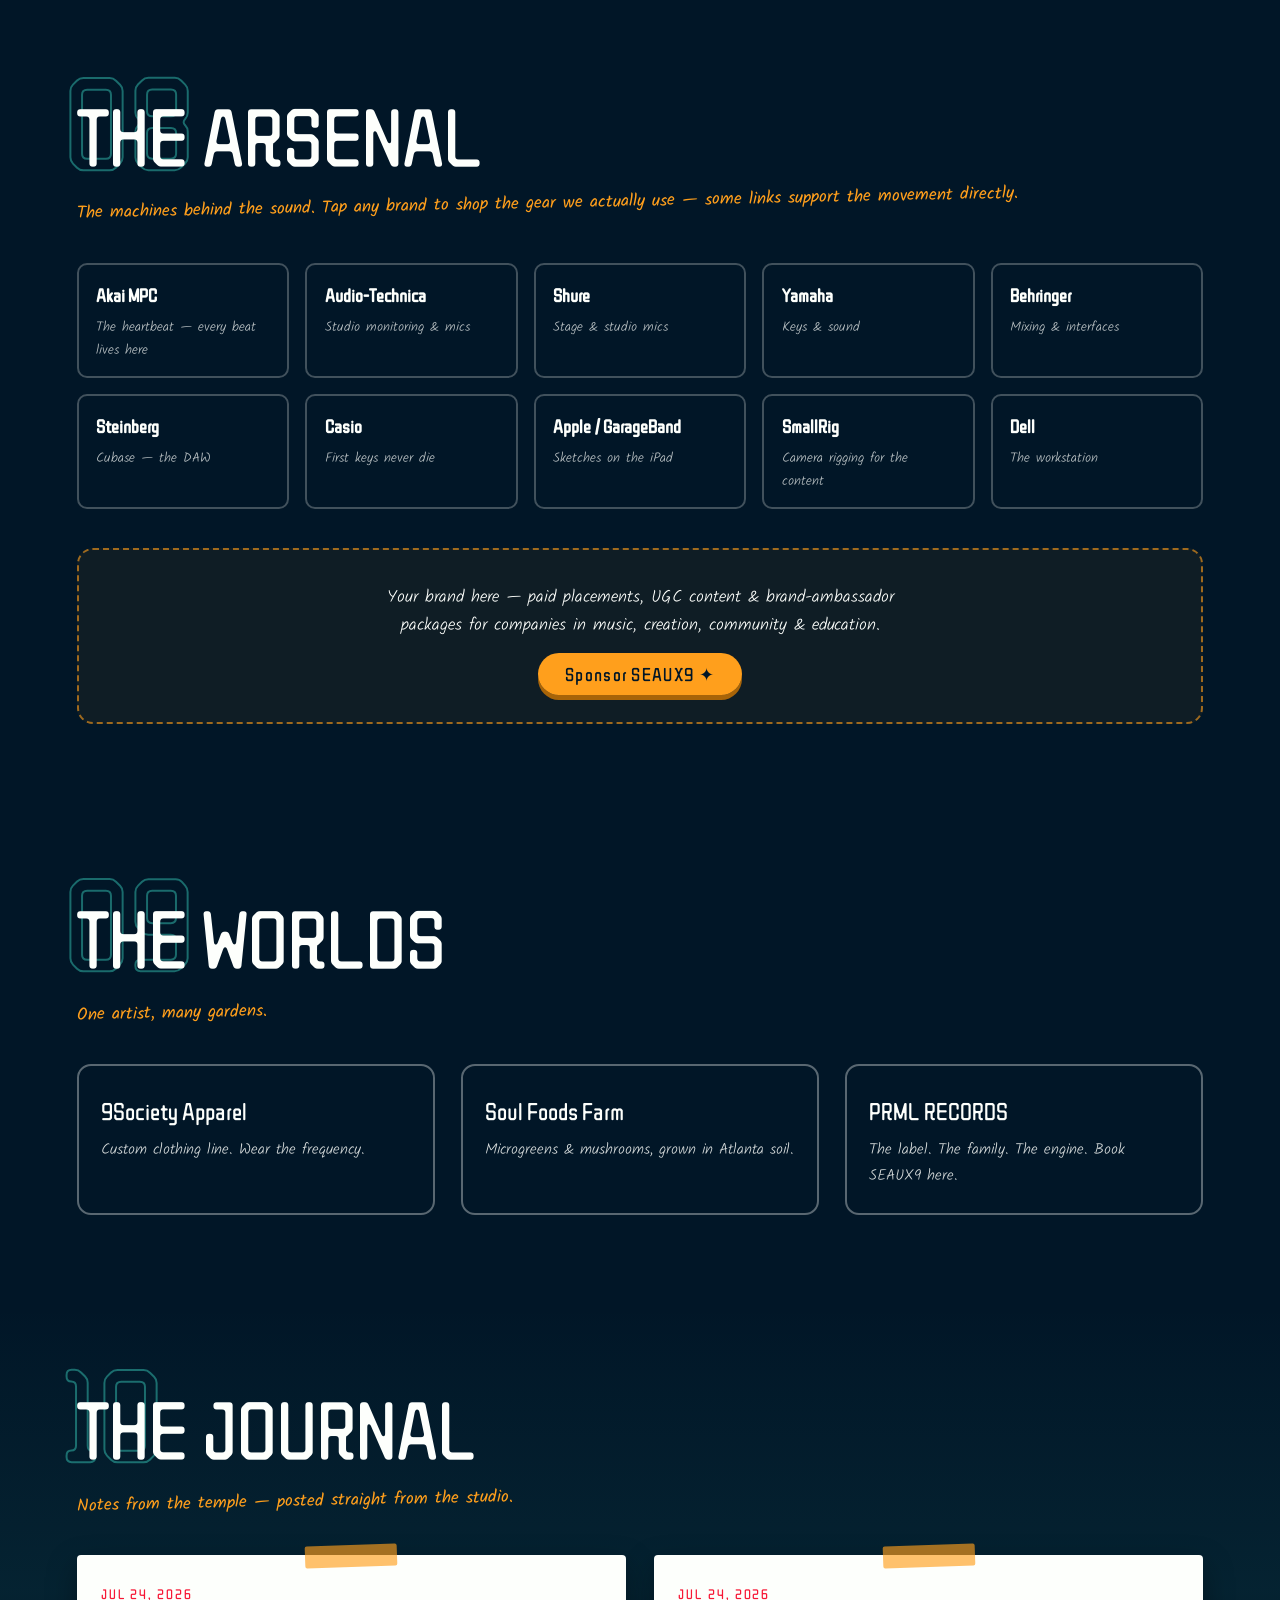
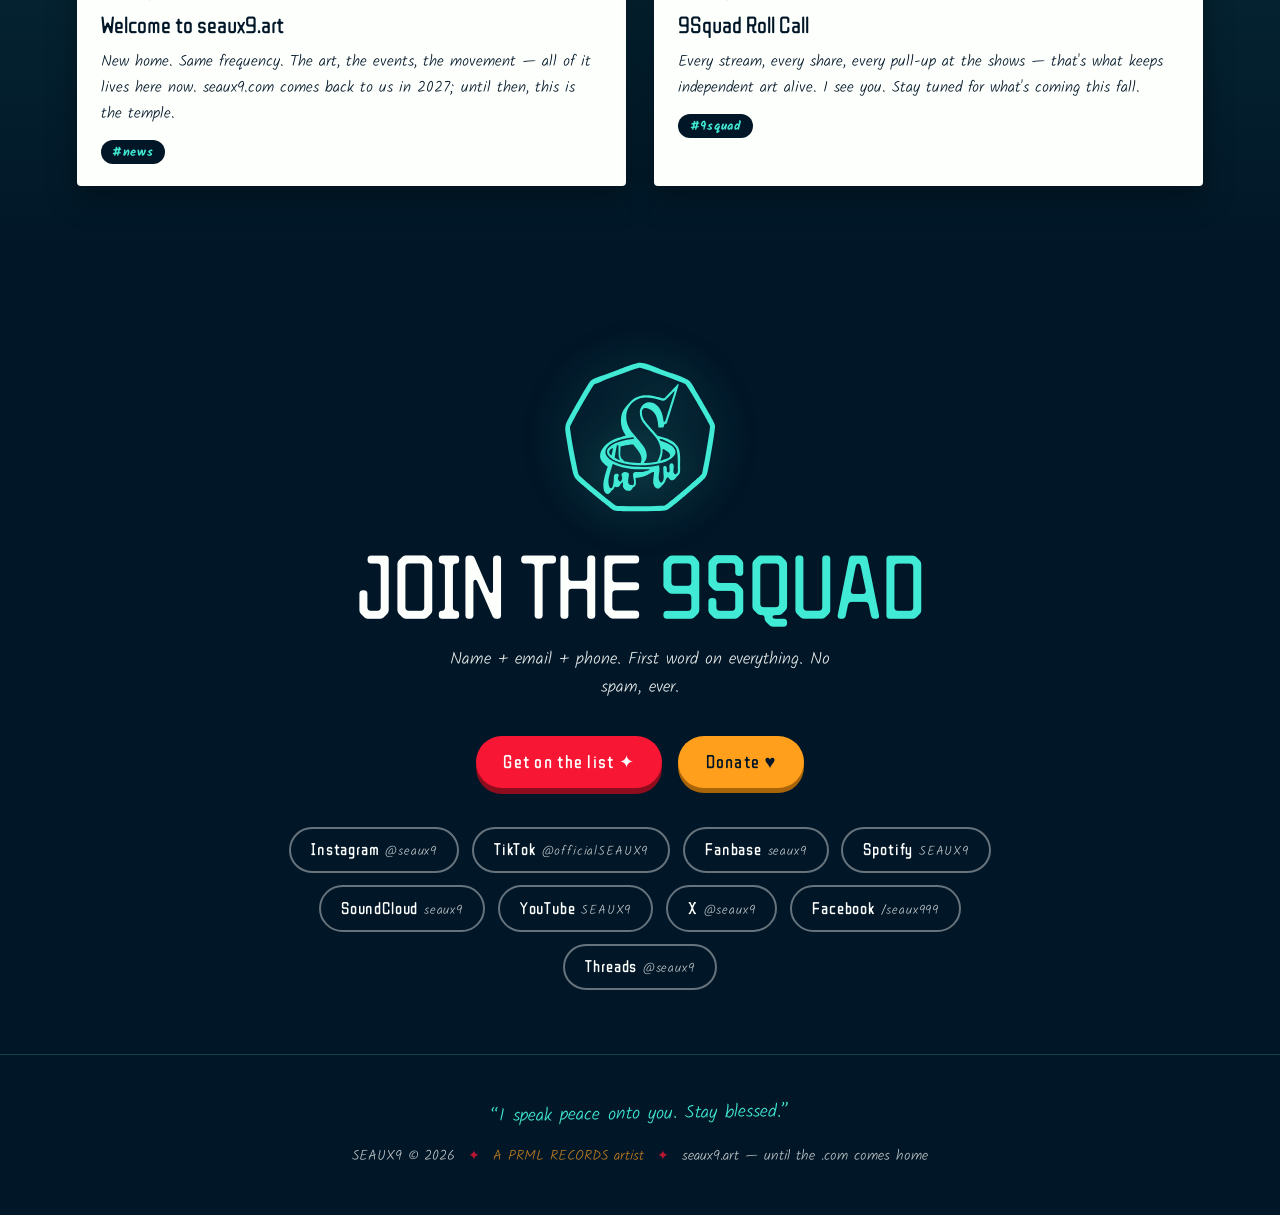
==== commit e8fc685f: "Subscribable event calendar (events.ics) + optional RSVP slots Co-Authored-By: Claude Fable 5 <norep" ====
--- a/index.html
+++ b/index.html
@@ -136,6 +136,12 @@
         <p class="sec-note ink-note">The 9Squad shows up. Check the dates, grab your spot.</p>
       </div>
       <div class="events" id="events-list"><!-- rendered from content --></div>
+      <div class="cal-sync">
+        <span class="cal-sync-label">📅 Never miss a pull-up — sync our calendar:</span>
+        <a class="cal-btn" href="https://calendar.google.com/calendar/render?cid=http%3A%2F%2Fseaux9.art%2Fevents.ics" target="_blank" rel="noopener">Google Calendar</a>
+        <a class="cal-btn" href="webcal://seaux9.art/events.ics">Apple / Outlook</a>
+        <a class="cal-btn" href="events.ics" download>Download .ics</a>
+      </div>
       <p class="events-foot" id="booking-line">Want SEAUX9 at your event? <a href="https://prmlrecords.com/seaux9booking.html" target="_blank" rel="noopener">Book through PRML&nbsp;RECORDS →</a></p>
     </section>
 
--- a/assets/css/style.css
+++ b/assets/css/style.css
@@ -514,6 +514,20 @@
   transition: all .2s; white-space: nowrap;
 }
 .ev-cta:hover { background: var(--red); transform: rotate(-2deg) scale(1.05); }
+.ev-soon { background: transparent; color: var(--ink); border: 2px dashed color-mix(in srgb, var(--ink) 45%, transparent); cursor: default; }
+.ev-soon:hover { background: transparent; transform: none; }
+.cal-sync {
+  max-width: 1280px; margin: 2.2rem auto 0;
+  padding-left: clamp(1.2rem, 6vw, 6rem); padding-right: clamp(1.2rem, 6vw, 6rem);
+  display: flex; align-items: center; gap: 0.8rem; flex-wrap: wrap;
+}
+.cal-sync-label { font-weight: 700; font-size: 1.02rem; }
+.cal-btn {
+  font-family: var(--disp); font-size: 0.95rem; letter-spacing: 0.06em; text-decoration: none;
+  color: var(--paper); background: var(--ink); padding: 0.4rem 1.15rem; border-radius: 999px;
+  transition: all .2s;
+}
+.cal-btn:hover { background: var(--red); transform: rotate(-2deg) scale(1.05); }
 .events-foot { margin-top: 2rem; font-size: 1.05rem; font-weight: 400; }
 .events-foot a { color: var(--red); font-weight: 700; }
 @media (max-width: 680px) {
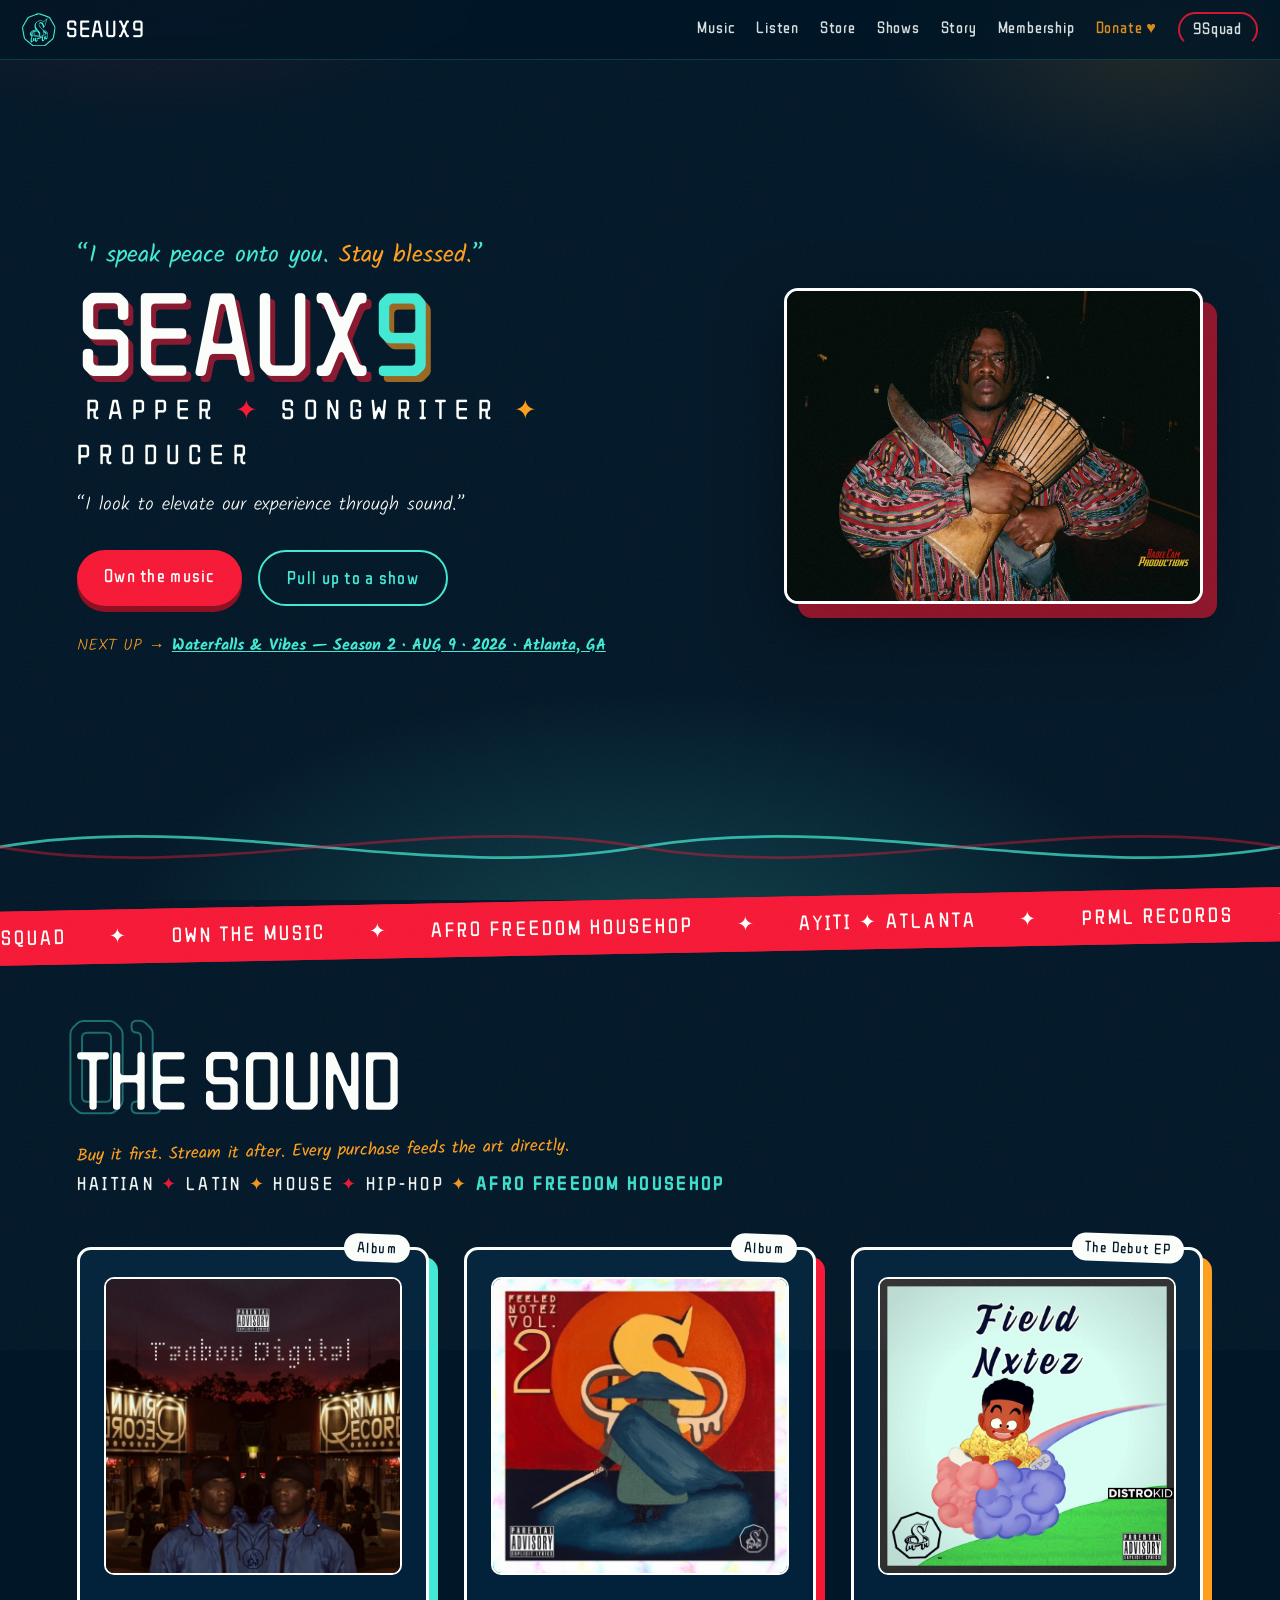
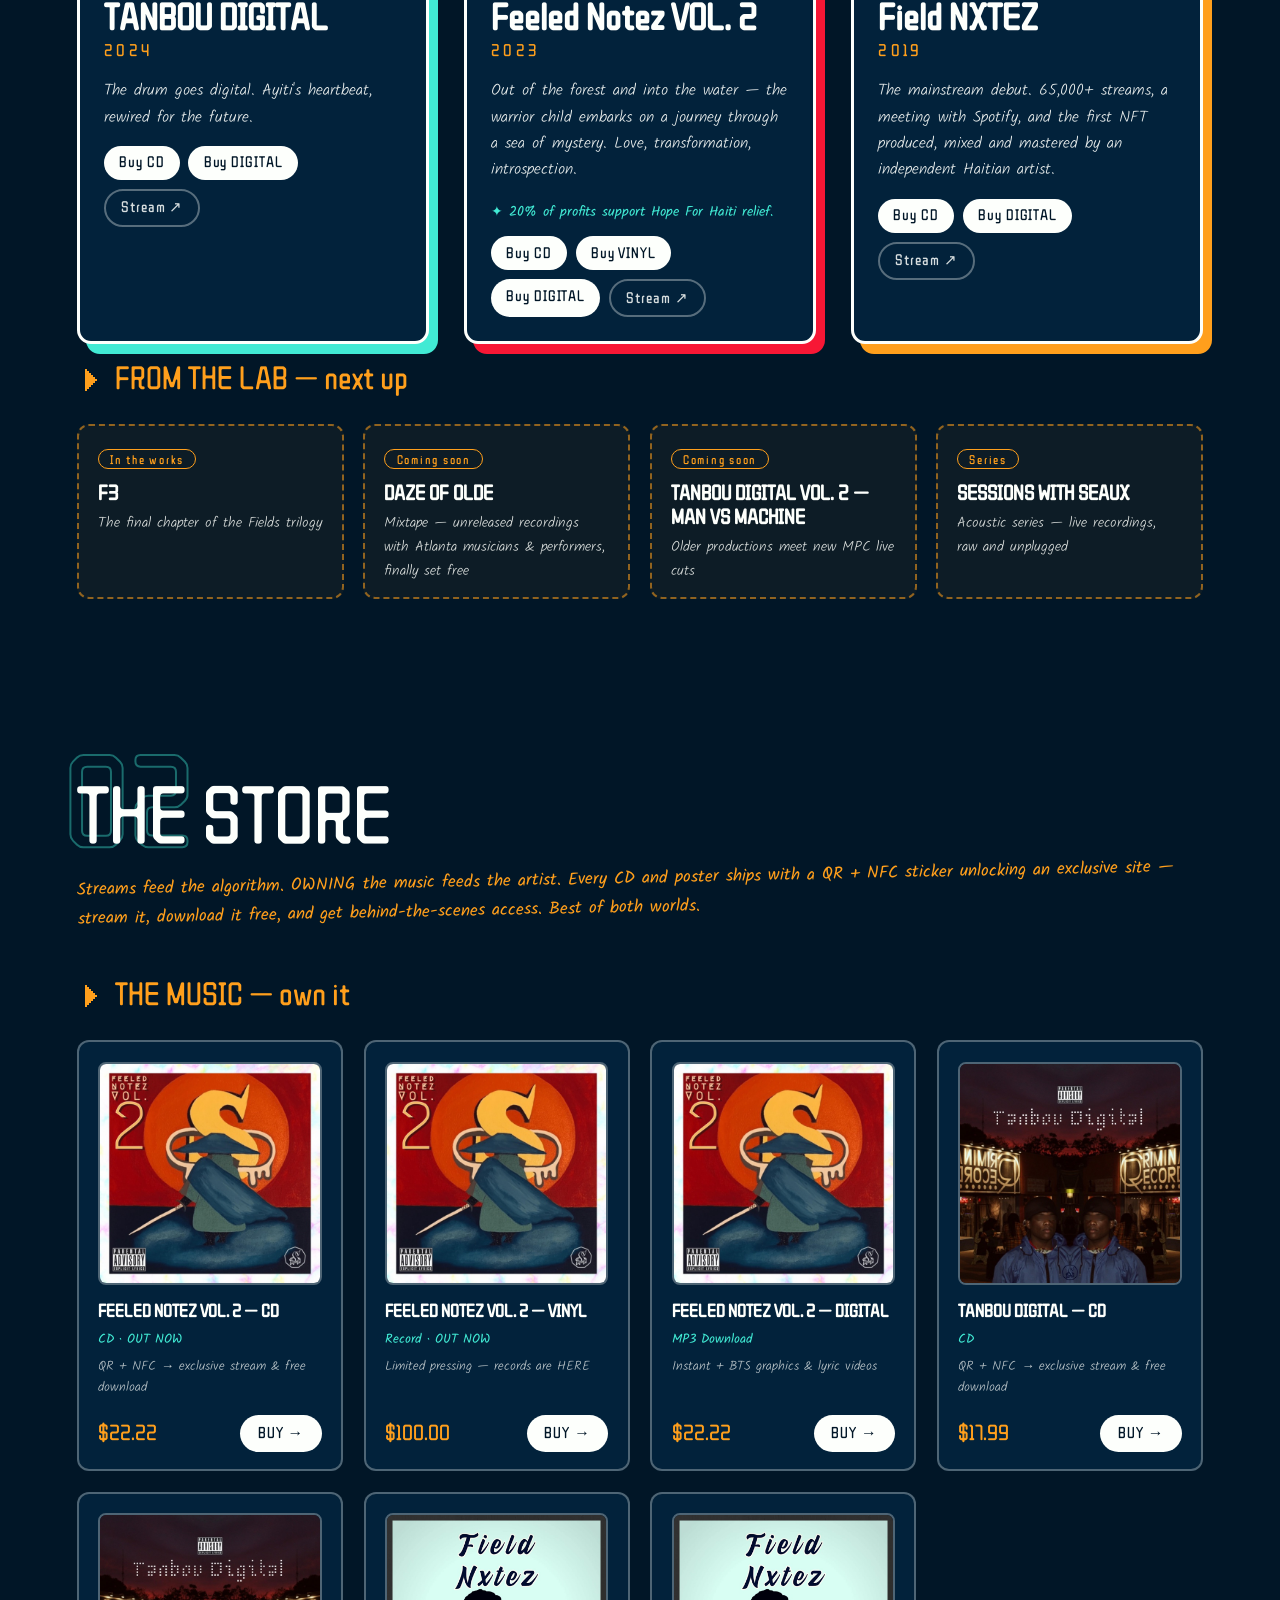
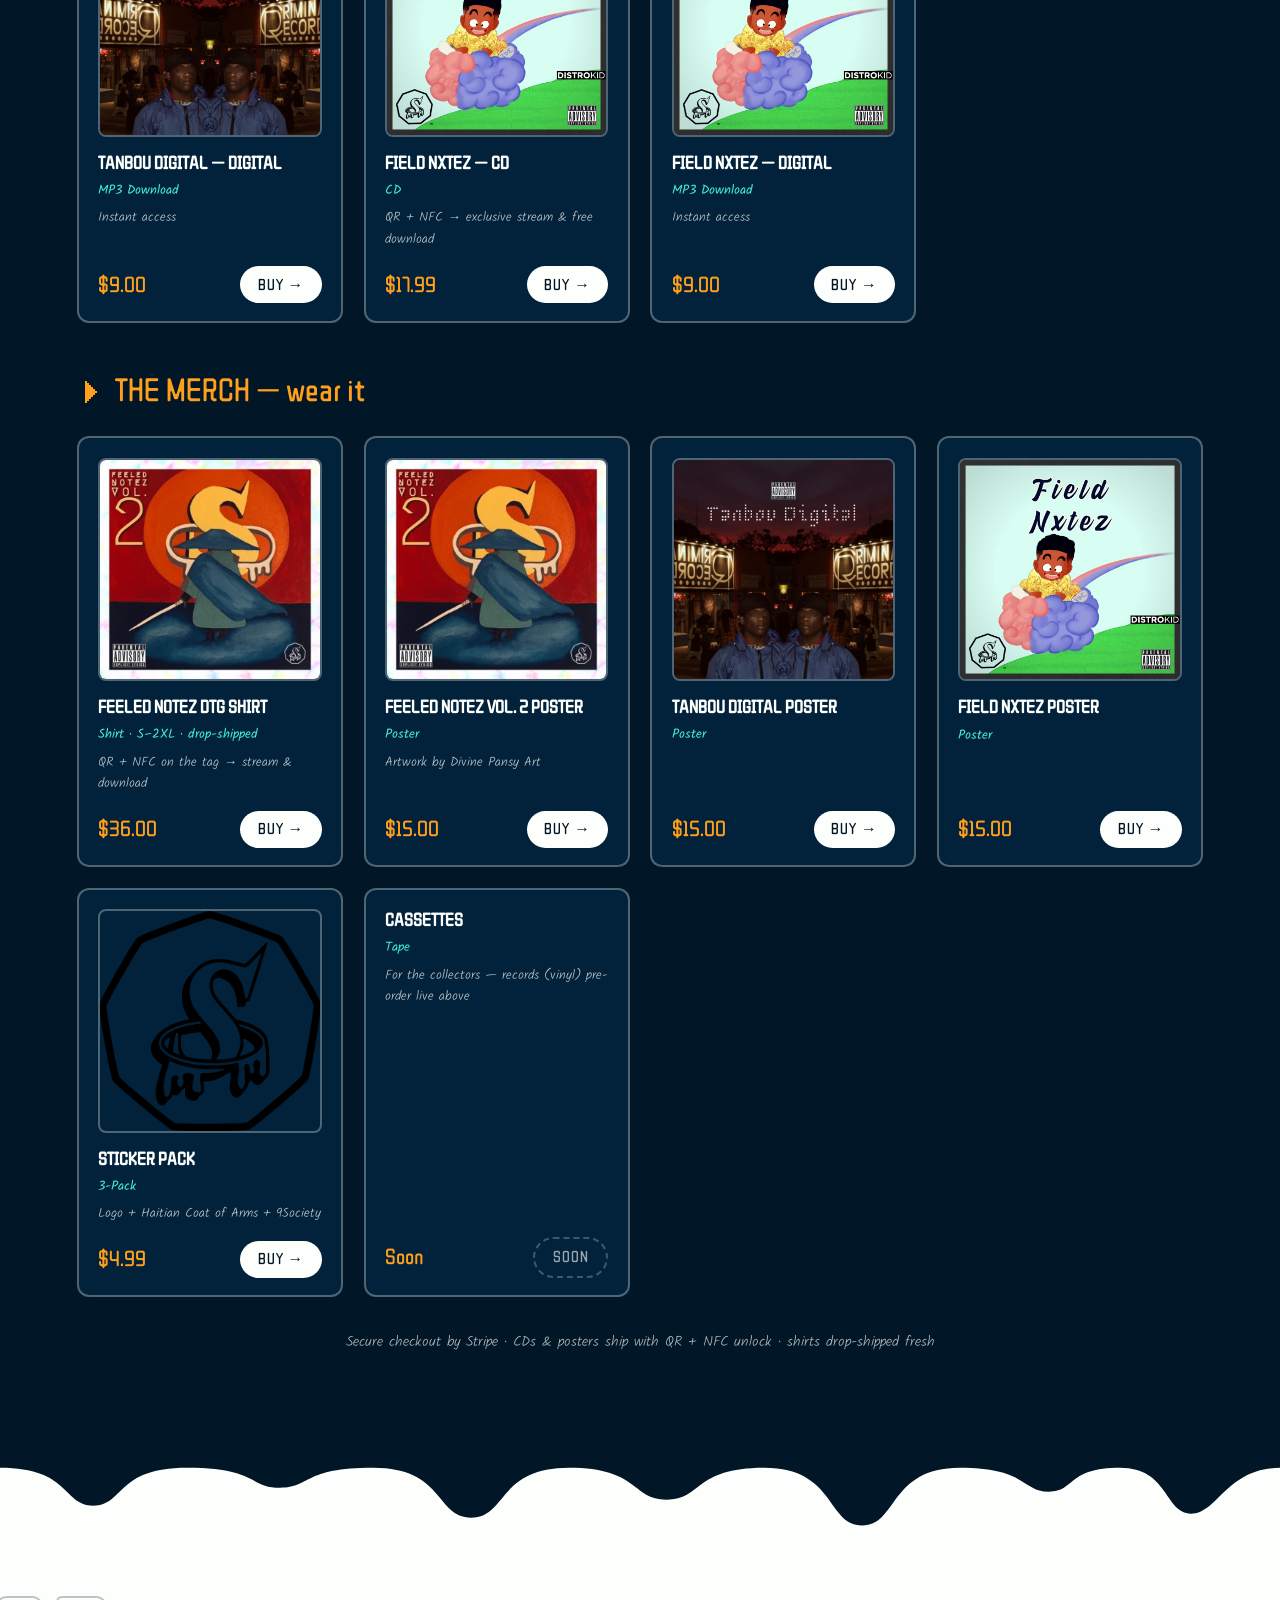
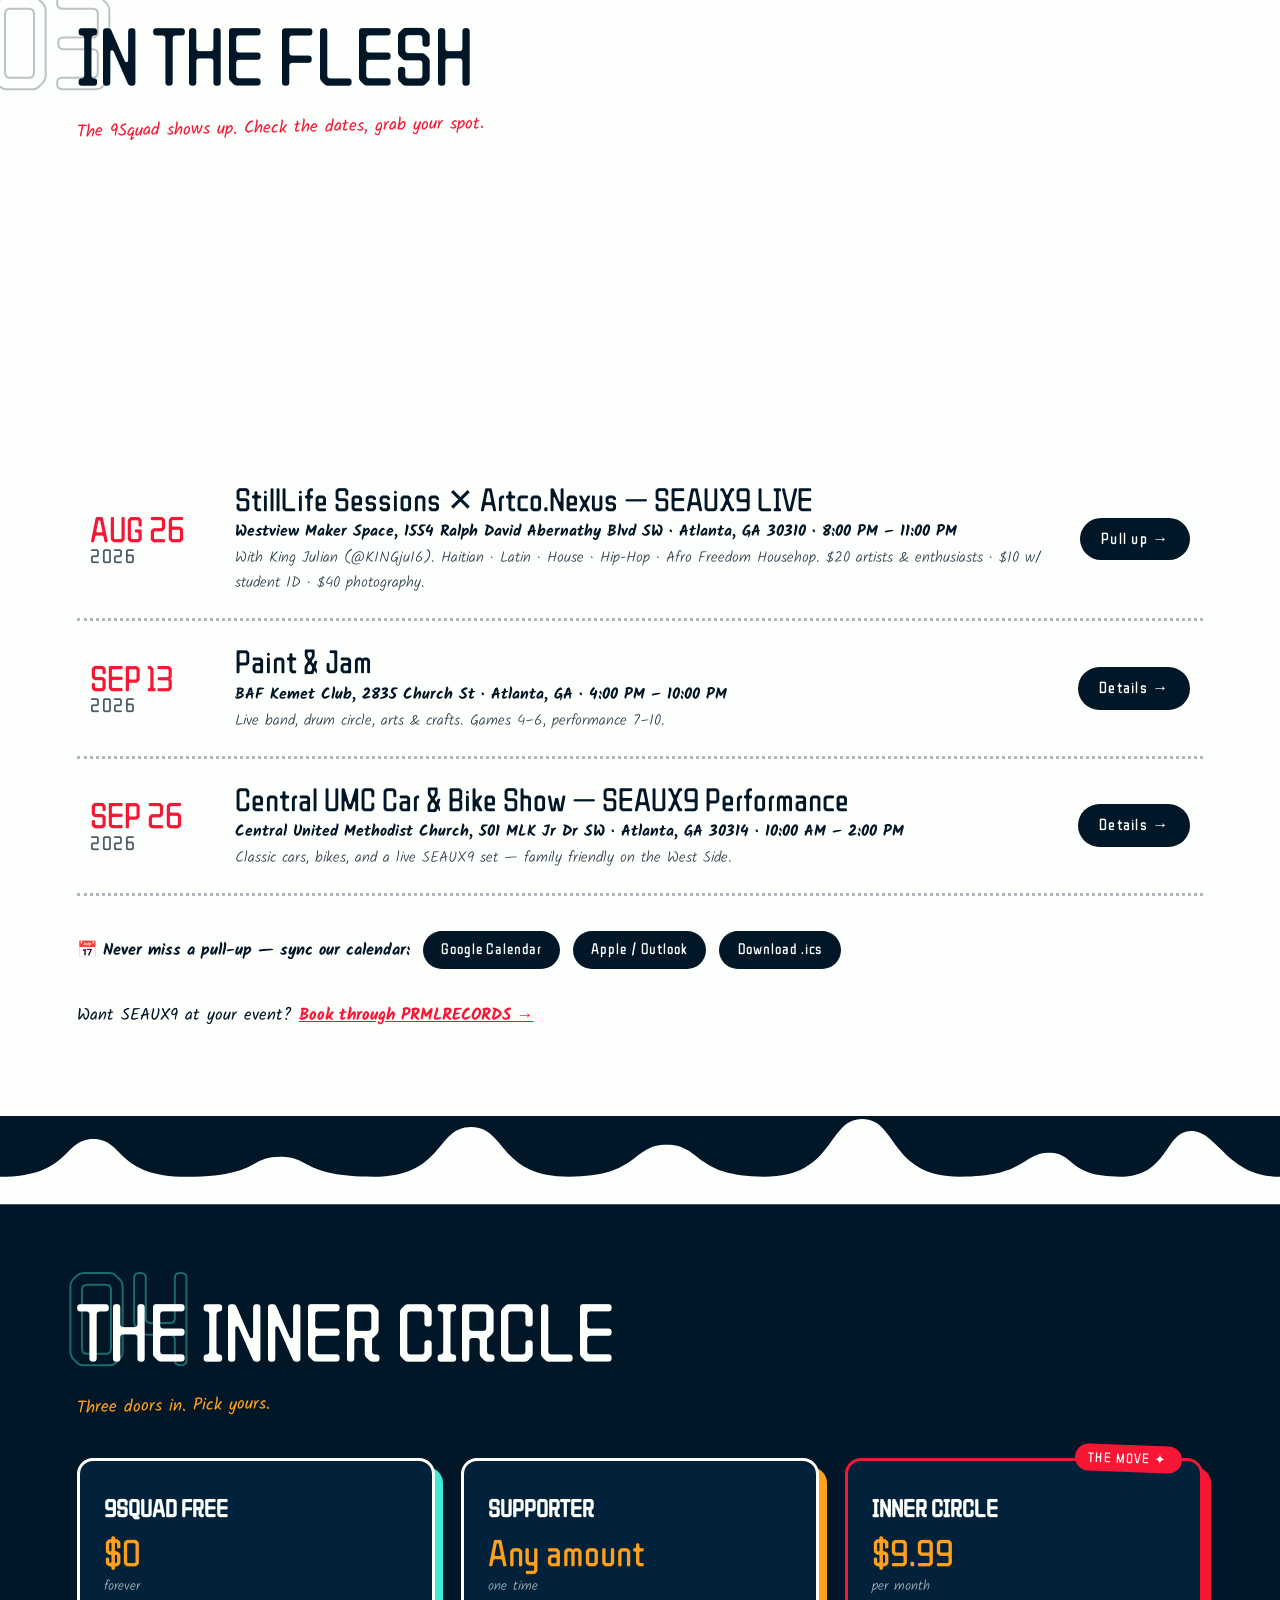
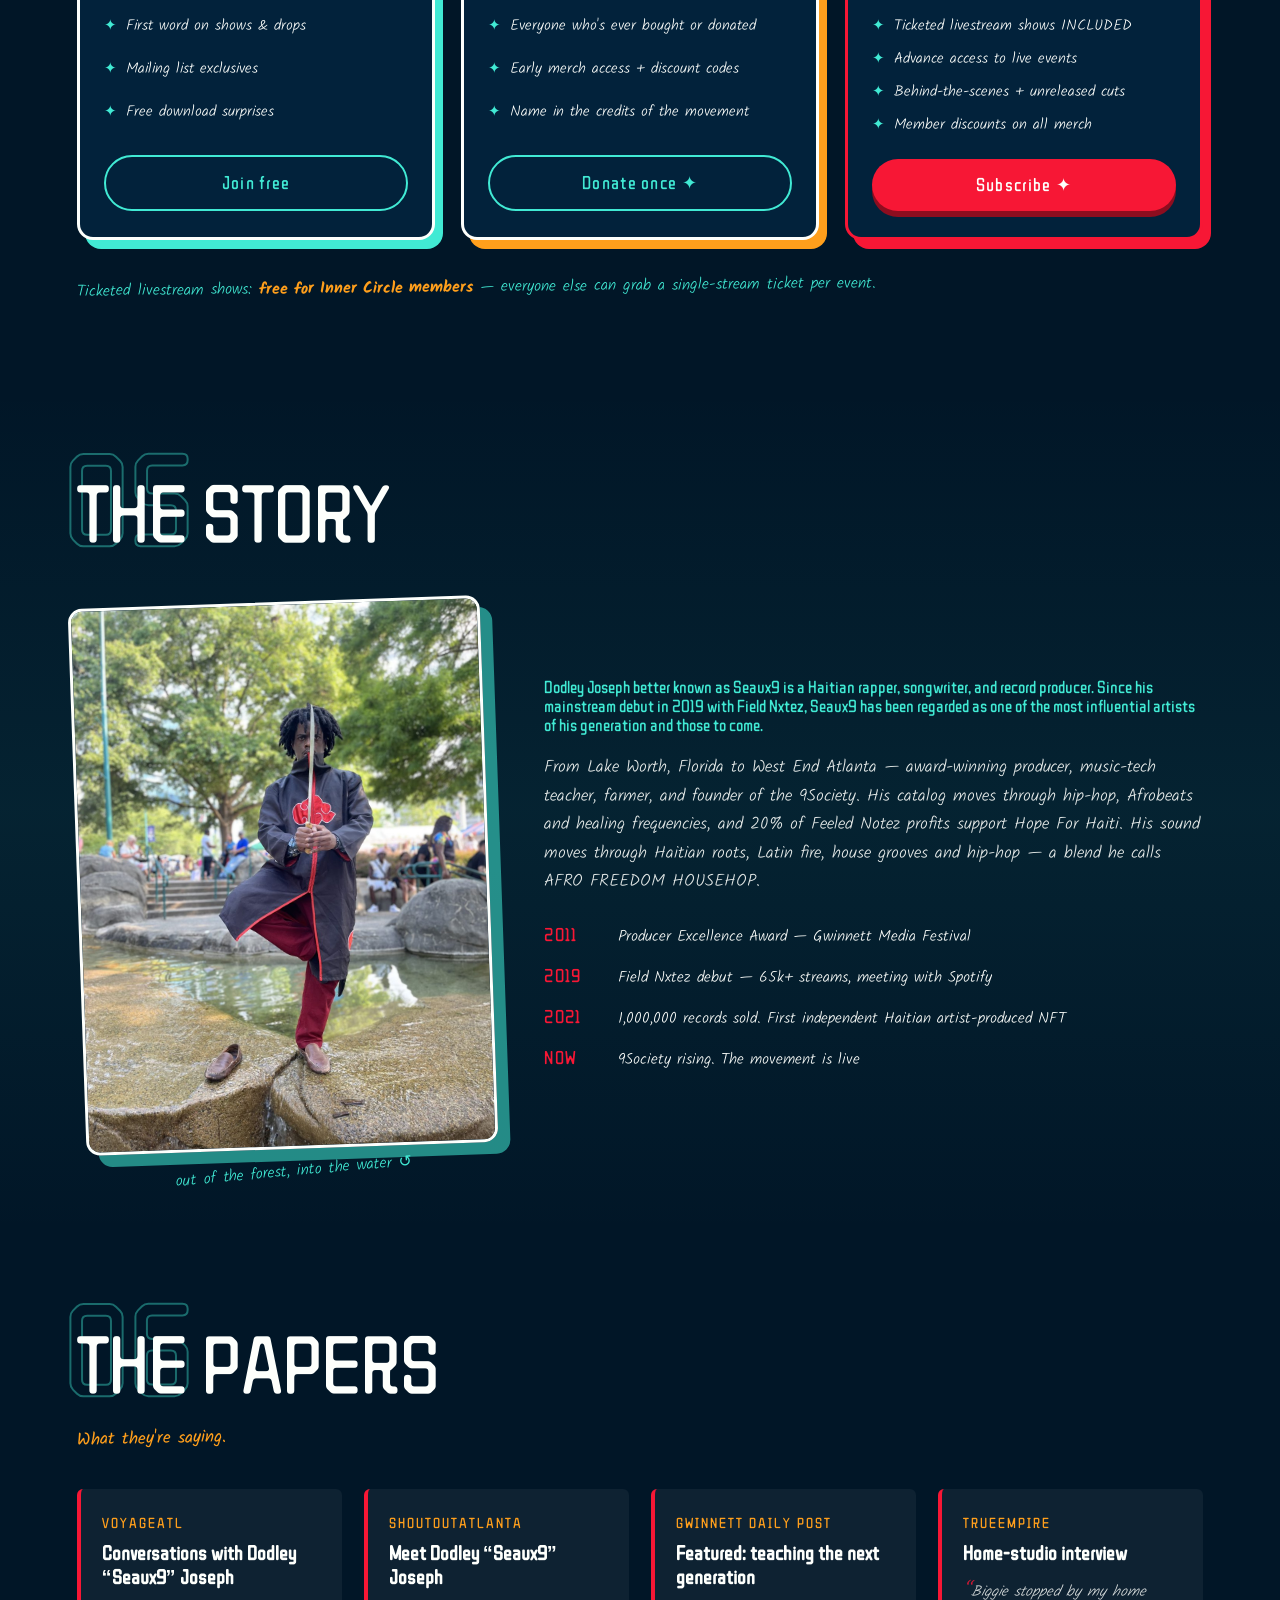
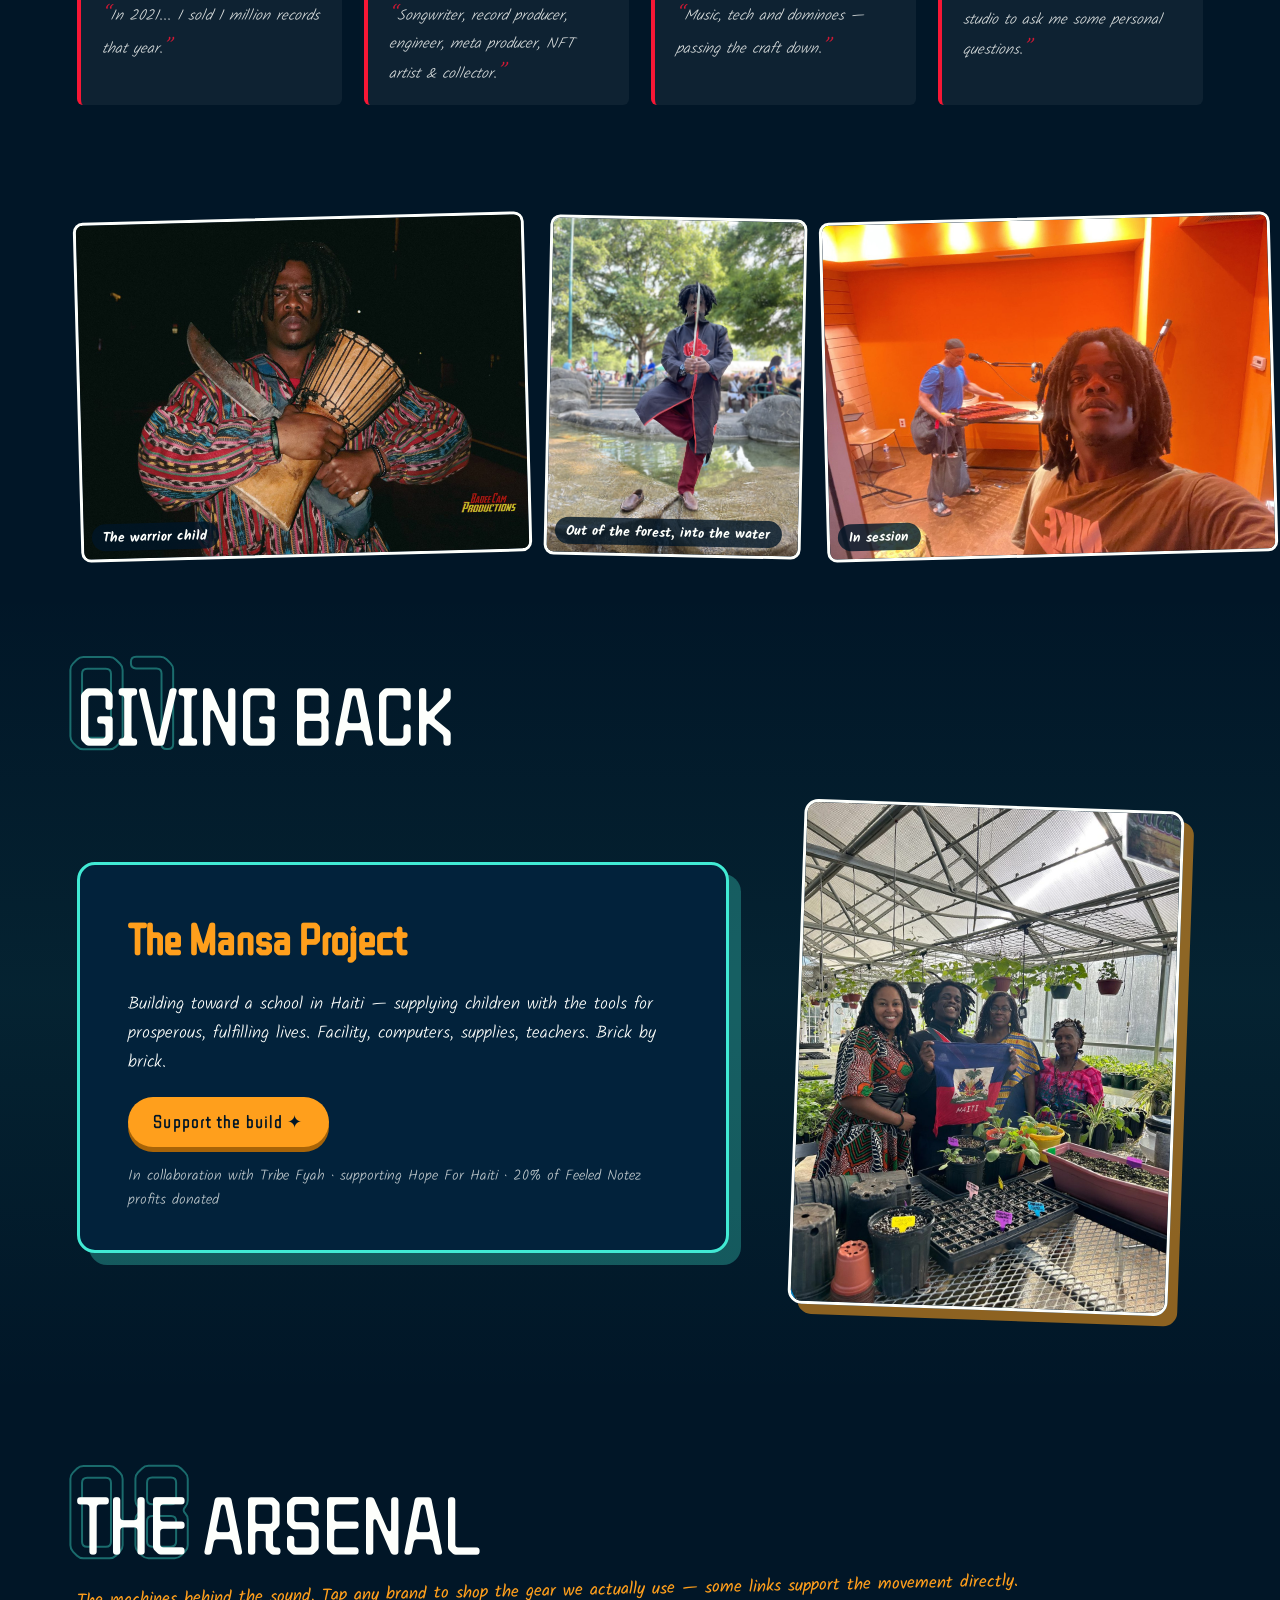
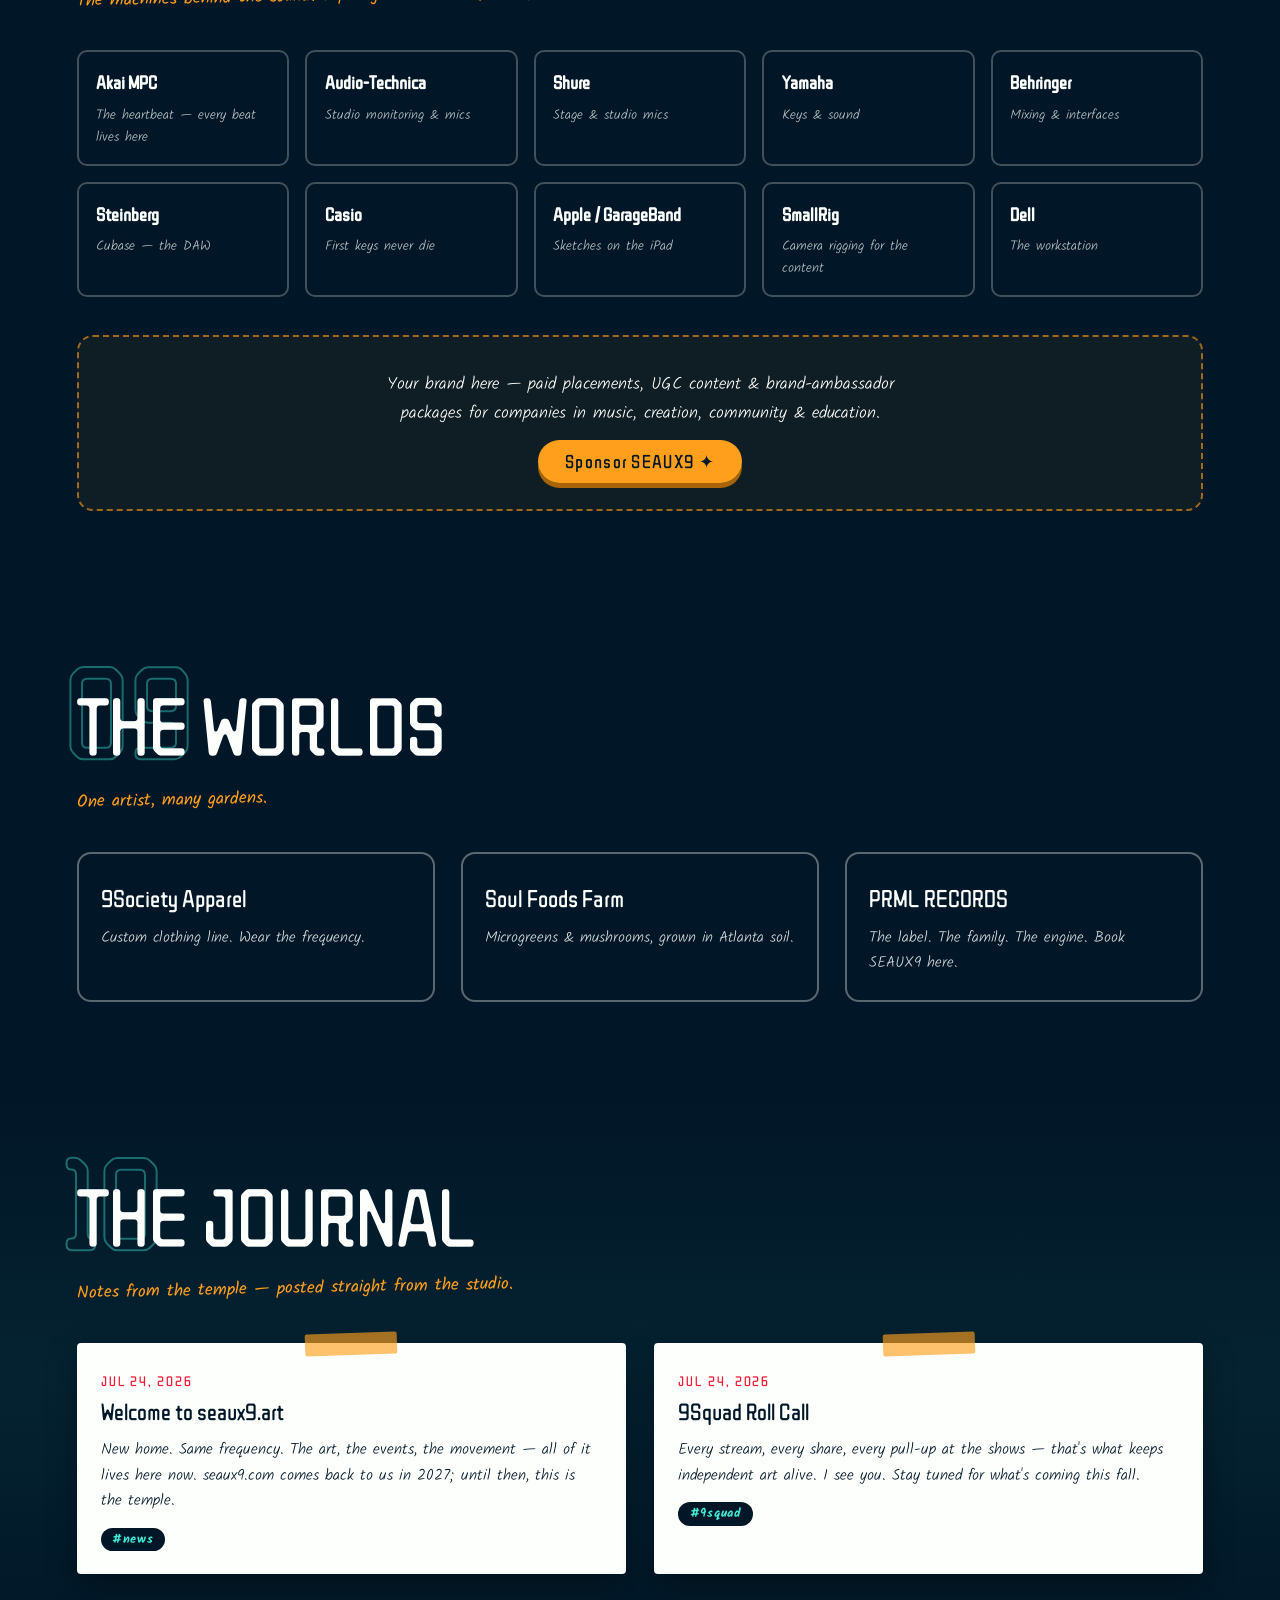
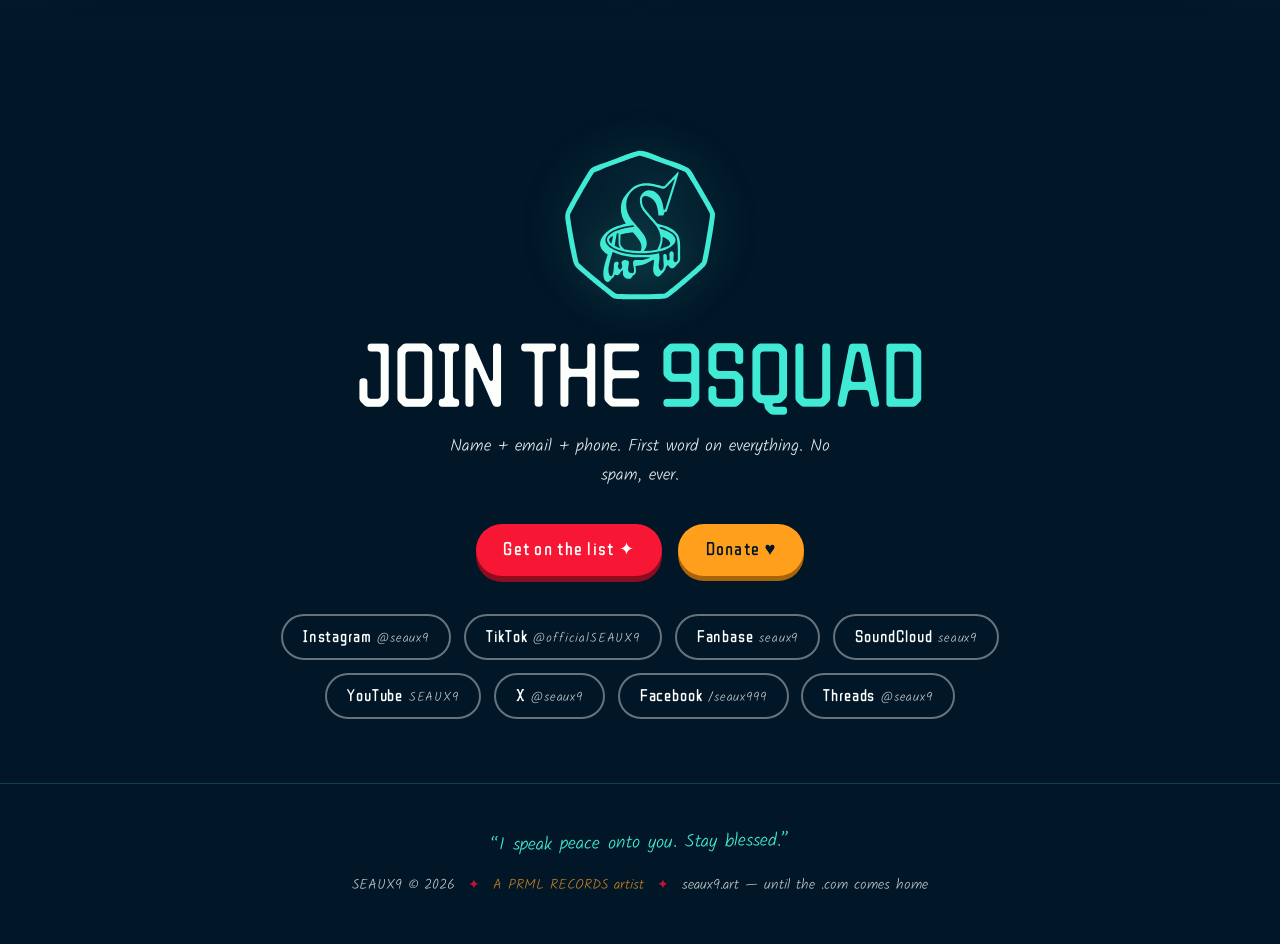
==== commit 03201074: "Car & Bike Show Sep 26, product art, /listen page, /join QR redirect, Spotify removed Co-Authored-By" ====
--- a/index.html
+++ b/index.html
@@ -58,6 +58,7 @@
     </a>
     <nav class="nav-links" aria-label="Main">
       <a href="#music">Music</a>
+      <a href="listen/">Listen</a>
       <a href="#store">Store</a>
       <a href="#events">Shows</a>
       <a href="#story">Story</a>
--- a/assets/css/style.css
+++ b/assets/css/style.css
@@ -345,6 +345,14 @@
   background: var(--ink-2); transition: all .25s;
 }
 .product:hover { border-color: var(--aqua); transform: translateY(-5px); box-shadow: 0 14px 34px rgba(0,0,0,0.4); }
+.product-img {
+  width: 100%; aspect-ratio: 1; object-fit: cover; border-radius: 8px;
+  border: 2px solid color-mix(in srgb, var(--paper) 30%, transparent); margin-bottom: 0.6rem;
+}
+.rel-cover {
+  width: 100%; aspect-ratio: 1; object-fit: cover; border-radius: 10px;
+  border: 2px solid var(--paper); margin-bottom: 0.9rem;
+}
 .product-name { font-family: var(--disp); font-size: 1.12rem; line-height: 1.2; }
 .product-format { font-size: 0.82rem; color: var(--aqua); font-weight: 400; }
 .product-note { font-size: 0.82rem; opacity: 0.75; flex: 1; }
